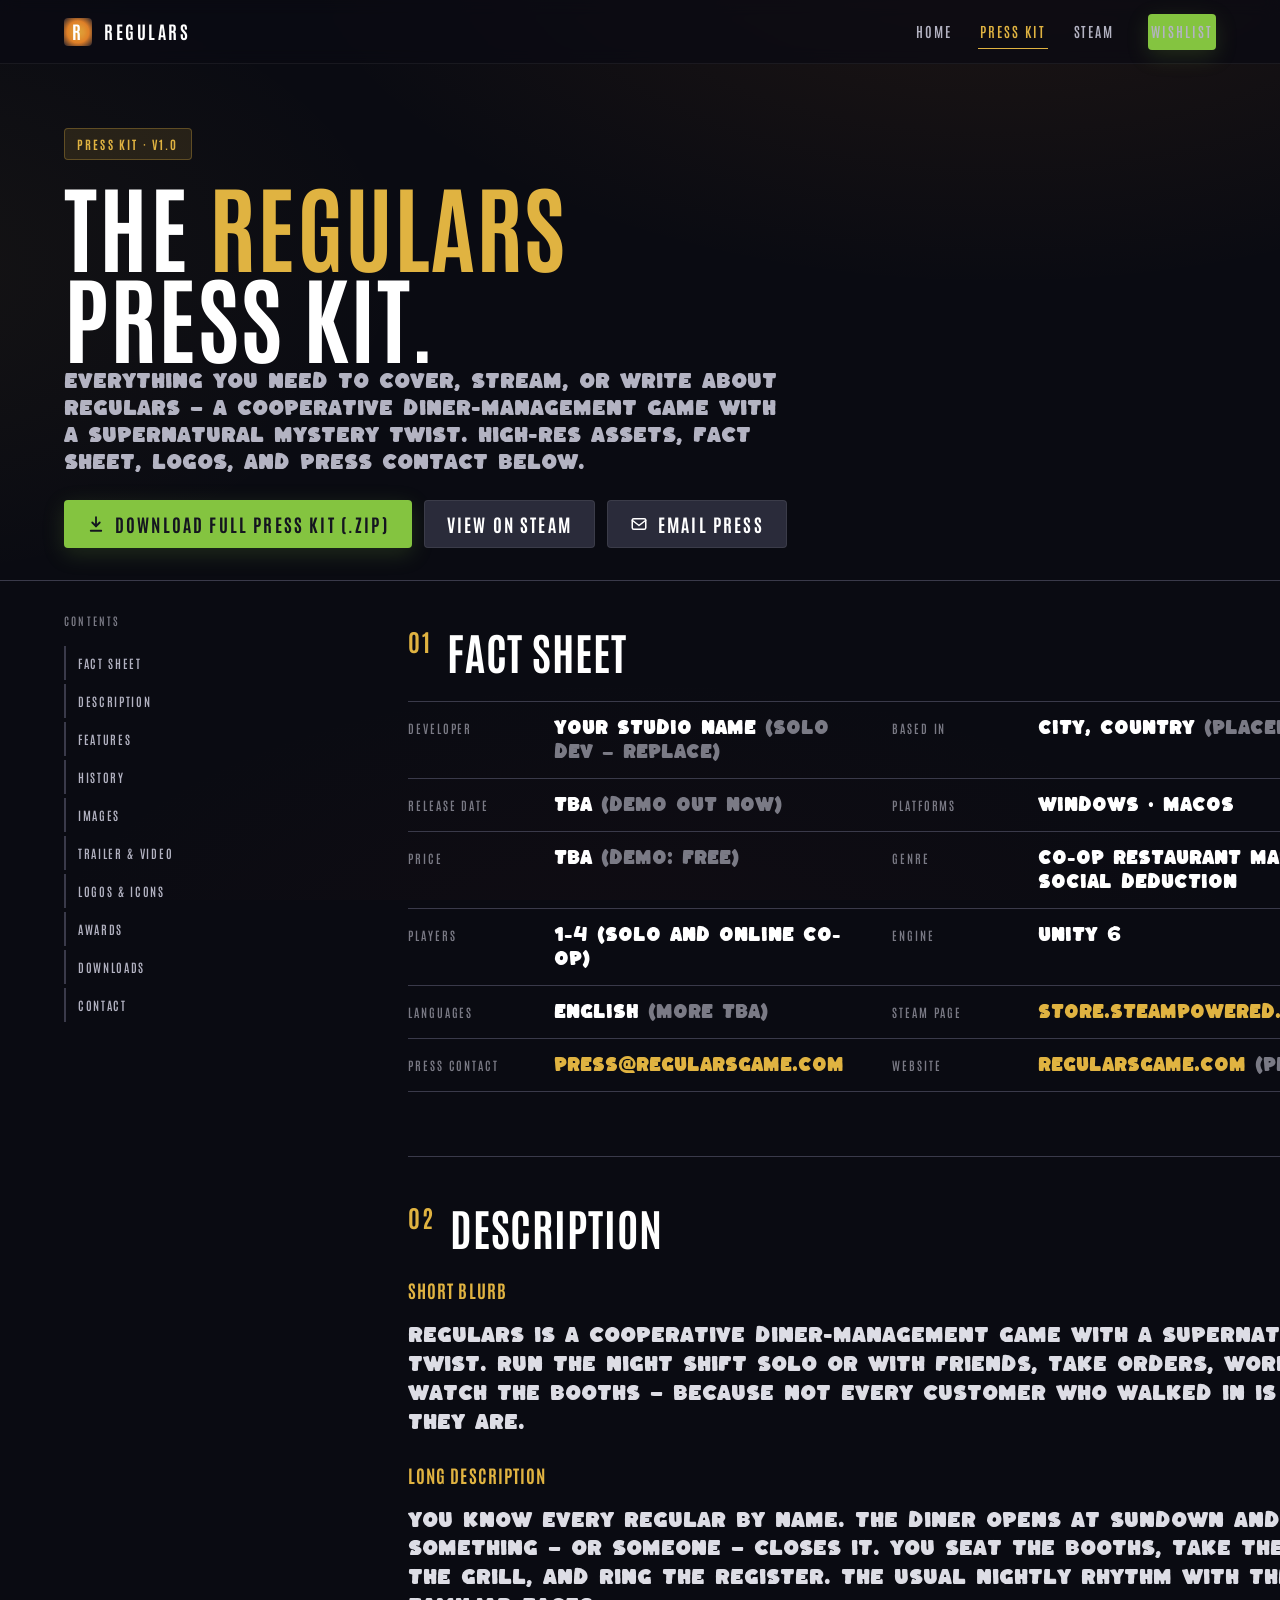
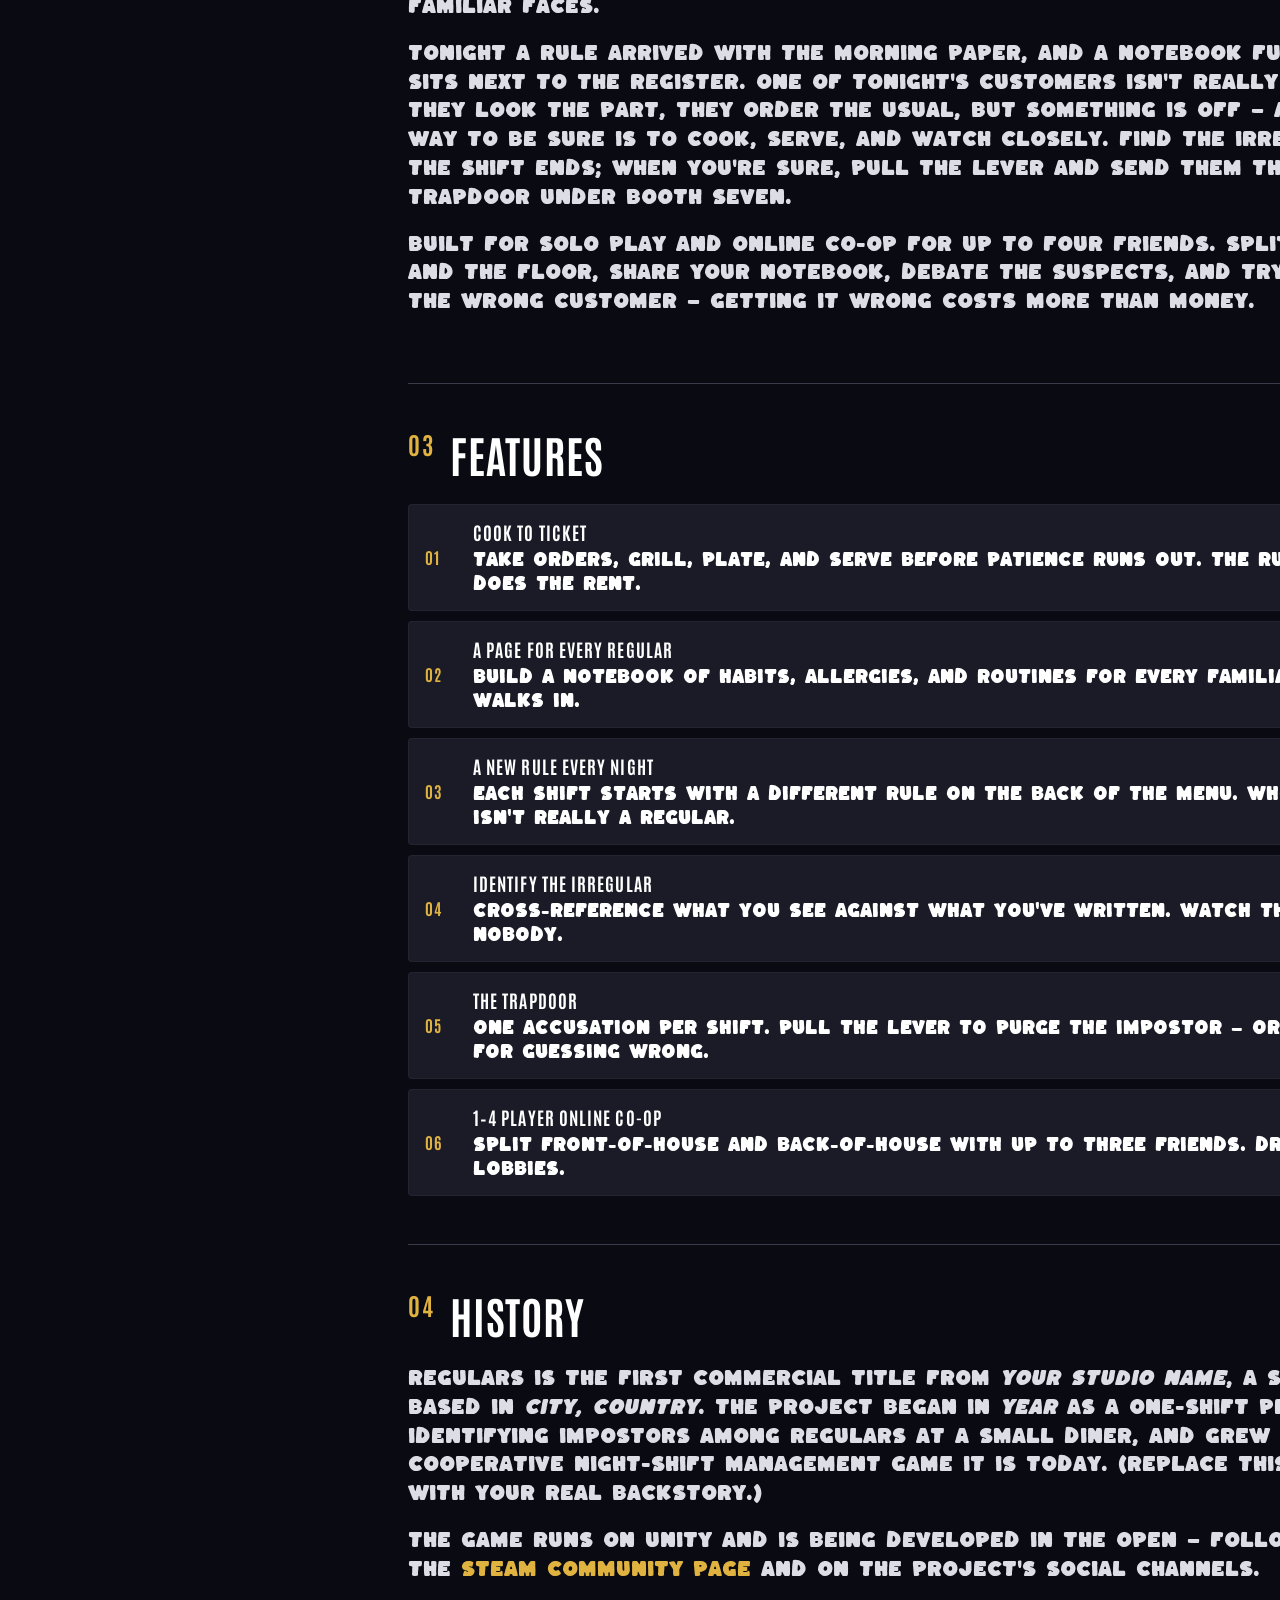
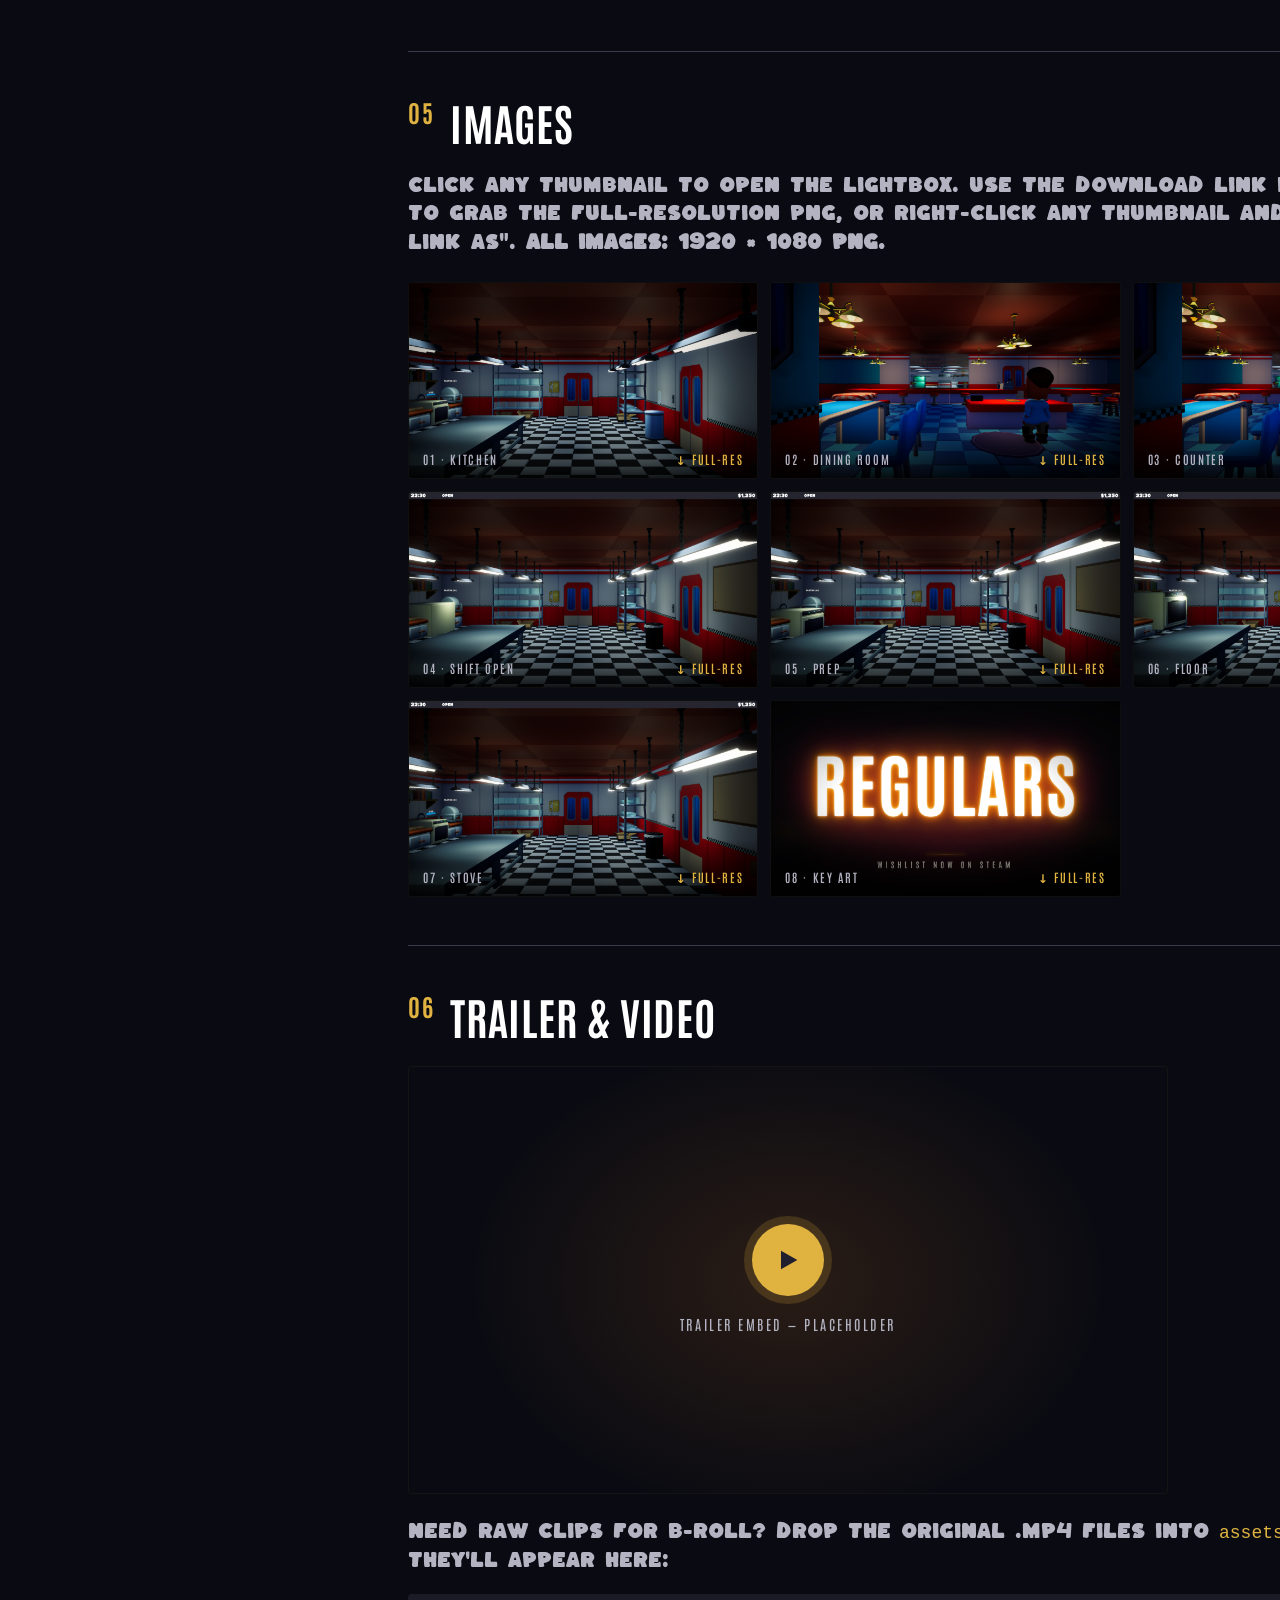
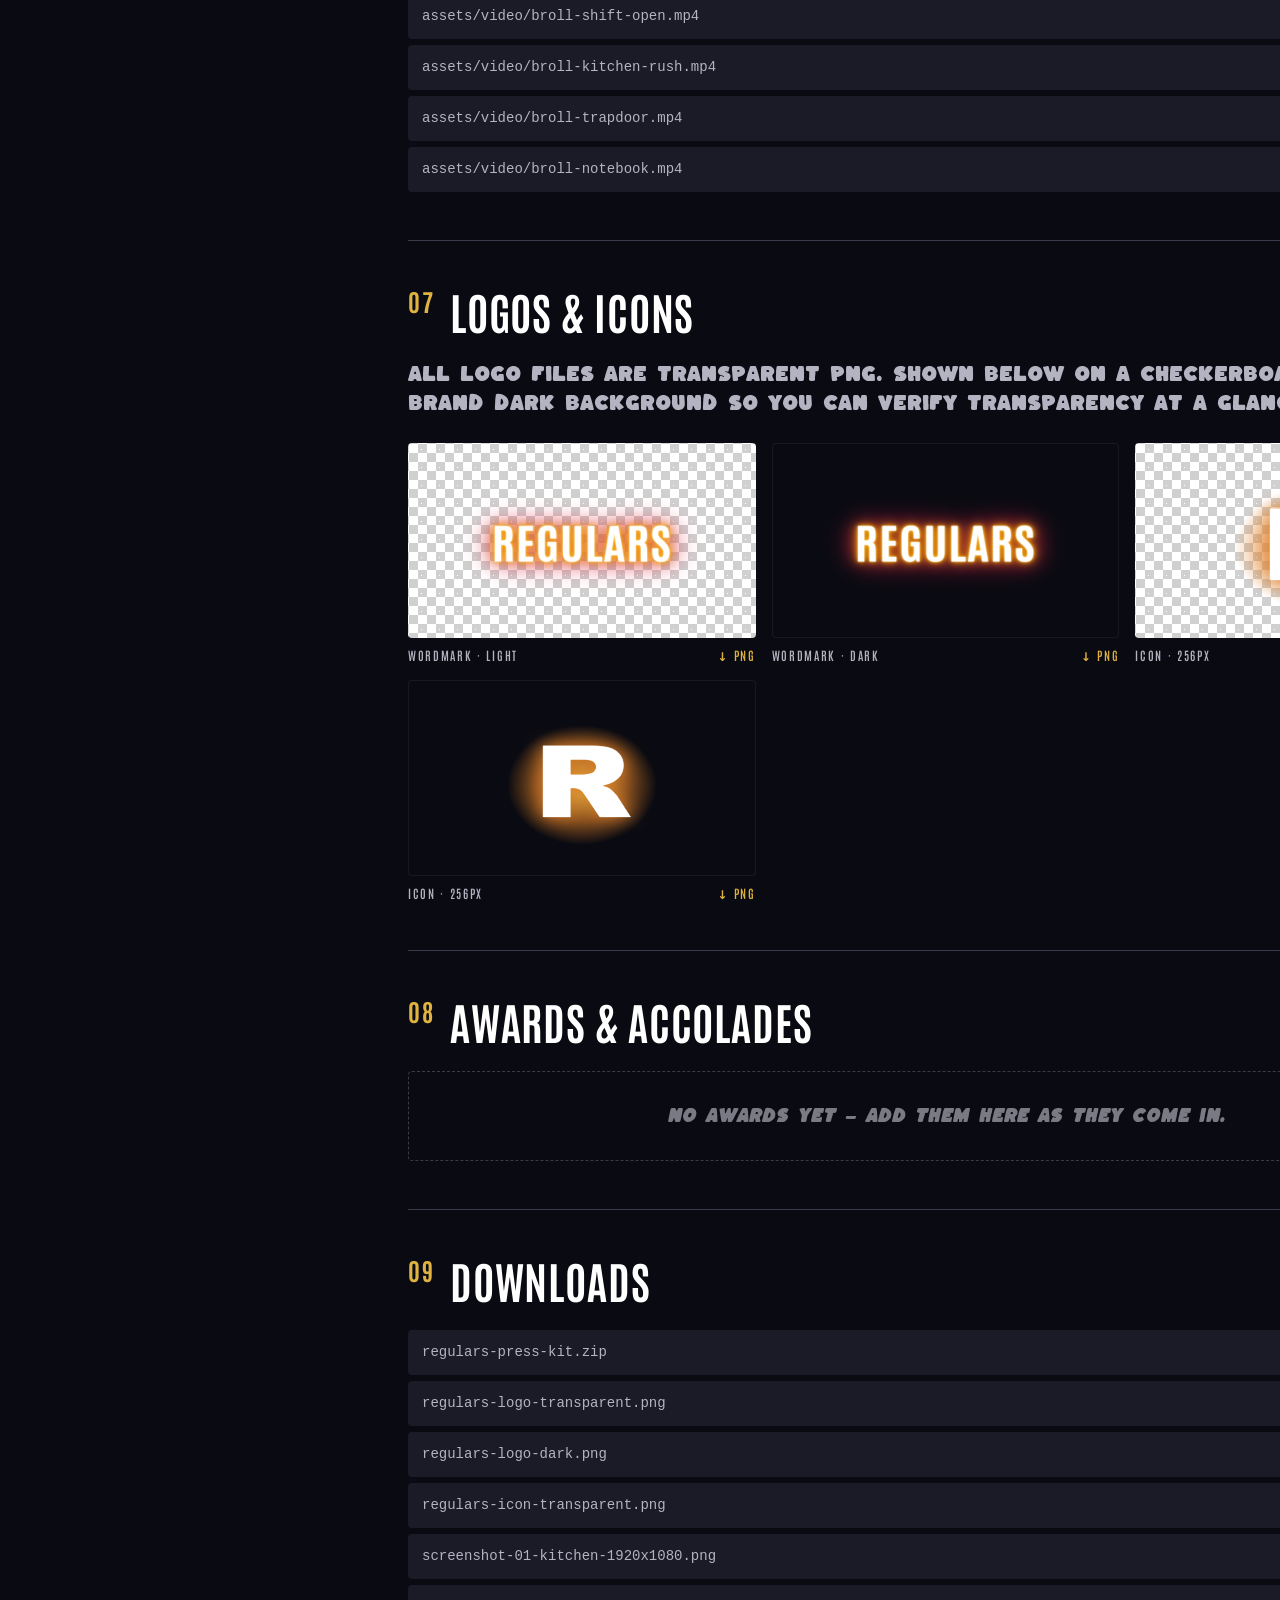
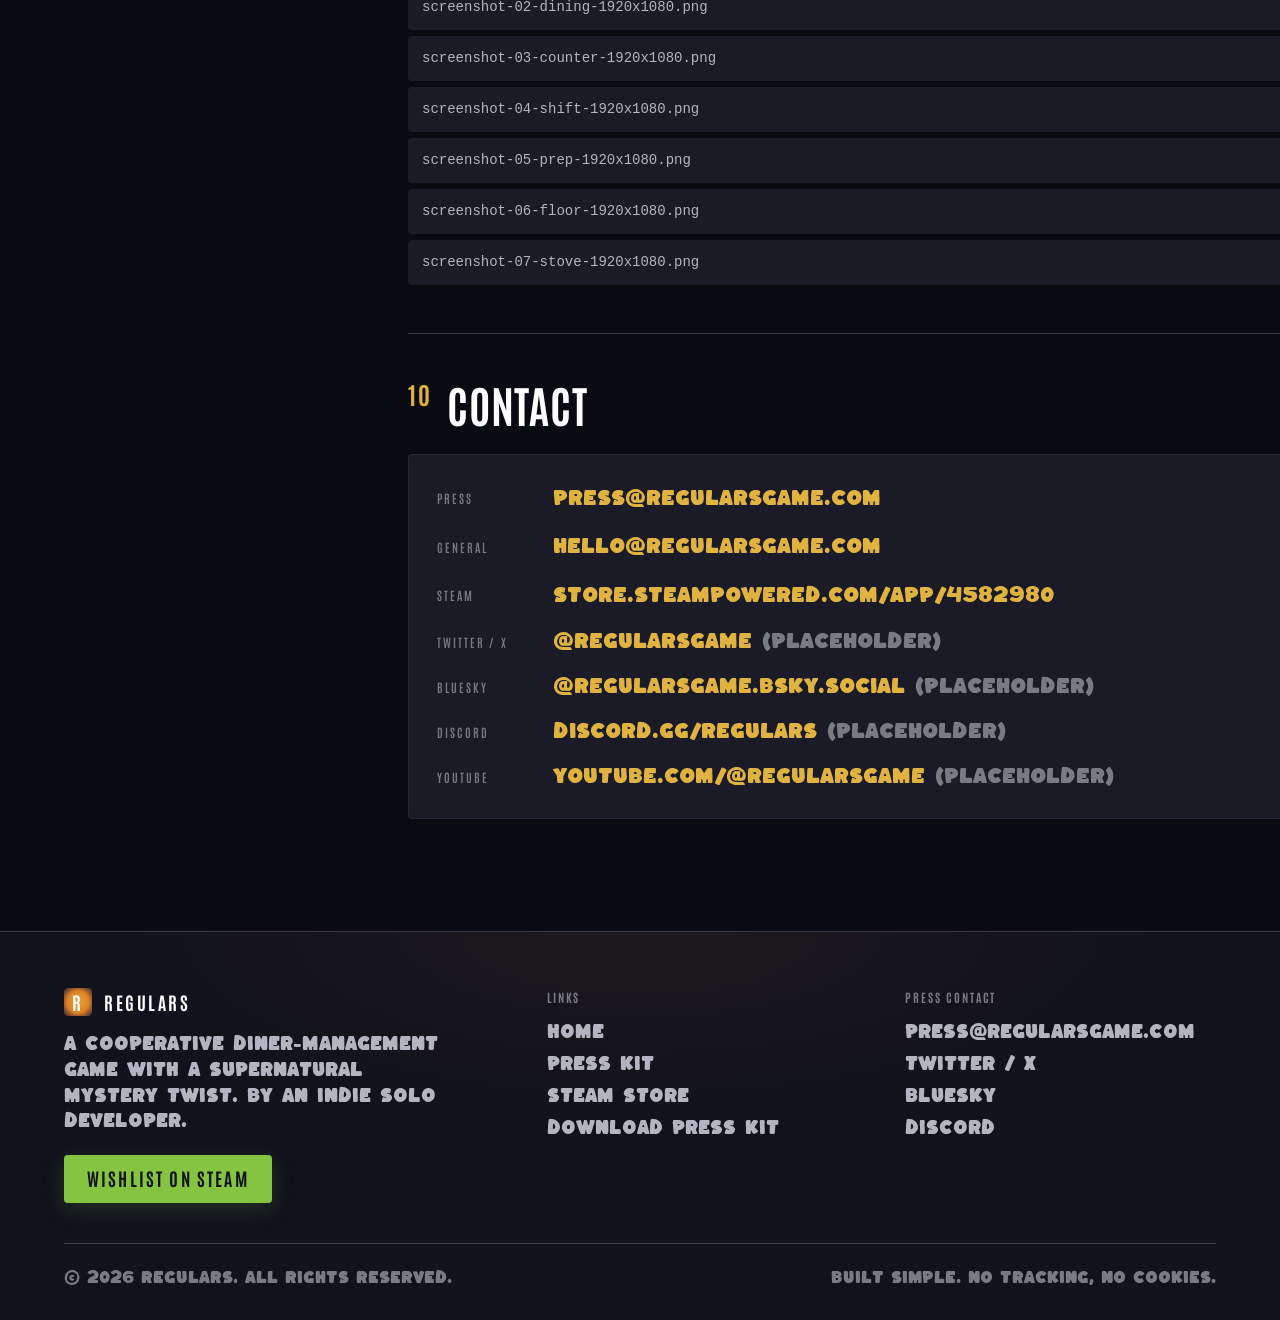
==== press.html @ e3feb540 "Initial deploy: Regulars marketing site + press kit Co-Authored-By: Claude Opus 4.7 <noreply@anthrop" ====
<!doctype html>
<html lang="en">
<head>
  <meta charset="utf-8">
  <meta name="viewport" content="width=device-width, initial-scale=1">

  <title>Regulars — Press Kit</title>
  <meta name="description" content="Press kit for Regulars — a cooperative diner-management game with a supernatural mystery twist. Fact sheet, high-res screenshots, logos, trailer, and contact info.">
  <meta name="theme-color" content="#0A0B12">
  <meta name="author" content="Regulars">
  <link rel="canonical" href="press.html">

  <link rel="icon" type="image/png" href="favicon.png">
  <link rel="apple-touch-icon" href="apple-touch-icon.png">

  <!-- Open Graph -->
  <meta property="og:type" content="website">
  <meta property="og:site_name" content="Regulars">
  <meta property="og:title" content="Regulars — Press Kit">
  <meta property="og:description" content="Fact sheet, screenshots, logos, trailer, and press contact for Regulars — a co-op diner mystery game.">
  <meta property="og:image" content="assets/img/og-share.png">
  <meta property="og:image:width" content="1200">
  <meta property="og:image:height" content="630">
  <meta property="og:url" content="press.html">

  <meta name="twitter:card" content="summary_large_image">
  <meta name="twitter:title" content="Regulars — Press Kit">
  <meta name="twitter:description" content="Fact sheet, screenshots, logos, trailer, and press contact.">
  <meta name="twitter:image" content="assets/img/og-share.png">

  <link rel="stylesheet" href="css/style.css">
</head>
<body>
  <a class="skip" href="#main">Skip to content</a>

  <!-- ================= Header ================= -->
  <header class="site-header">
    <div class="container">
      <a class="brand" href="index.html" aria-label="Regulars — home">
        <span class="brand__mark" aria-hidden="true">R</span>
        <span>Regulars</span>
      </a>
      <button class="nav-toggle" type="button" data-nav-toggle aria-expanded="false" aria-controls="primary-nav" aria-label="Open menu">
        <svg width="20" height="14" viewBox="0 0 20 14" fill="none" aria-hidden="true">
          <path d="M0 1h20M0 7h20M0 13h20" stroke="currentColor" stroke-width="2"/>
        </svg>
      </button>
      <nav class="nav" id="primary-nav" data-nav aria-label="Primary">
        <a href="index.html">Home</a>
        <a href="press.html" aria-current="page">Press Kit</a>
        <a href="https://store.steampowered.com/app/4582980/" rel="noopener" target="_blank">Steam</a>
        <a class="btn btn--primary btn--sm nav__cta" href="https://store.steampowered.com/app/4582980/" rel="noopener" target="_blank">Wishlist</a>
      </nav>
    </div>
  </header>

  <main id="main">

    <!-- ================= Press hero ================= -->
    <section class="press-hero">
      <div class="container">
        <span class="press-hero__tag">Press Kit · v1.0</span>
        <h1>The <span class="accent">Regulars</span><br>press kit.</h1>
        <p class="lead">
          Everything you need to cover, stream, or write about Regulars — a cooperative diner-management
          game with a supernatural mystery twist. High-res assets, fact sheet, logos, and press contact below.
        </p>
        <div class="press-hero__cta">
          <a class="btn btn--primary" href="assets/press/regulars-press-kit.zip" download>
            <svg class="icon" viewBox="0 0 24 24" fill="none" stroke="currentColor" stroke-width="2.4" stroke-linecap="round" stroke-linejoin="round" aria-hidden="true">
              <path d="M12 3v12"/><path d="M7 10l5 5 5-5"/><path d="M5 21h14"/>
            </svg>
            Download full press kit (.zip)
          </a>
          <a class="btn" href="https://store.steampowered.com/app/4582980/" rel="noopener" target="_blank">
            View on Steam
          </a>
          <a class="btn" href="mailto:press@regularsgame.com">
            <svg class="icon" viewBox="0 0 24 24" fill="none" stroke="currentColor" stroke-width="2" stroke-linecap="round" stroke-linejoin="round" aria-hidden="true">
              <rect x="3" y="5" width="18" height="14" rx="2"/><path d="M3 7l9 7 9-7"/>
            </svg>
            Email press
          </a>
        </div>
      </div>
    </section>

    <!-- ================= Press body ================= -->
    <div class="container" style="margin-top: 32px;">
      <div class="press-grid">

        <!-- Sticky TOC -->
        <aside class="press-toc" aria-label="Press kit sections">
          <div class="press-toc__label">Contents</div>
          <a href="#facts">Fact sheet</a>
          <a href="#description">Description</a>
          <a href="#features">Features</a>
          <a href="#history">History</a>
          <a href="#images">Images</a>
          <a href="#video">Trailer &amp; video</a>
          <a href="#logos">Logos &amp; icons</a>
          <a href="#awards">Awards</a>
          <a href="#downloads">Downloads</a>
          <a href="#contact">Contact</a>
        </aside>

        <!-- Press sections -->
        <div>

          <!-- Fact sheet -->
          <section id="facts" class="press-section">
            <h2><span class="num">01</span>Fact sheet</h2>
            <dl class="fact-sheet">
              <div><dt>Developer</dt><dd>Your Studio Name <span class="muted">(solo dev — replace)</span></dd></div>
              <div><dt>Based in</dt><dd>City, Country <span class="muted">(placeholder)</span></dd></div>
              <div><dt>Release date</dt><dd>TBA <span class="muted">(demo out now)</span></dd></div>
              <div><dt>Platforms</dt><dd>Windows · macOS</dd></div>
              <div><dt>Price</dt><dd>TBA <span class="muted">(demo: free)</span></dd></div>
              <div><dt>Genre</dt><dd>Co-op restaurant management · social deduction</dd></div>
              <div><dt>Players</dt><dd>1–4 (solo and online co-op)</dd></div>
              <div><dt>Engine</dt><dd>Unity 6</dd></div>
              <div><dt>Languages</dt><dd>English <span class="muted">(more TBA)</span></dd></div>
              <div><dt>Steam page</dt>
                <dd><a href="https://store.steampowered.com/app/4582980/" style="color: var(--accent-glow)" rel="noopener" target="_blank">store.steampowered.com/app/4582980</a></dd>
              </div>
              <div><dt>Press contact</dt>
                <dd><a href="mailto:press@regularsgame.com" style="color: var(--accent-glow)">press@regularsgame.com</a></dd>
              </div>
              <div><dt>Website</dt>
                <dd><a href="index.html" style="color: var(--accent-glow)">regularsgame.com</a> <span class="muted">(placeholder)</span></dd>
              </div>
            </dl>
          </section>

          <!-- Description -->
          <section id="description" class="press-section">
            <h2><span class="num">02</span>Description</h2>

            <h3 style="font-family: var(--font-display); text-transform: uppercase; letter-spacing: 0.06em; font-size: 18px; color: var(--accent-glow); margin: 0 0 8px;">Short blurb</h3>
            <p>
              Regulars is a cooperative diner-management game with a supernatural mystery twist. Run the
              night shift solo or with friends, take orders, work the grill, and watch the booths —
              because not every customer who walked in is who they say they are.
            </p>

            <h3 style="font-family: var(--font-display); text-transform: uppercase; letter-spacing: 0.06em; font-size: 18px; color: var(--accent-glow); margin: 24px 0 8px;">Long description</h3>
            <p>
              You know every regular by name. The diner opens at sundown and runs until something —
              or someone — closes it. You seat the booths, take the tickets, work the grill, and ring
              the register. The usual nightly rhythm with the usual familiar faces.
            </p>
            <p>
              Tonight a rule arrived with the morning paper, and a notebook full of clues sits next to
              the register. One of tonight's customers isn't really a regular. They look the part, they
              order the usual, but something is off — and the only way to be sure is to cook, serve,
              and watch closely. Find the irregular before the shift ends; when you're sure, pull the
              lever and send them through the trapdoor under booth seven.
            </p>
            <p>
              Built for solo play and online co-op for up to four friends. Split the kitchen and the
              floor, share your notebook, debate the suspects, and try not to purge the wrong customer
              — getting it wrong costs more than money.
            </p>
          </section>

          <!-- Features -->
          <section id="features" class="press-section">
            <h2><span class="num">03</span>Features</h2>
            <ol class="feat-list">
              <li><div><strong>Cook to ticket</strong>Take orders, grill, plate, and serve before patience runs out. The rush builds; so does the rent.</div></li>
              <li><div><strong>A page for every regular</strong>Build a notebook of habits, allergies, and routines for every familiar face who walks in.</div></li>
              <li><div><strong>A new rule every night</strong>Each shift starts with a different rule on the back of the menu. Whoever breaks it isn't really a regular.</div></li>
              <li><div><strong>Identify the irregular</strong>Cross-reference what you see against what you've written. Watch the booth. Trust nobody.</div></li>
              <li><div><strong>The trapdoor</strong>One accusation per shift. Pull the lever to purge the impostor — or pay the price for guessing wrong.</div></li>
              <li><div><strong>1–4 player online co-op</strong>Split front-of-house and back-of-house with up to three friends. Drop-in, drop-out lobbies.</div></li>
            </ol>
          </section>

          <!-- History -->
          <section id="history" class="press-section">
            <h2><span class="num">04</span>History</h2>
            <p>
              Regulars is the first commercial title from <em>Your Studio Name</em>, a solo developer
              based in <em>City, Country</em>. The project began in <em>YEAR</em> as a one-shift prototype
              about identifying impostors among regulars at a small diner, and grew into the cooperative
              night-shift management game it is today. <span class="muted">(Replace this paragraph with your real backstory.)</span>
            </p>
            <p>
              The game runs on Unity and is being developed in the open — follow updates on the
              <a href="https://store.steampowered.com/app/4582980/" style="color: var(--accent-glow)" rel="noopener" target="_blank">Steam community page</a>
              and on the project's social channels.
            </p>
          </section>

          <!-- Images / gallery -->
          <section id="images" class="press-section">
            <h2><span class="num">05</span>Images</h2>
            <p style="color: var(--text-secondary); margin-bottom: 24px;">
              Click any thumbnail to open the lightbox. Use the download link in the lightbox to grab the
              full-resolution PNG, or right-click any thumbnail and choose "Save link as".
              <strong>All images: 1920 × 1080 PNG.</strong>
            </p>
            <div class="gallery">
              <a class="gallery__item" href="assets/press/screenshot-01-kitchen-1920x1080.png"
                 data-lightbox-trigger
                 data-full="assets/press/screenshot-01-kitchen-1920x1080.png"
                 data-caption="The kitchen — back of house."
                 download>
                <img src="assets/img/screenshot-01-kitchen-thumb.png" alt="The kitchen — back of house" width="640" height="360" loading="lazy">
                <div class="gallery__item__caption"><span>01 · Kitchen</span><span class="dl">↓ Full-res</span></div>
              </a>
              <a class="gallery__item" href="assets/press/screenshot-02-dining-1920x1080.png"
                 data-lightbox-trigger
                 data-full="assets/press/screenshot-02-dining-1920x1080.png"
                 data-caption="The dining room at open."
                 download>
                <img src="assets/img/screenshot-02-dining-thumb.png" alt="The dining room at open" width="640" height="360" loading="lazy">
                <div class="gallery__item__caption"><span>02 · Dining room</span><span class="dl">↓ Full-res</span></div>
              </a>
              <a class="gallery__item" href="assets/press/screenshot-03-counter-1920x1080.png"
                 data-lightbox-trigger
                 data-full="assets/press/screenshot-03-counter-1920x1080.png"
                 data-caption="A regular leaning on the counter."
                 download>
                <img src="assets/img/screenshot-03-counter-thumb.png" alt="A regular at the counter" width="640" height="360" loading="lazy">
                <div class="gallery__item__caption"><span>03 · Counter</span><span class="dl">↓ Full-res</span></div>
              </a>
              <a class="gallery__item" href="assets/press/screenshot-04-shift-1920x1080.png"
                 data-lightbox-trigger
                 data-full="assets/press/screenshot-04-shift-1920x1080.png"
                 data-caption="Shift just opened — status bar in view."
                 download>
                <img src="assets/img/screenshot-04-shift-thumb.png" alt="Status bar at the start of a shift" width="640" height="360" loading="lazy">
                <div class="gallery__item__caption"><span>04 · Shift open</span><span class="dl">↓ Full-res</span></div>
              </a>
              <a class="gallery__item" href="assets/press/screenshot-05-prep-1920x1080.png"
                 data-lightbox-trigger
                 data-full="assets/press/screenshot-05-prep-1920x1080.png"
                 data-caption="Prep counter and pass."
                 download>
                <img src="assets/img/screenshot-05-prep-thumb.png" alt="Prep counter and pass" width="640" height="360" loading="lazy">
                <div class="gallery__item__caption"><span>05 · Prep</span><span class="dl">↓ Full-res</span></div>
              </a>
              <a class="gallery__item" href="assets/press/screenshot-06-floor-1920x1080.png"
                 data-lightbox-trigger
                 data-full="assets/press/screenshot-06-floor-1920x1080.png"
                 data-caption="Floor lit by the back walk-in."
                 download>
                <img src="assets/img/screenshot-06-floor-thumb.png" alt="Floor lit by the walk-in" width="640" height="360" loading="lazy">
                <div class="gallery__item__caption"><span>06 · Floor</span><span class="dl">↓ Full-res</span></div>
              </a>
              <a class="gallery__item" href="assets/press/screenshot-07-stove-1920x1080.png"
                 data-lightbox-trigger
                 data-full="assets/press/screenshot-07-stove-1920x1080.png"
                 data-caption="The stove and pass — hot side."
                 download>
                <img src="assets/img/screenshot-07-stove-thumb.png" alt="The stove" width="640" height="360" loading="lazy">
                <div class="gallery__item__caption"><span>07 · Stove</span><span class="dl">↓ Full-res</span></div>
              </a>
              <a class="gallery__item" href="assets/press/regulars-keyart-1920x1080.png"
                 data-lightbox-trigger
                 data-full="assets/press/regulars-keyart-1920x1080.png"
                 data-caption="Key art — the Regulars logo on black."
                 download>
                <img src="assets/img/regulars-keyart.png" alt="Regulars key art" width="1280" height="720" loading="lazy">
                <div class="gallery__item__caption"><span>08 · Key art</span><span class="dl">↓ Full-res</span></div>
              </a>
            </div>
          </section>

          <!-- Trailer & Video -->
          <section id="video" class="press-section">
            <h2><span class="num">06</span>Trailer &amp; video</h2>
            <div class="media__trailer" style="margin-bottom: 24px; max-width: 760px;">
              <!--
                Replace the placeholder with the real YouTube embed:
                <iframe src="https://www.youtube.com/embed/YOUR_VIDEO_ID"
                        title="Regulars — Official Trailer"
                        allow="accelerometer; autoplay; clipboard-write; encrypted-media; gyroscope; picture-in-picture"
                        allowfullscreen loading="lazy"></iframe>
              -->
              <a class="placeholder" href="https://store.steampowered.com/app/4582980/" target="_blank" rel="noopener" aria-label="Watch the trailer on Steam">
                <div>
                  <div class="play" aria-hidden="true">
                    <svg width="28" height="28" viewBox="0 0 24 24" fill="currentColor" aria-hidden="true">
                      <polygon points="6,4 20,12 6,20"/>
                    </svg>
                  </div>
                  Trailer embed — placeholder
                </div>
              </a>
            </div>
            <p style="color: var(--text-secondary);">
              Need raw clips for B-roll? Drop the original .mp4 files into
              <code style="color: var(--accent-glow);">assets/video/</code> and they'll appear here:
            </p>
            <ul class="broll-list" aria-label="B-roll clips">
              <li><span class="name">assets/video/broll-shift-open.mp4</span><span class="meta">Placeholder</span></li>
              <li><span class="name">assets/video/broll-kitchen-rush.mp4</span><span class="meta">Placeholder</span></li>
              <li><span class="name">assets/video/broll-trapdoor.mp4</span><span class="meta">Placeholder</span></li>
              <li><span class="name">assets/video/broll-notebook.mp4</span><span class="meta">Placeholder</span></li>
            </ul>
          </section>

          <!-- Logos & icons -->
          <section id="logos" class="press-section">
            <h2><span class="num">07</span>Logos &amp; icons</h2>
            <p style="color: var(--text-secondary); margin-bottom: 24px;">
              All logo files are transparent PNG. Shown below on a checkerboard and on the brand dark
              background so you can verify transparency at a glance.
            </p>
            <div class="logo-swatches">
              <div class="logo-swatch">
                <div class="logo-swatch__chip logo-swatch__chip--check">
                  <img src="assets/img/regulars-logo-thumb.png" alt="Regulars wordmark on light background" width="600" height="338" loading="lazy">
                </div>
                <div class="logo-swatch__meta">
                  <span>Wordmark · light</span>
                  <a class="dl" href="assets/press/regulars-logo-transparent.png" download>↓ PNG</a>
                </div>
              </div>
              <div class="logo-swatch">
                <div class="logo-swatch__chip logo-swatch__chip--dark">
                  <img src="assets/img/regulars-logo-thumb.png" alt="Regulars wordmark on dark background" width="600" height="338" loading="lazy">
                </div>
                <div class="logo-swatch__meta">
                  <span>Wordmark · dark</span>
                  <a class="dl" href="assets/press/regulars-logo-transparent.png" download>↓ PNG</a>
                </div>
              </div>
              <div class="logo-swatch">
                <div class="logo-swatch__chip logo-swatch__chip--check">
                  <img src="assets/img/regulars-icon.png" alt="Regulars icon on light" width="256" height="256" loading="lazy" style="max-width: 160px;">
                </div>
                <div class="logo-swatch__meta">
                  <span>Icon · 256px</span>
                  <a class="dl" href="assets/press/regulars-icon-transparent.png" download>↓ PNG</a>
                </div>
              </div>
              <div class="logo-swatch">
                <div class="logo-swatch__chip logo-swatch__chip--dark">
                  <img src="assets/img/regulars-icon.png" alt="Regulars icon on dark" width="256" height="256" loading="lazy" style="max-width: 160px;">
                </div>
                <div class="logo-swatch__meta">
                  <span>Icon · 256px</span>
                  <a class="dl" href="assets/press/regulars-icon-transparent.png" download>↓ PNG</a>
                </div>
              </div>
            </div>
          </section>

          <!-- Awards -->
          <section id="awards" class="press-section">
            <h2><span class="num">08</span>Awards &amp; accolades</h2>
            <div class="awards-empty">
              No awards yet — add them here as they come in.
            </div>
          </section>

          <!-- Downloads -->
          <section id="downloads" class="press-section">
            <h2><span class="num">09</span>Downloads</h2>
            <ul class="broll-list" aria-label="Downloadable assets">
              <li>
                <span class="name">regulars-press-kit.zip</span>
                <span class="meta"><a class="dl" href="assets/press/regulars-press-kit.zip" download style="color: var(--accent-glow);">↓ Full kit</a></span>
              </li>
              <li>
                <span class="name">regulars-logo-transparent.png</span>
                <span class="meta"><a class="dl" href="assets/press/regulars-logo-transparent.png" download style="color: var(--accent-glow);">↓ PNG · 1920×1080</a></span>
              </li>
              <li>
                <span class="name">regulars-logo-dark.png</span>
                <span class="meta"><a class="dl" href="assets/press/regulars-logo-dark.png" download style="color: var(--accent-glow);">↓ PNG · 1920×1080</a></span>
              </li>
              <li>
                <span class="name">regulars-icon-transparent.png</span>
                <span class="meta"><a class="dl" href="assets/press/regulars-icon-transparent.png" download style="color: var(--accent-glow);">↓ PNG · 256×256</a></span>
              </li>
              <li>
                <span class="name">screenshot-01-kitchen-1920x1080.png</span>
                <span class="meta"><a class="dl" href="assets/press/screenshot-01-kitchen-1920x1080.png" download style="color: var(--accent-glow);">↓ PNG · 1920×1080</a></span>
              </li>
              <li>
                <span class="name">screenshot-02-dining-1920x1080.png</span>
                <span class="meta"><a class="dl" href="assets/press/screenshot-02-dining-1920x1080.png" download style="color: var(--accent-glow);">↓ PNG · 1920×1080</a></span>
              </li>
              <li>
                <span class="name">screenshot-03-counter-1920x1080.png</span>
                <span class="meta"><a class="dl" href="assets/press/screenshot-03-counter-1920x1080.png" download style="color: var(--accent-glow);">↓ PNG · 1920×1080</a></span>
              </li>
              <li>
                <span class="name">screenshot-04-shift-1920x1080.png</span>
                <span class="meta"><a class="dl" href="assets/press/screenshot-04-shift-1920x1080.png" download style="color: var(--accent-glow);">↓ PNG · 1920×1080</a></span>
              </li>
              <li>
                <span class="name">screenshot-05-prep-1920x1080.png</span>
                <span class="meta"><a class="dl" href="assets/press/screenshot-05-prep-1920x1080.png" download style="color: var(--accent-glow);">↓ PNG · 1920×1080</a></span>
              </li>
              <li>
                <span class="name">screenshot-06-floor-1920x1080.png</span>
                <span class="meta"><a class="dl" href="assets/press/screenshot-06-floor-1920x1080.png" download style="color: var(--accent-glow);">↓ PNG · 1920×1080</a></span>
              </li>
              <li>
                <span class="name">screenshot-07-stove-1920x1080.png</span>
                <span class="meta"><a class="dl" href="assets/press/screenshot-07-stove-1920x1080.png" download style="color: var(--accent-glow);">↓ PNG · 1920×1080</a></span>
              </li>
            </ul>
          </section>

          <!-- Contact -->
          <section id="contact" class="press-section">
            <h2><span class="num">10</span>Contact</h2>
            <div class="contact-card">
              <div class="contact-row">
                <span class="contact-row__label">Press</span>
                <span class="contact-row__value"><a href="mailto:press@regularsgame.com">press@regularsgame.com</a></span>
                <button type="button" class="copy-btn" data-copy="press@regularsgame.com" aria-label="Copy press email">Copy</button>
              </div>
              <div class="contact-row">
                <span class="contact-row__label">General</span>
                <span class="contact-row__value"><a href="mailto:hello@regularsgame.com">hello@regularsgame.com</a></span>
                <button type="button" class="copy-btn" data-copy="hello@regularsgame.com" aria-label="Copy general email">Copy</button>
              </div>
              <div class="contact-row">
                <span class="contact-row__label">Steam</span>
                <span class="contact-row__value"><a href="https://store.steampowered.com/app/4582980/" rel="noopener" target="_blank">store.steampowered.com/app/4582980</a></span>
                <button type="button" class="copy-btn" data-copy="https://store.steampowered.com/app/4582980/" aria-label="Copy Steam URL">Copy URL</button>
              </div>
              <div class="contact-row">
                <span class="contact-row__label">Twitter / X</span>
                <span class="contact-row__value"><a href="#" rel="noopener" target="_blank">@regularsgame</a> <span class="muted" style="color: var(--text-muted)">(placeholder)</span></span>
              </div>
              <div class="contact-row">
                <span class="contact-row__label">Bluesky</span>
                <span class="contact-row__value"><a href="#" rel="noopener" target="_blank">@regularsgame.bsky.social</a> <span class="muted" style="color: var(--text-muted)">(placeholder)</span></span>
              </div>
              <div class="contact-row">
                <span class="contact-row__label">Discord</span>
                <span class="contact-row__value"><a href="#" rel="noopener" target="_blank">discord.gg/regulars</a> <span class="muted" style="color: var(--text-muted)">(placeholder)</span></span>
              </div>
              <div class="contact-row">
                <span class="contact-row__label">YouTube</span>
                <span class="contact-row__value"><a href="#" rel="noopener" target="_blank">youtube.com/@regularsgame</a> <span class="muted" style="color: var(--text-muted)">(placeholder)</span></span>
              </div>
            </div>
          </section>

        </div>
      </div>
    </div>
  </main>

  <!-- ================= Lightbox ================= -->
  <div class="lightbox" data-lightbox aria-hidden="true" role="dialog" aria-modal="true" aria-label="Image viewer">
    <div class="lightbox__bar">
      <span class="lightbox__counter" data-lightbox-counter aria-live="polite">1 / 1</span>
      <div>
        <a class="lightbox__dl" data-lightbox-dl href="#" download>↓ Download full-res</a>
        <button type="button" class="lightbox__close" data-lightbox-close aria-label="Close viewer">
          <svg width="20" height="20" viewBox="0 0 24 24" fill="none" stroke="currentColor" stroke-width="2.4" stroke-linecap="round" aria-hidden="true">
            <path d="M6 6l12 12M18 6L6 18"/>
          </svg>
        </button>
      </div>
    </div>
    <button type="button" class="lightbox__nav lightbox__nav--prev" data-lightbox-prev aria-label="Previous image">
      <svg width="20" height="20" viewBox="0 0 24 24" fill="none" stroke="currentColor" stroke-width="2.4" stroke-linecap="round" stroke-linejoin="round" aria-hidden="true"><polyline points="15 6 9 12 15 18"/></svg>
    </button>
    <img class="lightbox__img" data-lightbox-img alt="">
    <button type="button" class="lightbox__nav lightbox__nav--next" data-lightbox-next aria-label="Next image">
      <svg width="20" height="20" viewBox="0 0 24 24" fill="none" stroke="currentColor" stroke-width="2.4" stroke-linecap="round" stroke-linejoin="round" aria-hidden="true"><polyline points="9 6 15 12 9 18"/></svg>
    </button>
    <div style="position: absolute; bottom: 24px; left: 0; right: 0; text-align: center; color: var(--text-muted); font-family: var(--font-display); text-transform: uppercase; letter-spacing: 0.14em; font-size: 12px;" data-lightbox-caption></div>
  </div>

  <!-- ================= Footer ================= -->
  <footer class="site-footer">
    <div class="container">
      <div class="site-footer__grid">
        <div>
          <a class="brand" href="index.html" aria-label="Regulars — home" style="margin-bottom: 16px">
            <span class="brand__mark" aria-hidden="true">R</span>
            <span>Regulars</span>
          </a>
          <p class="blurb">
            A cooperative diner-management game with a supernatural mystery twist.
            By an indie solo developer.
          </p>
          <div style="margin-top: 20px;">
            <a class="btn btn--primary" href="https://store.steampowered.com/app/4582980/" rel="noopener" target="_blank">Wishlist on Steam</a>
          </div>
        </div>

        <div>
          <h4>Links</h4>
          <ul class="links">
            <li><a href="index.html">Home</a></li>
            <li><a href="press.html">Press Kit</a></li>
            <li><a href="https://store.steampowered.com/app/4582980/" rel="noopener" target="_blank">Steam Store</a></li>
            <li><a href="#downloads">Download Press Kit</a></li>
          </ul>
        </div>

        <div>
          <h4>Press contact</h4>
          <ul class="links">
            <li><a href="mailto:press@regularsgame.com">press@regularsgame.com</a></li>
            <li><a href="#" rel="noopener" target="_blank">Twitter / X</a></li>
            <li><a href="#" rel="noopener" target="_blank">Bluesky</a></li>
            <li><a href="#" rel="noopener" target="_blank">Discord</a></li>
          </ul>
        </div>
      </div>

      <div class="site-footer__bottom">
        <span>© <span id="year">2026</span> Regulars. All rights reserved.</span>
        <span>Built simple. No tracking, no cookies.</span>
      </div>
    </div>
  </footer>

  <script>document.getElementById('year').textContent = new Date().getFullYear();</script>
  <script src="js/main.js" defer></script>
</body>
</html>
---- css/style.css ----
/* =====================================================================
   Regulars — Site styles
   Built on the Regulars design system (UITheme tokens).
   Self-contained: fonts are loaded from ../fonts/ (relative).
   ===================================================================== */

/* ---------- Fonts (self-hosted) -------------------------------------- */
@font-face {
  font-family: "Kaph";
  src: url("../fonts/Kaph-Regular.otf") format("opentype");
  font-weight: 400;
  font-style: normal;
  font-display: swap;
}
@font-face {
  font-family: "Kaph";
  src: url("../fonts/Kaph-Italic.otf") format("opentype");
  font-weight: 400;
  font-style: italic;
  font-display: swap;
}
@font-face {
  font-family: "Antonio";
  src: url("../fonts/Antonio-VariableFont_wght.ttf") format("truetype-variations");
  font-weight: 100 900;
  font-style: normal;
  font-display: swap;
}

/* ---------- Design tokens (mirrors Regulars DS) ---------------------- */
:root {
  --font-ui:        "Kaph", system-ui, -apple-system, "Segoe UI", sans-serif;
  --font-display:   "Antonio", "Kaph", system-ui, sans-serif;
  --font-handwrite: "Kaph", cursive;

  /* surfaces — slightly darker than DS panel to match trailer card vibes */
  --bg:               #0A0B12;
  --bg-soft:          #11121C;
  --panel-bg:         #1A1B27;
  --panel-bg-deep:    #14151F;
  --panel-divider:    #3A3A4A;

  /* text */
  --text-primary:     #FFFFFF;
  --text-secondary:   #B3B3C2;
  --text-muted:       #7A7A85;

  /* accents from DS */
  --accent-cta:       #84C440;  /* lime - primary CTA */
  --accent-cta-deep:  #6BA42E;
  --accent-glow:      #E0B341;  /* gold - logo glow */
  --accent-glow-warm: #E08028;  /* warm orange edge */
  --accent-danger:    #802626;
  --accent-info:      #6699FF;

  /* steam brand-ish blue, for the platform mark only */
  --steam-blue:       #1B2838;
  --steam-light:      #66c0f4;

  /* sizing */
  --fs-micro:        12px;
  --fs-caption:      14px;
  --fs-body:         16px;
  --fs-body-strong:  18px;
  --fs-button:       18px;
  --fs-subheading:   24px;
  --fs-heading:      28px;
  --fs-title:        36px;
  --fs-display:      56px;
  --fs-hero:         96px;

  --radius:       4px;
  --radius-md:    6px;
  --radius-lg:    8px;

  --t-fast:   120ms;
  --t-base:   200ms;
  --t-slow:   320ms;
  --ease-out: cubic-bezier(0.2, 0.7, 0.3, 1);

  --content-max: 1200px;
  --header-h:    64px;
}

/* ---------- Reset & base --------------------------------------------- */
* { box-sizing: border-box; }
html, body { margin: 0; padding: 0; }
html { background: var(--bg); color-scheme: dark; }
body {
  font-family: var(--font-ui);
  font-size: var(--fs-body);
  line-height: 1.5;
  color: var(--text-primary);
  background: var(--bg);
  -webkit-font-smoothing: antialiased;
  text-rendering: optimizeLegibility;
  /* layered ambient warm glow + grain - matches trailer title cards */
  background-image:
    radial-gradient(80vw 60vh at 78% -10%, rgba(224,128,40,0.10), transparent 70%),
    radial-gradient(60vw 50vh at -10% 30%, rgba(224,179,65,0.05), transparent 70%),
    radial-gradient(70vw 50vh at 50% 110%, rgba(128,38,38,0.06), transparent 70%);
  background-attachment: fixed;
}
img { display: block; max-width: 100%; height: auto; }
a { color: inherit; text-decoration: none; }
button { font: inherit; cursor: pointer; border: 0; background: none; color: inherit; }

::selection { background: var(--accent-glow); color: #1F1F2E; }

/* Focus ring — keyboard accessibility */
:focus-visible {
  outline: 2px solid var(--accent-cta);
  outline-offset: 3px;
  border-radius: 2px;
}

/* Skip link */
.skip {
  position: absolute;
  top: -100px;
  left: 16px;
  background: var(--accent-cta);
  color: #14151F;
  padding: 8px 12px;
  font-weight: 700;
  z-index: 1000;
}
.skip:focus { top: 12px; }

/* ---------- Typography utility ---------------------------------------- */
.t-display {
  font-family: var(--font-display);
  font-weight: 700;
  letter-spacing: 0.02em;
  line-height: 0.95;
  text-transform: uppercase;
}
.t-label-condensed {
  font-family: var(--font-display);
  font-weight: 600;
  text-transform: uppercase;
  letter-spacing: 0.14em;
  font-size: var(--fs-caption);
}
.eyebrow {
  display: inline-block;
  font-family: var(--font-display);
  font-weight: 600;
  text-transform: uppercase;
  letter-spacing: 0.22em;
  font-size: var(--fs-caption);
  color: var(--accent-glow);
}
.eyebrow::before {
  content: "";
  display: inline-block;
  width: 18px;
  height: 1px;
  background: var(--accent-glow);
  vertical-align: middle;
  margin-right: 10px;
  margin-bottom: 3px;
}

/* ---------- Layout ---------------------------------------------------- */
.container {
  width: 100%;
  max-width: var(--content-max);
  margin: 0 auto;
  padding: 0 24px;
}
.section {
  padding: 80px 0;
}
.section + .section { border-top: 1px solid var(--panel-divider); }
.section--tight { padding: 48px 0; }

/* ---------- Header / nav --------------------------------------------- */
.site-header {
  position: sticky;
  top: 0;
  z-index: 50;
  height: var(--header-h);
  background: rgba(10, 11, 18, 0.72);
  -webkit-backdrop-filter: blur(8px);
  backdrop-filter: blur(8px);
  border-bottom: 1px solid rgba(255,255,255,0.06);
}
.site-header .container {
  display: flex;
  align-items: center;
  height: 100%;
  gap: 32px;
}
.brand {
  display: flex;
  align-items: center;
  gap: 12px;
  font-family: var(--font-display);
  font-weight: 700;
  text-transform: uppercase;
  letter-spacing: 0.14em;
  font-size: 18px;
  color: var(--text-primary);
}
.brand__mark {
  width: 28px;
  height: 28px;
  border-radius: 4px;
  background: radial-gradient(circle at 50% 50%, var(--accent-glow) 0%, var(--accent-glow-warm) 55%, #1F1F2E 100%);
  display: grid;
  place-items: center;
  color: #fff;
  font-weight: 900;
  font-size: 18px;
  font-family: var(--font-display);
  text-shadow: 0 0 6px rgba(224,128,40,0.8);
  flex-shrink: 0;
}
.nav {
  display: flex;
  gap: 24px;
  margin-left: auto;
  align-items: center;
}
.nav a {
  color: var(--text-secondary);
  font-size: var(--fs-caption);
  text-transform: uppercase;
  letter-spacing: 0.14em;
  font-family: var(--font-display);
  font-weight: 600;
  padding: 6px 2px;
  border-bottom: 1px solid transparent;
  transition: color var(--t-fast) var(--ease-out), border-color var(--t-fast) var(--ease-out);
}
.nav a:hover { color: var(--text-primary); }
.nav a[aria-current="page"] {
  color: var(--accent-glow);
  border-bottom-color: var(--accent-glow);
}
.nav__cta {
  margin-left: 8px;
}

/* ---------- Buttons --------------------------------------------------- */
.btn {
  display: inline-flex;
  align-items: center;
  justify-content: center;
  gap: 10px;
  height: 48px;
  padding: 0 22px;
  border-radius: var(--radius);
  font-family: var(--font-display);
  font-weight: 700;
  font-size: var(--fs-button);
  text-transform: uppercase;
  letter-spacing: 0.12em;
  background: #2A2B3A;
  color: var(--text-primary);
  border: 1px solid rgba(255,255,255,0.08);
  transition: transform var(--t-fast) var(--ease-out),
              background var(--t-fast) var(--ease-out),
              border-color var(--t-fast) var(--ease-out),
              box-shadow var(--t-fast) var(--ease-out);
  user-select: none;
  white-space: nowrap;
}
.btn:hover { background: #34354A; border-color: rgba(255,255,255,0.16); }
.btn:active { transform: scale(0.98); }

.btn--primary {
  background: var(--accent-cta);
  color: #14151F;
  border-color: transparent;
  box-shadow: 0 0 0 0 rgba(132,196,64,0.0), 0 6px 22px rgba(132,196,64,0.18);
}
.btn--primary:hover {
  background: #95D44F;
  box-shadow: 0 0 0 4px rgba(132,196,64,0.18), 0 8px 26px rgba(132,196,64,0.28);
}

.btn--steam {
  background: #1B2838;
  color: #C6D4DF;
  border-color: rgba(102,192,244,0.25);
}
.btn--steam:hover {
  background: #25394E;
  border-color: var(--steam-light);
  color: #fff;
}

.btn--sm { height: 36px; padding: 0 14px; font-size: 14px; letter-spacing: 0.1em; }
.btn--lg { height: 56px; padding: 0 28px; font-size: 22px; }

.btn .icon {
  width: 18px;
  height: 18px;
  flex-shrink: 0;
}
.btn--lg .icon { width: 22px; height: 22px; }

/* ---------- Hero ----------------------------------------------------- */
.hero {
  position: relative;
  padding: 80px 0 96px;
  overflow: hidden;
  isolation: isolate;
}
.hero::before {
  /* radial spotlight behind the logo */
  content: "";
  position: absolute;
  inset: 0;
  background:
    radial-gradient(50% 60% at 50% 35%, rgba(224,128,40,0.30), transparent 65%),
    radial-gradient(80% 80% at 50% 50%, rgba(224,179,65,0.06), transparent 70%);
  z-index: -1;
  pointer-events: none;
}
.hero::after {
  /* film grain */
  content: "";
  position: absolute;
  inset: 0;
  background-image: url("data:image/svg+xml;utf8,<svg xmlns='http://www.w3.org/2000/svg' width='180' height='180'><filter id='n'><feTurbulence type='fractalNoise' baseFrequency='1.4' numOctaves='2' stitchTiles='stitch'/></filter><rect width='100%' height='100%' filter='url(%23n)' opacity='0.5'/></svg>");
  opacity: 0.12;
  mix-blend-mode: overlay;
  pointer-events: none;
  z-index: -1;
}
.hero__inner {
  text-align: center;
  display: flex;
  flex-direction: column;
  align-items: center;
}
.hero__logo {
  width: min(720px, 86%);
  height: auto;
  filter: drop-shadow(0 0 40px rgba(224,128,40,0.35));
  margin: 0 auto 12px;
}
.hero__tagline {
  font-family: var(--font-display);
  font-size: clamp(22px, 3.4vw, 34px);
  font-weight: 600;
  text-transform: uppercase;
  letter-spacing: 0.18em;
  color: var(--text-primary);
  margin: 12px 0 8px;
  max-width: 800px;
}
.hero__tagline .accent {
  color: var(--accent-glow);
  text-shadow: 0 0 24px rgba(224,179,65,0.4);
}
.hero__sub {
  color: var(--text-secondary);
  max-width: 600px;
  font-size: var(--fs-body-strong);
  margin: 0 auto 36px;
}
.hero__cta {
  display: flex;
  gap: 14px;
  flex-wrap: wrap;
  justify-content: center;
}
.hero__meta {
  margin-top: 28px;
  display: flex;
  gap: 28px;
  flex-wrap: wrap;
  justify-content: center;
  color: var(--text-muted);
  font-size: var(--fs-caption);
  text-transform: uppercase;
  letter-spacing: 0.16em;
  font-family: var(--font-display);
  font-weight: 600;
}
.hero__meta span { display: inline-flex; align-items: center; gap: 8px; }
.hero__meta .dot { width: 4px; height: 4px; background: var(--accent-glow); border-radius: 50%; }

/* ---------- Section headings ----------------------------------------- */
.section-head {
  margin-bottom: 40px;
}
.section-head h2 {
  font-family: var(--font-display);
  font-weight: 700;
  font-size: clamp(36px, 5vw, 56px);
  text-transform: uppercase;
  letter-spacing: 0.02em;
  line-height: 0.95;
  margin: 8px 0 0;
}
.section-head h2 .accent {
  color: var(--accent-glow);
  text-shadow: 0 0 18px rgba(224,179,65,0.3);
}
.section-head p {
  color: var(--text-secondary);
  font-size: var(--fs-body-strong);
  max-width: 680px;
  margin: 16px 0 0;
}

/* ---------- Synopsis ------------------------------------------------- */
.synopsis {
  display: grid;
  grid-template-columns: 1.2fr 1fr;
  gap: 64px;
  align-items: center;
}
.synopsis__body p {
  font-size: var(--fs-body-strong);
  line-height: 1.6;
  color: #E1E1E8;
  margin: 0 0 18px;
}
.synopsis__pull {
  font-family: var(--font-display);
  font-size: clamp(28px, 3vw, 38px);
  font-weight: 700;
  text-transform: uppercase;
  letter-spacing: 0.02em;
  line-height: 1.1;
  padding: 24px 0 24px 28px;
  border-left: 3px solid var(--accent-glow);
}
.synopsis__pull .accent { color: var(--accent-glow); }

/* ---------- Features grid -------------------------------------------- */
.features {
  display: grid;
  grid-template-columns: repeat(auto-fit, minmax(260px, 1fr));
  gap: 16px;
}
.feature {
  background: var(--panel-bg);
  border: 1px solid rgba(255,255,255,0.05);
  padding: 24px 22px;
  border-radius: var(--radius);
  display: flex;
  flex-direction: column;
  gap: 10px;
  transition: border-color var(--t-base), transform var(--t-base), background var(--t-base);
}
.feature:hover {
  border-color: rgba(224,179,65,0.35);
  transform: translateY(-2px);
  background: #1F2030;
}
.feature__num {
  font-family: var(--font-display);
  font-weight: 700;
  font-size: 14px;
  letter-spacing: 0.2em;
  color: var(--accent-glow);
}
.feature h3 {
  font-family: var(--font-display);
  font-weight: 700;
  font-size: 22px;
  text-transform: uppercase;
  letter-spacing: 0.02em;
  line-height: 1.15;
  margin: 0;
}
.feature p {
  color: var(--text-secondary);
  font-size: var(--fs-body);
  margin: 0;
  line-height: 1.55;
}

/* ---------- Media row (trailer + screenshots) ------------------------ */
.media {
  display: grid;
  grid-template-columns: 1.4fr 1fr;
  gap: 16px;
}
.media__trailer {
  position: relative;
  aspect-ratio: 16 / 9;
  background: #000;
  border-radius: var(--radius);
  overflow: hidden;
  border: 1px solid rgba(255,255,255,0.08);
}
.media__trailer iframe,
.media__trailer img,
.media__trailer .placeholder {
  position: absolute;
  inset: 0;
  width: 100%;
  height: 100%;
  border: 0;
}
.media__trailer .placeholder {
  display: grid;
  place-items: center;
  background:
    radial-gradient(60% 80% at 50% 50%, rgba(224,128,40,0.15), transparent 70%),
    #0a0b12;
  color: var(--text-secondary);
  text-align: center;
  padding: 32px;
  font-family: var(--font-display);
  text-transform: uppercase;
  letter-spacing: 0.18em;
  font-size: 14px;
}
.media__trailer .placeholder .play {
  width: 72px;
  height: 72px;
  border-radius: 50%;
  background: var(--accent-glow);
  display: grid;
  place-items: center;
  color: #1F1F2E;
  margin: 0 auto 18px;
  box-shadow: 0 0 0 8px rgba(224,179,65,0.18);
}
.media__shots {
  display: grid;
  grid-template-columns: 1fr 1fr;
  gap: 12px;
}
.media__shots a { display: block; }
.media__shots .shot {
  aspect-ratio: 16/9;
  background: #000;
  border-radius: var(--radius);
  overflow: hidden;
  border: 1px solid rgba(255,255,255,0.06);
  transition: border-color var(--t-base), transform var(--t-base);
}
.media__shots .shot img { width: 100%; height: 100%; object-fit: cover; }
.media__shots .shot:hover { border-color: var(--accent-glow); transform: translateY(-2px); }

/* ---------- Gallery (press) ------------------------------------------ */
.gallery {
  display: grid;
  grid-template-columns: repeat(auto-fill, minmax(260px, 1fr));
  gap: 12px;
}
.gallery__item {
  position: relative;
  display: block;
  aspect-ratio: 16/9;
  background: #000;
  border-radius: var(--radius);
  overflow: hidden;
  border: 1px solid rgba(255,255,255,0.06);
  transition: transform var(--t-base) var(--ease-out), border-color var(--t-base);
  cursor: zoom-in;
}
.gallery__item img {
  width: 100%; height: 100%; object-fit: cover;
  transition: transform var(--t-slow) var(--ease-out);
}
.gallery__item:hover { border-color: var(--accent-glow); }
.gallery__item:hover img { transform: scale(1.04); }
.gallery__item__caption {
  position: absolute;
  inset: auto 0 0 0;
  padding: 28px 14px 10px;
  background: linear-gradient(0deg, rgba(0,0,0,0.85), transparent);
  font-size: 12px;
  font-family: var(--font-display);
  font-weight: 600;
  text-transform: uppercase;
  letter-spacing: 0.14em;
  color: var(--text-secondary);
  display: flex;
  justify-content: space-between;
  align-items: center;
}
.gallery__item__caption .dl {
  color: var(--accent-glow);
}

/* ---------- Press kit specific ---------------------------------------- */
.press-hero {
  padding: 64px 0 32px;
  border-bottom: 1px solid var(--panel-divider);
  text-align: left;
}
.press-hero__tag {
  display: inline-block;
  font-family: var(--font-display);
  font-weight: 700;
  text-transform: uppercase;
  letter-spacing: 0.18em;
  font-size: 12px;
  background: rgba(224,179,65,0.12);
  color: var(--accent-glow);
  padding: 6px 12px;
  border-radius: var(--radius);
  border: 1px solid rgba(224,179,65,0.3);
}
.press-hero h1 {
  font-family: var(--font-display);
  font-size: clamp(48px, 8vw, 96px);
  font-weight: 700;
  line-height: 0.95;
  text-transform: uppercase;
  letter-spacing: 0.02em;
  margin: 18px 0 8px;
}
.press-hero h1 .accent { color: var(--accent-glow); }
.press-hero .lead {
  font-size: var(--fs-body-strong);
  color: var(--text-secondary);
  max-width: 720px;
  margin: 8px 0 24px;
}
.press-hero__cta { display: flex; gap: 12px; flex-wrap: wrap; }

.press-grid {
  display: grid;
  grid-template-columns: 280px 1fr;
  gap: 64px;
  align-items: start;
}
@media (max-width: 900px) { .press-grid { grid-template-columns: 1fr; gap: 0; } }

.press-toc {
  position: sticky;
  top: calc(var(--header-h) + 16px);
  display: flex;
  flex-direction: column;
  gap: 4px;
  font-family: var(--font-display);
  font-weight: 600;
  text-transform: uppercase;
  letter-spacing: 0.14em;
  font-size: 12px;
}
.press-toc__label {
  color: var(--text-muted);
  font-size: 11px;
  letter-spacing: 0.2em;
  margin-bottom: 12px;
}
.press-toc a {
  color: var(--text-secondary);
  padding: 8px 12px;
  border-left: 2px solid var(--panel-divider);
  transition: color var(--t-fast), border-color var(--t-fast), background var(--t-fast);
}
.press-toc a:hover {
  color: var(--text-primary);
  border-left-color: var(--accent-glow);
  background: rgba(255,255,255,0.02);
}
@media (max-width: 900px) {
  .press-toc { position: static; flex-direction: row; flex-wrap: wrap; gap: 8px; padding: 8px 0 24px; }
  .press-toc__label { width: 100%; margin: 0; }
  .press-toc a { border-left: 0; border-bottom: 2px solid var(--panel-divider); padding: 6px 10px; }
}

.press-section {
  padding: 48px 0;
  scroll-margin-top: calc(var(--header-h) + 16px);
  border-top: 1px solid var(--panel-divider);
}
.press-section:first-of-type { border-top: 0; padding-top: 16px; }
.press-section h2 {
  font-family: var(--font-display);
  font-size: clamp(32px, 4vw, 44px);
  font-weight: 700;
  text-transform: uppercase;
  letter-spacing: 0.02em;
  line-height: 1;
  margin: 0 0 28px;
}
.press-section h2 .num {
  display: inline-block;
  color: var(--accent-glow);
  font-size: 0.55em;
  vertical-align: top;
  margin-right: 14px;
  letter-spacing: 0.1em;
}
.press-section p { font-size: var(--fs-body-strong); line-height: 1.6; color: #DDDDE5; }
.press-section p + p { margin-top: 12px; }

/* fact sheet */
.fact-sheet {
  display: grid;
  grid-template-columns: 1fr 1fr;
  gap: 0;
  border-top: 1px solid var(--panel-divider);
}
@media (max-width: 600px) { .fact-sheet { grid-template-columns: 1fr; } }
.fact-sheet > div {
  padding: 14px 0;
  border-bottom: 1px solid var(--panel-divider);
  display: grid;
  grid-template-columns: 130px 1fr;
  gap: 16px;
  align-items: baseline;
}
.fact-sheet > div:nth-child(odd) { padding-right: 24px; }
.fact-sheet > div:nth-child(even) { padding-left: 24px; }
@media (max-width: 600px) {
  .fact-sheet > div:nth-child(odd),
  .fact-sheet > div:nth-child(even) { padding-left: 0; padding-right: 0; }
}
.fact-sheet dt {
  font-family: var(--font-display);
  font-weight: 600;
  text-transform: uppercase;
  letter-spacing: 0.16em;
  font-size: 12px;
  color: var(--text-muted);
}
.fact-sheet dd {
  margin: 0;
  font-size: var(--fs-body);
  color: var(--text-primary);
}
.fact-sheet dd .muted { color: var(--text-muted); }

/* feature list (press kit) */
.feat-list {
  list-style: none;
  padding: 0;
  margin: 0;
  display: grid;
  gap: 10px;
}
.feat-list li {
  display: grid;
  grid-template-columns: 36px 1fr;
  gap: 12px;
  padding: 14px 16px;
  background: var(--panel-bg);
  border-radius: var(--radius);
  border: 1px solid rgba(255,255,255,0.04);
  font-size: var(--fs-body);
}
.feat-list li::before {
  content: counter(li, decimal-leading-zero);
  counter-increment: li;
  font-family: var(--font-display);
  font-weight: 700;
  color: var(--accent-glow);
  letter-spacing: 0.08em;
  font-size: 16px;
  align-self: center;
}
.feat-list { counter-reset: li; }
.feat-list li strong { display: block; font-family: var(--font-display); font-size: 18px; text-transform: uppercase; letter-spacing: 0.06em; margin-bottom: 2px; }

/* logo swatches: transparency on checkerboard / dark */
.logo-swatches {
  display: grid;
  grid-template-columns: repeat(auto-fit, minmax(260px, 1fr));
  gap: 16px;
}
.logo-swatch {
  display: flex;
  flex-direction: column;
  gap: 8px;
}
.logo-swatch__chip {
  aspect-ratio: 16/9;
  border-radius: var(--radius);
  display: grid;
  place-items: center;
  padding: 24px;
  border: 1px solid rgba(255,255,255,0.06);
  overflow: hidden;
}
.logo-swatch__chip img { max-width: 80%; max-height: 80%; height: auto; }
.logo-swatch__chip--check {
  background-color: #ffffff;
  background-image:
    linear-gradient(45deg, #d0d0d0 25%, transparent 25%),
    linear-gradient(-45deg, #d0d0d0 25%, transparent 25%),
    linear-gradient(45deg, transparent 75%, #d0d0d0 75%),
    linear-gradient(-45deg, transparent 75%, #d0d0d0 75%);
  background-size: 18px 18px;
  background-position: 0 0, 0 9px, 9px -9px, -9px 0;
}
.logo-swatch__chip--dark { background: #0A0B12; }
.logo-swatch__meta {
  display: flex;
  justify-content: space-between;
  align-items: baseline;
  font-family: var(--font-display);
  font-weight: 600;
  text-transform: uppercase;
  letter-spacing: 0.14em;
  font-size: 12px;
  color: var(--text-secondary);
}
.logo-swatch__meta .dl { color: var(--accent-glow); }

/* awards (placeholder slot) */
.awards-empty {
  border: 1px dashed var(--panel-divider);
  border-radius: var(--radius);
  padding: 32px;
  text-align: center;
  color: var(--text-muted);
  font-style: italic;
  font-size: var(--fs-body);
}

/* contact card */
.contact-card {
  background: var(--panel-bg);
  border: 1px solid rgba(255,255,255,0.06);
  border-radius: var(--radius);
  padding: 28px;
  display: grid;
  gap: 18px;
}
.contact-row {
  display: flex;
  align-items: center;
  gap: 16px;
  flex-wrap: wrap;
}
.contact-row__label {
  font-family: var(--font-display);
  font-weight: 600;
  text-transform: uppercase;
  letter-spacing: 0.16em;
  font-size: 12px;
  color: var(--text-muted);
  width: 100px;
  flex-shrink: 0;
}
.contact-row__value {
  font-family: var(--font-ui);
  font-size: var(--fs-body-strong);
  color: var(--text-primary);
  word-break: break-all;
}
.contact-row__value a { color: var(--accent-glow); }
.contact-row__value a:hover { text-decoration: underline; }
.copy-btn {
  margin-left: auto;
  display: inline-flex;
  align-items: center;
  gap: 6px;
  padding: 6px 12px;
  background: rgba(255,255,255,0.04);
  border: 1px solid rgba(255,255,255,0.08);
  border-radius: var(--radius);
  font-family: var(--font-display);
  font-weight: 600;
  text-transform: uppercase;
  letter-spacing: 0.14em;
  font-size: 11px;
  color: var(--text-secondary);
  transition: background var(--t-fast), color var(--t-fast), border-color var(--t-fast);
}
.copy-btn:hover { background: rgba(255,255,255,0.08); color: var(--text-primary); }
.copy-btn.copied {
  background: rgba(132,196,64,0.16);
  color: var(--accent-cta);
  border-color: rgba(132,196,64,0.5);
}

/* video b-roll list */
.broll-list {
  list-style: none;
  padding: 0;
  margin: 0;
  display: grid;
  gap: 6px;
}
.broll-list li {
  display: flex;
  justify-content: space-between;
  gap: 16px;
  padding: 12px 14px;
  background: var(--panel-bg);
  border-radius: var(--radius);
  font-size: var(--fs-body);
}
.broll-list li .name { font-family: ui-monospace, monospace; color: var(--text-secondary); font-size: 14px; }
.broll-list li .meta { color: var(--text-muted); font-size: 12px; text-transform: uppercase; letter-spacing: 0.14em; font-family: var(--font-display); }

/* ---------- Lightbox -------------------------------------------------- */
.lightbox {
  position: fixed;
  inset: 0;
  background: rgba(5,6,12,0.96);
  display: none;
  align-items: center;
  justify-content: center;
  z-index: 100;
  padding: 24px;
}
.lightbox[aria-hidden="false"] {
  display: flex;
}
.lightbox__img {
  max-width: 96vw;
  max-height: 82vh;
  object-fit: contain;
  border: 1px solid rgba(255,255,255,0.1);
  box-shadow: 0 20px 80px rgba(0,0,0,0.7);
}
.lightbox__bar {
  position: absolute;
  inset: 16px 16px auto 16px;
  display: flex;
  justify-content: space-between;
  align-items: center;
  color: var(--text-secondary);
  font-family: var(--font-display);
  font-weight: 600;
  text-transform: uppercase;
  letter-spacing: 0.14em;
  font-size: 12px;
}
.lightbox__close,
.lightbox__nav {
  background: rgba(255,255,255,0.06);
  border: 1px solid rgba(255,255,255,0.12);
  color: #fff;
  width: 44px;
  height: 44px;
  display: grid;
  place-items: center;
  border-radius: 50%;
  transition: background var(--t-fast);
}
.lightbox__close:hover, .lightbox__nav:hover { background: rgba(255,255,255,0.16); }
.lightbox__nav {
  position: absolute;
  top: 50%;
  transform: translateY(-50%);
}
.lightbox__nav--prev { left: 16px; }
.lightbox__nav--next { right: 16px; }
.lightbox__counter { font-family: var(--font-display); }
.lightbox__dl {
  color: var(--accent-glow);
  margin-right: 12px;
}
.lightbox__dl:hover { text-decoration: underline; }

@media (max-width: 600px) {
  .lightbox__nav { width: 36px; height: 36px; }
  .lightbox__nav--prev { left: 8px; }
  .lightbox__nav--next { right: 8px; }
}

/* ---------- Footer --------------------------------------------------- */
.site-footer {
  margin-top: 64px;
  padding: 56px 0 32px;
  border-top: 1px solid var(--panel-divider);
  background: var(--bg-soft);
  background-image:
    radial-gradient(60vw 30vh at 50% 0%, rgba(224,128,40,0.06), transparent 70%);
}
.site-footer__grid {
  display: grid;
  grid-template-columns: 1.4fr 1fr 1fr;
  gap: 48px;
  margin-bottom: 40px;
}
@media (max-width: 720px) { .site-footer__grid { grid-template-columns: 1fr; gap: 32px; } }
.site-footer h4 {
  font-family: var(--font-display);
  font-weight: 700;
  text-transform: uppercase;
  letter-spacing: 0.16em;
  font-size: 12px;
  color: var(--text-muted);
  margin: 0 0 14px;
}
.site-footer .links { list-style: none; padding: 0; margin: 0; display: grid; gap: 8px; }
.site-footer .links a {
  color: var(--text-secondary);
  font-size: var(--fs-body);
}
.site-footer .links a:hover { color: var(--text-primary); }
.site-footer .blurb {
  color: var(--text-secondary);
  font-size: var(--fs-body);
  line-height: 1.6;
  max-width: 380px;
}
.site-footer__bottom {
  padding-top: 24px;
  border-top: 1px solid var(--panel-divider);
  display: flex;
  justify-content: space-between;
  align-items: center;
  flex-wrap: wrap;
  gap: 12px;
  color: var(--text-muted);
  font-size: var(--fs-caption);
}

/* ---------- Responsive tweaks ---------------------------------------- */
@media (max-width: 900px) {
  .section { padding: 64px 0; }
  .synopsis { grid-template-columns: 1fr; gap: 32px; }
  .media { grid-template-columns: 1fr; }
  .media__shots { grid-template-columns: repeat(2, 1fr); }
  .hero { padding: 56px 0 72px; }
  .nav { display: none; }
  .nav.is-open {
    display: flex;
    position: absolute;
    top: var(--header-h);
    left: 0; right: 0;
    background: var(--bg);
    flex-direction: column;
    align-items: stretch;
    gap: 0;
    padding: 8px 24px 24px;
    border-bottom: 1px solid var(--panel-divider);
    margin-left: 0;
  }
  .nav.is-open a { padding: 14px 0; }
  .nav.is-open .nav__cta { margin-left: 0; margin-top: 12px; }
  .nav-toggle { display: inline-flex !important; }
}
.nav-toggle {
  display: none;
  margin-left: auto;
  width: 40px; height: 40px;
  align-items: center;
  justify-content: center;
  border: 1px solid rgba(255,255,255,0.1);
  border-radius: var(--radius);
}

/* Print-friendly press */
@media print {
  .site-header, .site-footer, .press-toc, .lightbox, .nav-toggle { display: none !important; }
  body { background: #fff; color: #000; }
  .press-section, .press-hero { color: #000; }
}
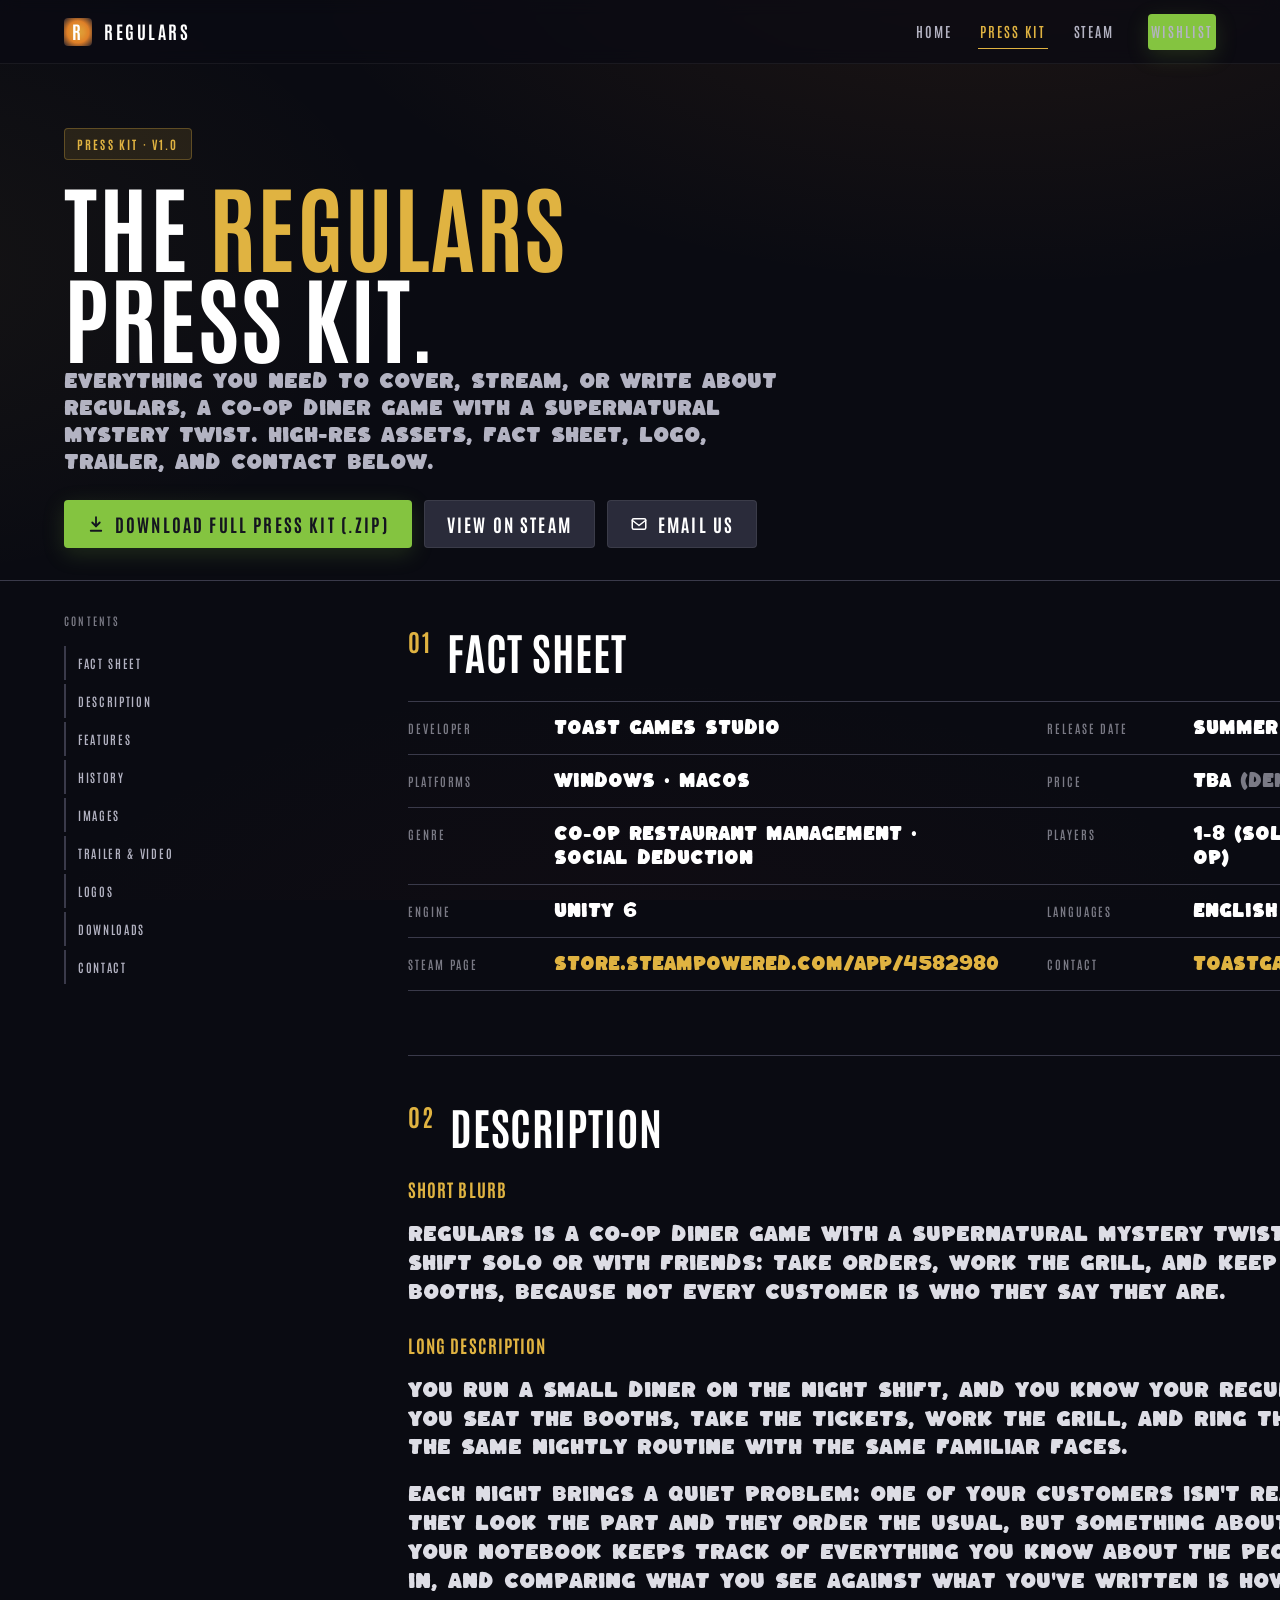
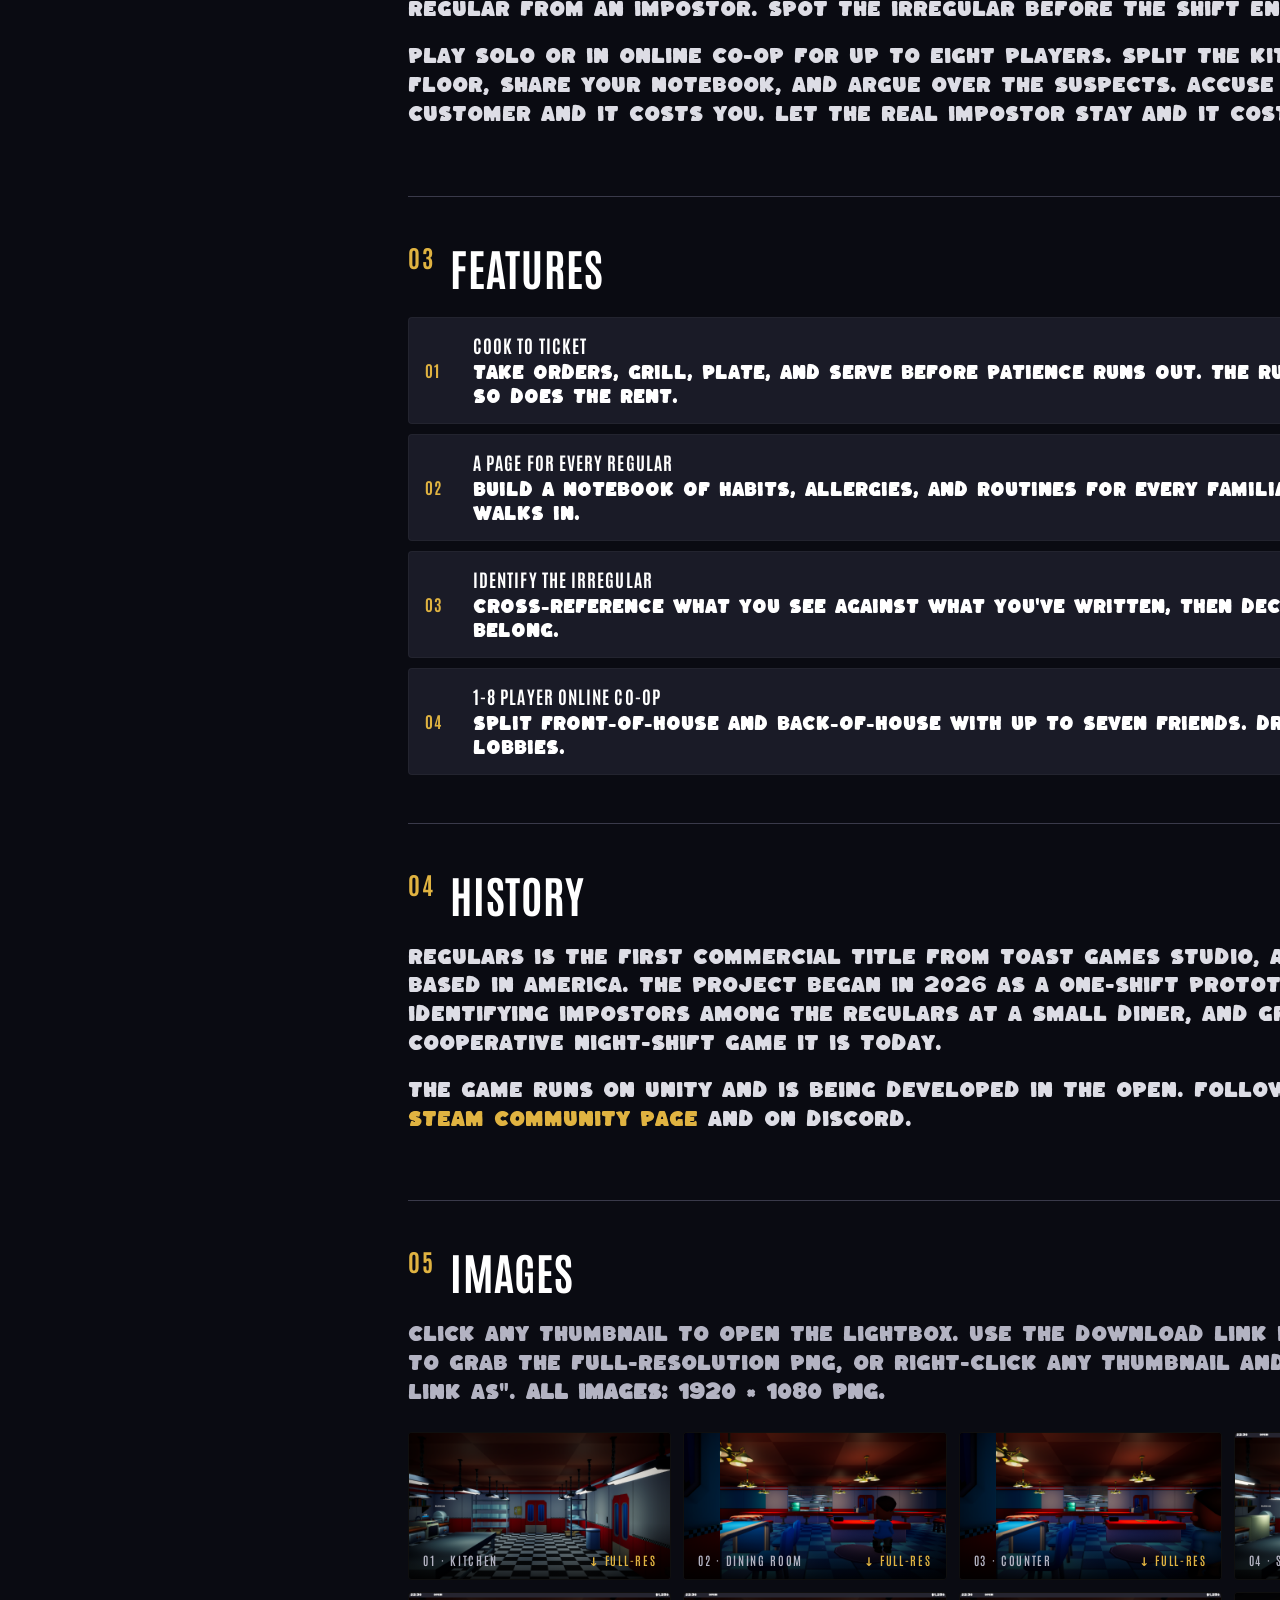
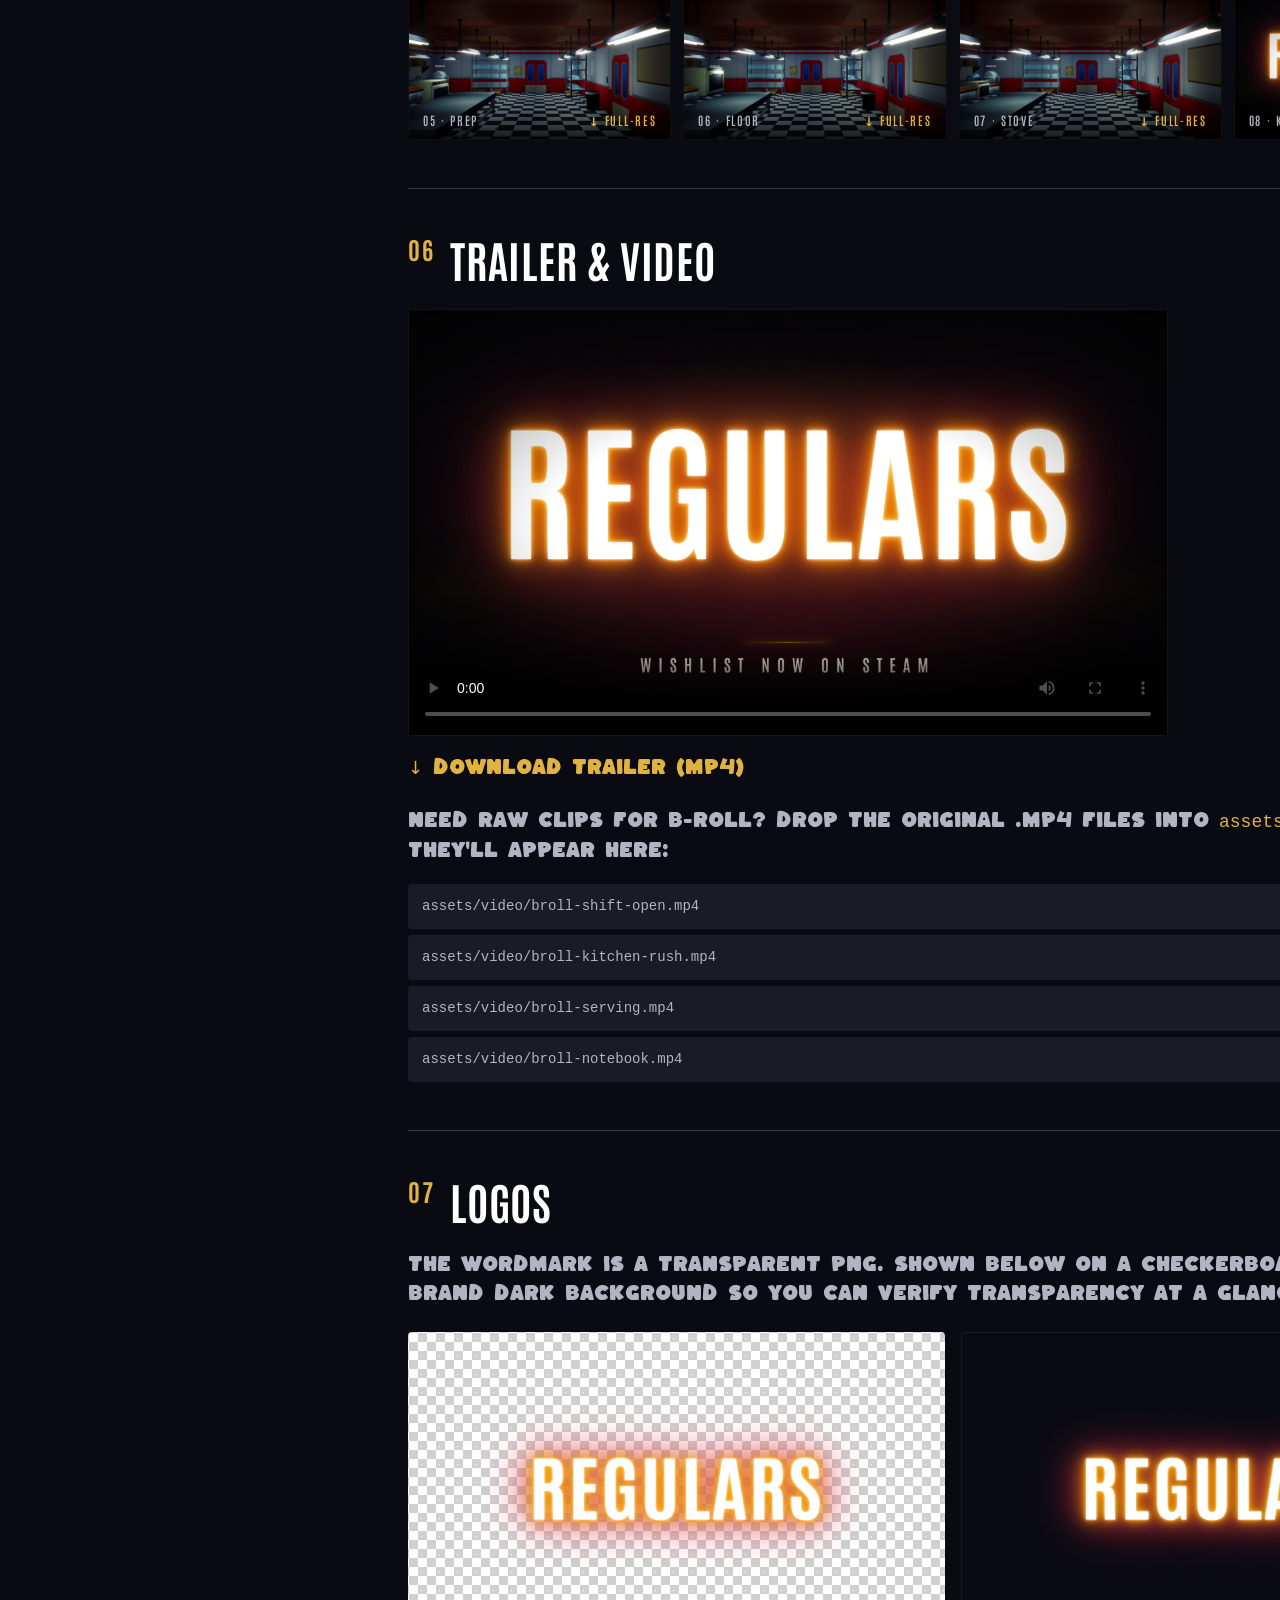
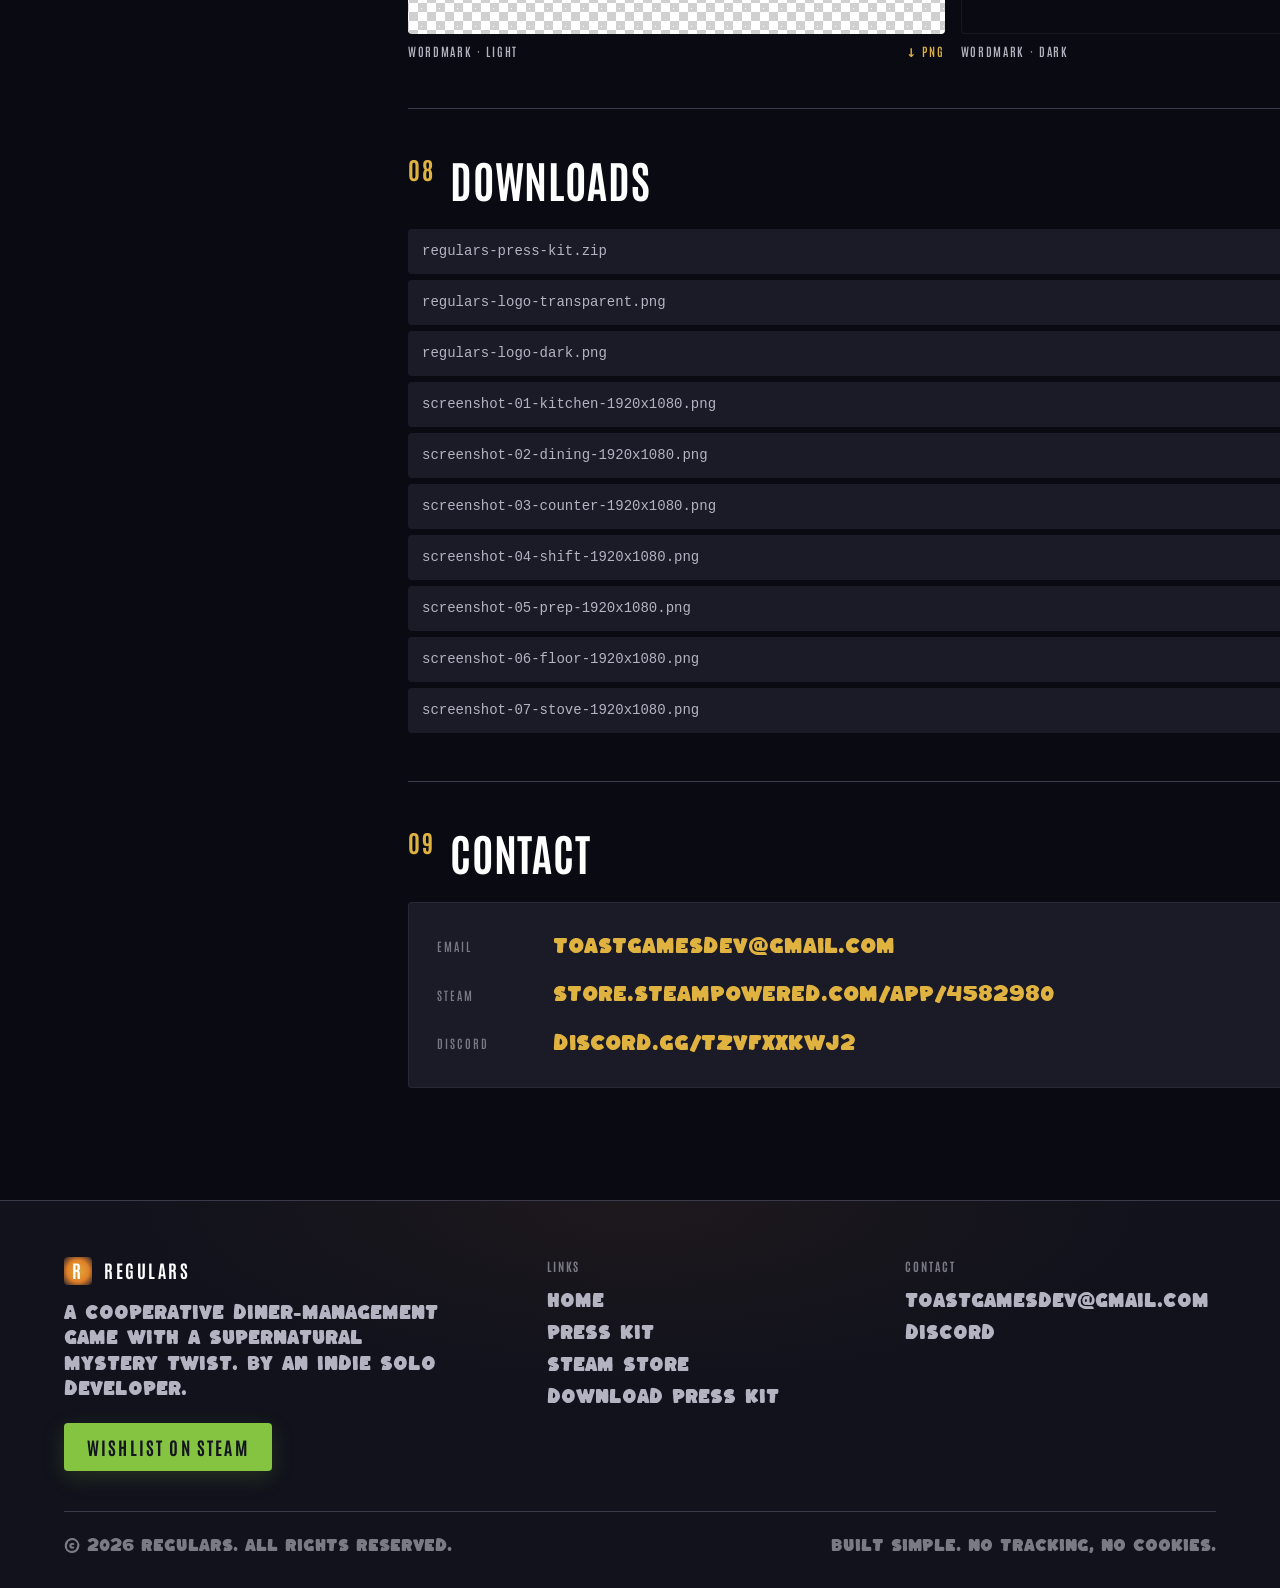
==== commit 46a98a35: "Update press kit per feedback (studio info, copy, trailer, contacts) Co-Authored-By: Claude Opus 4.7" ====
--- a/press.html
+++ b/press.html
@@ -5,7 +5,7 @@
   <meta name="viewport" content="width=device-width, initial-scale=1">
 
   <title>Regulars — Press Kit</title>
-  <meta name="description" content="Press kit for Regulars — a cooperative diner-management game with a supernatural mystery twist. Fact sheet, high-res screenshots, logos, trailer, and contact info.">
+  <meta name="description" content="Press kit for Regulars, a co-op diner game with a supernatural mystery twist. Fact sheet, high-res screenshots, logo, trailer, and contact info.">
   <meta name="theme-color" content="#0A0B12">
   <meta name="author" content="Regulars">
   <link rel="canonical" href="press.html">
@@ -17,7 +17,7 @@
   <meta property="og:type" content="website">
   <meta property="og:site_name" content="Regulars">
   <meta property="og:title" content="Regulars — Press Kit">
-  <meta property="og:description" content="Fact sheet, screenshots, logos, trailer, and press contact for Regulars — a co-op diner mystery game.">
+  <meta property="og:description" content="Fact sheet, screenshots, logo, trailer, and contact for Regulars, a co-op diner mystery game.">
   <meta property="og:image" content="assets/img/og-share.png">
   <meta property="og:image:width" content="1200">
   <meta property="og:image:height" content="630">
@@ -62,8 +62,8 @@
         <span class="press-hero__tag">Press Kit · v1.0</span>
         <h1>The <span class="accent">Regulars</span><br>press kit.</h1>
         <p class="lead">
-          Everything you need to cover, stream, or write about Regulars — a cooperative diner-management
-          game with a supernatural mystery twist. High-res assets, fact sheet, logos, and press contact below.
+          Everything you need to cover, stream, or write about Regulars, a co-op diner game with a
+          supernatural mystery twist. High-res assets, fact sheet, logo, trailer, and contact below.
         </p>
         <div class="press-hero__cta">
           <a class="btn btn--primary" href="assets/press/regulars-press-kit.zip" download>
@@ -75,11 +75,11 @@
           <a class="btn" href="https://store.steampowered.com/app/4582980/" rel="noopener" target="_blank">
             View on Steam
           </a>
-          <a class="btn" href="mailto:press@regularsgame.com">
+          <a class="btn" href="mailto:toastgamesdev@gmail.com">
             <svg class="icon" viewBox="0 0 24 24" fill="none" stroke="currentColor" stroke-width="2" stroke-linecap="round" stroke-linejoin="round" aria-hidden="true">
               <rect x="3" y="5" width="18" height="14" rx="2"/><path d="M3 7l9 7 9-7"/>
             </svg>
-            Email press
+            Email us
           </a>
         </div>
       </div>
@@ -98,8 +98,7 @@
           <a href="#history">History</a>
           <a href="#images">Images</a>
           <a href="#video">Trailer &amp; video</a>
-          <a href="#logos">Logos &amp; icons</a>
-          <a href="#awards">Awards</a>
+          <a href="#logos">Logos</a>
           <a href="#downloads">Downloads</a>
           <a href="#contact">Contact</a>
         </aside>
@@ -111,23 +110,19 @@
           <section id="facts" class="press-section">
             <h2><span class="num">01</span>Fact sheet</h2>
             <dl class="fact-sheet">
-              <div><dt>Developer</dt><dd>Your Studio Name <span class="muted">(solo dev — replace)</span></dd></div>
-              <div><dt>Based in</dt><dd>City, Country <span class="muted">(placeholder)</span></dd></div>
-              <div><dt>Release date</dt><dd>TBA <span class="muted">(demo out now)</span></dd></div>
+              <div><dt>Developer</dt><dd>Toast Games Studio</dd></div>
+              <div><dt>Release date</dt><dd>Summer 2026</dd></div>
               <div><dt>Platforms</dt><dd>Windows · macOS</dd></div>
               <div><dt>Price</dt><dd>TBA <span class="muted">(demo: free)</span></dd></div>
               <div><dt>Genre</dt><dd>Co-op restaurant management · social deduction</dd></div>
-              <div><dt>Players</dt><dd>1–4 (solo and online co-op)</dd></div>
+              <div><dt>Players</dt><dd>1-8 (solo and online co-op)</dd></div>
               <div><dt>Engine</dt><dd>Unity 6</dd></div>
-              <div><dt>Languages</dt><dd>English <span class="muted">(more TBA)</span></dd></div>
+              <div><dt>Languages</dt><dd>English</dd></div>
               <div><dt>Steam page</dt>
                 <dd><a href="https://store.steampowered.com/app/4582980/" style="color: var(--accent-glow)" rel="noopener" target="_blank">store.steampowered.com/app/4582980</a></dd>
               </div>
-              <div><dt>Press contact</dt>
-                <dd><a href="mailto:press@regularsgame.com" style="color: var(--accent-glow)">press@regularsgame.com</a></dd>
-              </div>
-              <div><dt>Website</dt>
-                <dd><a href="index.html" style="color: var(--accent-glow)">regularsgame.com</a> <span class="muted">(placeholder)</span></dd>
+              <div><dt>Contact</dt>
+                <dd><a href="mailto:toastgamesdev@gmail.com" style="color: var(--accent-glow)">toastgamesdev@gmail.com</a></dd>
               </div>
             </dl>
           </section>
@@ -138,28 +133,28 @@
 
             <h3 style="font-family: var(--font-display); text-transform: uppercase; letter-spacing: 0.06em; font-size: 18px; color: var(--accent-glow); margin: 0 0 8px;">Short blurb</h3>
             <p>
-              Regulars is a cooperative diner-management game with a supernatural mystery twist. Run the
-              night shift solo or with friends, take orders, work the grill, and watch the booths —
-              because not every customer who walked in is who they say they are.
+              Regulars is a co-op diner game with a supernatural mystery twist. Run the night shift
+              solo or with friends: take orders, work the grill, and keep an eye on the booths,
+              because not every customer is who they say they are.
             </p>
 
             <h3 style="font-family: var(--font-display); text-transform: uppercase; letter-spacing: 0.06em; font-size: 18px; color: var(--accent-glow); margin: 24px 0 8px;">Long description</h3>
             <p>
-              You know every regular by name. The diner opens at sundown and runs until something —
-              or someone — closes it. You seat the booths, take the tickets, work the grill, and ring
-              the register. The usual nightly rhythm with the usual familiar faces.
-            </p>
-            <p>
-              Tonight a rule arrived with the morning paper, and a notebook full of clues sits next to
-              the register. One of tonight's customers isn't really a regular. They look the part, they
-              order the usual, but something is off — and the only way to be sure is to cook, serve,
-              and watch closely. Find the irregular before the shift ends; when you're sure, pull the
-              lever and send them through the trapdoor under booth seven.
-            </p>
-            <p>
-              Built for solo play and online co-op for up to four friends. Split the kitchen and the
-              floor, share your notebook, debate the suspects, and try not to purge the wrong customer
-              — getting it wrong costs more than money.
+              You run a small diner on the night shift, and you know your regulars by name. You seat
+              the booths, take the tickets, work the grill, and ring the register. It is the same
+              nightly routine with the same familiar faces.
+            </p>
+            <p>
+              Each night brings a quiet problem: one of your customers isn't really a regular. They
+              look the part and they order the usual, but something about them is off. Your notebook
+              keeps track of everything you know about the people who come in, and comparing what you
+              see against what you've written is how you tell a regular from an impostor. Spot the
+              irregular before the shift ends.
+            </p>
+            <p>
+              Play solo or in online co-op for up to eight players. Split the kitchen and the floor,
+              share your notebook, and argue over the suspects. Accuse the wrong customer and it costs
+              you. Let the real impostor stay and it costs you more.
             </p>
           </section>
 
@@ -167,12 +162,10 @@
           <section id="features" class="press-section">
             <h2><span class="num">03</span>Features</h2>
             <ol class="feat-list">
-              <li><div><strong>Cook to ticket</strong>Take orders, grill, plate, and serve before patience runs out. The rush builds; so does the rent.</div></li>
+              <li><div><strong>Cook to ticket</strong>Take orders, grill, plate, and serve before patience runs out. The rush builds, and so does the rent.</div></li>
               <li><div><strong>A page for every regular</strong>Build a notebook of habits, allergies, and routines for every familiar face who walks in.</div></li>
-              <li><div><strong>A new rule every night</strong>Each shift starts with a different rule on the back of the menu. Whoever breaks it isn't really a regular.</div></li>
-              <li><div><strong>Identify the irregular</strong>Cross-reference what you see against what you've written. Watch the booth. Trust nobody.</div></li>
-              <li><div><strong>The trapdoor</strong>One accusation per shift. Pull the lever to purge the impostor — or pay the price for guessing wrong.</div></li>
-              <li><div><strong>1–4 player online co-op</strong>Split front-of-house and back-of-house with up to three friends. Drop-in, drop-out lobbies.</div></li>
+              <li><div><strong>Identify the irregular</strong>Cross-reference what you see against what you've written, then decide who doesn't belong.</div></li>
+              <li><div><strong>1-8 player online co-op</strong>Split front-of-house and back-of-house with up to seven friends. Drop-in, drop-out lobbies.</div></li>
             </ol>
           </section>
 
@@ -180,15 +173,15 @@
           <section id="history" class="press-section">
             <h2><span class="num">04</span>History</h2>
             <p>
-              Regulars is the first commercial title from <em>Your Studio Name</em>, a solo developer
-              based in <em>City, Country</em>. The project began in <em>YEAR</em> as a one-shift prototype
-              about identifying impostors among regulars at a small diner, and grew into the cooperative
-              night-shift management game it is today. <span class="muted">(Replace this paragraph with your real backstory.)</span>
-            </p>
-            <p>
-              The game runs on Unity and is being developed in the open — follow updates on the
+              Regulars is the first commercial title from Toast Games Studio, a solo developer based
+              in America. The project began in 2026 as a one-shift prototype about identifying
+              impostors among the regulars at a small diner, and grew into the cooperative night-shift
+              game it is today.
+            </p>
+            <p>
+              The game runs on Unity and is being developed in the open. Follow updates on the
               <a href="https://store.steampowered.com/app/4582980/" style="color: var(--accent-glow)" rel="noopener" target="_blank">Steam community page</a>
-              and on the project's social channels.
+              and on Discord.
             </p>
           </section>
 
@@ -271,25 +264,16 @@
           <!-- Trailer & Video -->
           <section id="video" class="press-section">
             <h2><span class="num">06</span>Trailer &amp; video</h2>
-            <div class="media__trailer" style="margin-bottom: 24px; max-width: 760px;">
-              <!--
-                Replace the placeholder with the real YouTube embed:
-                <iframe src="https://www.youtube.com/embed/YOUR_VIDEO_ID"
-                        title="Regulars — Official Trailer"
-                        allow="accelerometer; autoplay; clipboard-write; encrypted-media; gyroscope; picture-in-picture"
-                        allowfullscreen loading="lazy"></iframe>
-              -->
-              <a class="placeholder" href="https://store.steampowered.com/app/4582980/" target="_blank" rel="noopener" aria-label="Watch the trailer on Steam">
-                <div>
-                  <div class="play" aria-hidden="true">
-                    <svg width="28" height="28" viewBox="0 0 24 24" fill="currentColor" aria-hidden="true">
-                      <polygon points="6,4 20,12 6,20"/>
-                    </svg>
-                  </div>
-                  Trailer embed — placeholder
-                </div>
-              </a>
+            <div class="media__trailer" style="margin-bottom: 16px; max-width: 760px;">
+              <video controls preload="metadata" poster="assets/img/regulars-keyart.png">
+                <source src="assets/video/regulars-trailer.mp4" type="video/mp4">
+                Your browser can't play this video.
+                <a href="assets/video/regulars-trailer.mp4">Download the trailer (MP4)</a>.
+              </video>
             </div>
+            <p style="margin-bottom: 24px;">
+              <a class="dl" href="assets/video/regulars-trailer.mp4" download style="color: var(--accent-glow);">↓ Download trailer (MP4)</a>
+            </p>
             <p style="color: var(--text-secondary);">
               Need raw clips for B-roll? Drop the original .mp4 files into
               <code style="color: var(--accent-glow);">assets/video/</code> and they'll appear here:
@@ -297,16 +281,16 @@
             <ul class="broll-list" aria-label="B-roll clips">
               <li><span class="name">assets/video/broll-shift-open.mp4</span><span class="meta">Placeholder</span></li>
               <li><span class="name">assets/video/broll-kitchen-rush.mp4</span><span class="meta">Placeholder</span></li>
-              <li><span class="name">assets/video/broll-trapdoor.mp4</span><span class="meta">Placeholder</span></li>
+              <li><span class="name">assets/video/broll-serving.mp4</span><span class="meta">Placeholder</span></li>
               <li><span class="name">assets/video/broll-notebook.mp4</span><span class="meta">Placeholder</span></li>
             </ul>
           </section>
 
           <!-- Logos & icons -->
           <section id="logos" class="press-section">
-            <h2><span class="num">07</span>Logos &amp; icons</h2>
+            <h2><span class="num">07</span>Logos</h2>
             <p style="color: var(--text-secondary); margin-bottom: 24px;">
-              All logo files are transparent PNG. Shown below on a checkerboard and on the brand dark
+              The wordmark is a transparent PNG. Shown below on a checkerboard and on the brand dark
               background so you can verify transparency at a glance.
             </p>
             <div class="logo-swatches">
@@ -325,41 +309,15 @@
                 </div>
                 <div class="logo-swatch__meta">
                   <span>Wordmark · dark</span>
-                  <a class="dl" href="assets/press/regulars-logo-transparent.png" download>↓ PNG</a>
+                  <a class="dl" href="assets/press/regulars-logo-dark.png" download>↓ PNG</a>
                 </div>
               </div>
-              <div class="logo-swatch">
-                <div class="logo-swatch__chip logo-swatch__chip--check">
-                  <img src="assets/img/regulars-icon.png" alt="Regulars icon on light" width="256" height="256" loading="lazy" style="max-width: 160px;">
-                </div>
-                <div class="logo-swatch__meta">
-                  <span>Icon · 256px</span>
-                  <a class="dl" href="assets/press/regulars-icon-transparent.png" download>↓ PNG</a>
-                </div>
-              </div>
-              <div class="logo-swatch">
-                <div class="logo-swatch__chip logo-swatch__chip--dark">
-                  <img src="assets/img/regulars-icon.png" alt="Regulars icon on dark" width="256" height="256" loading="lazy" style="max-width: 160px;">
-                </div>
-                <div class="logo-swatch__meta">
-                  <span>Icon · 256px</span>
-                  <a class="dl" href="assets/press/regulars-icon-transparent.png" download>↓ PNG</a>
-                </div>
-              </div>
-            </div>
-          </section>
-
-          <!-- Awards -->
-          <section id="awards" class="press-section">
-            <h2><span class="num">08</span>Awards &amp; accolades</h2>
-            <div class="awards-empty">
-              No awards yet — add them here as they come in.
             </div>
           </section>
 
           <!-- Downloads -->
           <section id="downloads" class="press-section">
-            <h2><span class="num">09</span>Downloads</h2>
+            <h2><span class="num">08</span>Downloads</h2>
             <ul class="broll-list" aria-label="Downloadable assets">
               <li>
                 <span class="name">regulars-press-kit.zip</span>
@@ -374,10 +332,6 @@
                 <span class="meta"><a class="dl" href="assets/press/regulars-logo-dark.png" download style="color: var(--accent-glow);">↓ PNG · 1920×1080</a></span>
               </li>
               <li>
-                <span class="name">regulars-icon-transparent.png</span>
-                <span class="meta"><a class="dl" href="assets/press/regulars-icon-transparent.png" download style="color: var(--accent-glow);">↓ PNG · 256×256</a></span>
-              </li>
-              <li>
                 <span class="name">screenshot-01-kitchen-1920x1080.png</span>
                 <span class="meta"><a class="dl" href="assets/press/screenshot-01-kitchen-1920x1080.png" download style="color: var(--accent-glow);">↓ PNG · 1920×1080</a></span>
               </li>
@@ -410,17 +364,12 @@
 
           <!-- Contact -->
           <section id="contact" class="press-section">
-            <h2><span class="num">10</span>Contact</h2>
+            <h2><span class="num">09</span>Contact</h2>
             <div class="contact-card">
               <div class="contact-row">
-                <span class="contact-row__label">Press</span>
-                <span class="contact-row__value"><a href="mailto:press@regularsgame.com">press@regularsgame.com</a></span>
-                <button type="button" class="copy-btn" data-copy="press@regularsgame.com" aria-label="Copy press email">Copy</button>
-              </div>
-              <div class="contact-row">
-                <span class="contact-row__label">General</span>
-                <span class="contact-row__value"><a href="mailto:hello@regularsgame.com">hello@regularsgame.com</a></span>
-                <button type="button" class="copy-btn" data-copy="hello@regularsgame.com" aria-label="Copy general email">Copy</button>
+                <span class="contact-row__label">Email</span>
+                <span class="contact-row__value"><a href="mailto:toastgamesdev@gmail.com">toastgamesdev@gmail.com</a></span>
+                <button type="button" class="copy-btn" data-copy="toastgamesdev@gmail.com" aria-label="Copy email">Copy</button>
               </div>
               <div class="contact-row">
                 <span class="contact-row__label">Steam</span>
@@ -428,20 +377,9 @@
                 <button type="button" class="copy-btn" data-copy="https://store.steampowered.com/app/4582980/" aria-label="Copy Steam URL">Copy URL</button>
               </div>
               <div class="contact-row">
-                <span class="contact-row__label">Twitter / X</span>
-                <span class="contact-row__value"><a href="#" rel="noopener" target="_blank">@regularsgame</a> <span class="muted" style="color: var(--text-muted)">(placeholder)</span></span>
-              </div>
-              <div class="contact-row">
-                <span class="contact-row__label">Bluesky</span>
-                <span class="contact-row__value"><a href="#" rel="noopener" target="_blank">@regularsgame.bsky.social</a> <span class="muted" style="color: var(--text-muted)">(placeholder)</span></span>
-              </div>
-              <div class="contact-row">
                 <span class="contact-row__label">Discord</span>
-                <span class="contact-row__value"><a href="#" rel="noopener" target="_blank">discord.gg/regulars</a> <span class="muted" style="color: var(--text-muted)">(placeholder)</span></span>
-              </div>
-              <div class="contact-row">
-                <span class="contact-row__label">YouTube</span>
-                <span class="contact-row__value"><a href="#" rel="noopener" target="_blank">youtube.com/@regularsgame</a> <span class="muted" style="color: var(--text-muted)">(placeholder)</span></span>
+                <span class="contact-row__value"><a href="https://discord.gg/tzVfxXKWj2" rel="noopener" target="_blank">discord.gg/tzVfxXKWj2</a></span>
+                <button type="button" class="copy-btn" data-copy="https://discord.gg/tzVfxXKWj2" aria-label="Copy Discord invite">Copy</button>
               </div>
             </div>
           </section>
@@ -503,12 +441,10 @@
         </div>
 
         <div>
-          <h4>Press contact</h4>
+          <h4>Contact</h4>
           <ul class="links">
-            <li><a href="mailto:press@regularsgame.com">press@regularsgame.com</a></li>
-            <li><a href="#" rel="noopener" target="_blank">Twitter / X</a></li>
-            <li><a href="#" rel="noopener" target="_blank">Bluesky</a></li>
-            <li><a href="#" rel="noopener" target="_blank">Discord</a></li>
+            <li><a href="mailto:toastgamesdev@gmail.com">toastgamesdev@gmail.com</a></li>
+            <li><a href="https://discord.gg/tzVfxXKWj2" rel="noopener" target="_blank">Discord</a></li>
           </ul>
         </div>
       </div>
--- a/css/style.css
+++ b/css/style.css
@@ -494,6 +494,7 @@
 }
 .media__trailer iframe,
 .media__trailer img,
+.media__trailer video,
 .media__trailer .placeholder {
   position: absolute;
   inset: 0;
@@ -501,6 +502,7 @@
   height: 100%;
   border: 0;
 }
+.media__trailer video { object-fit: contain; background: #000; }
 .media__trailer .placeholder {
   display: grid;
   place-items: center;
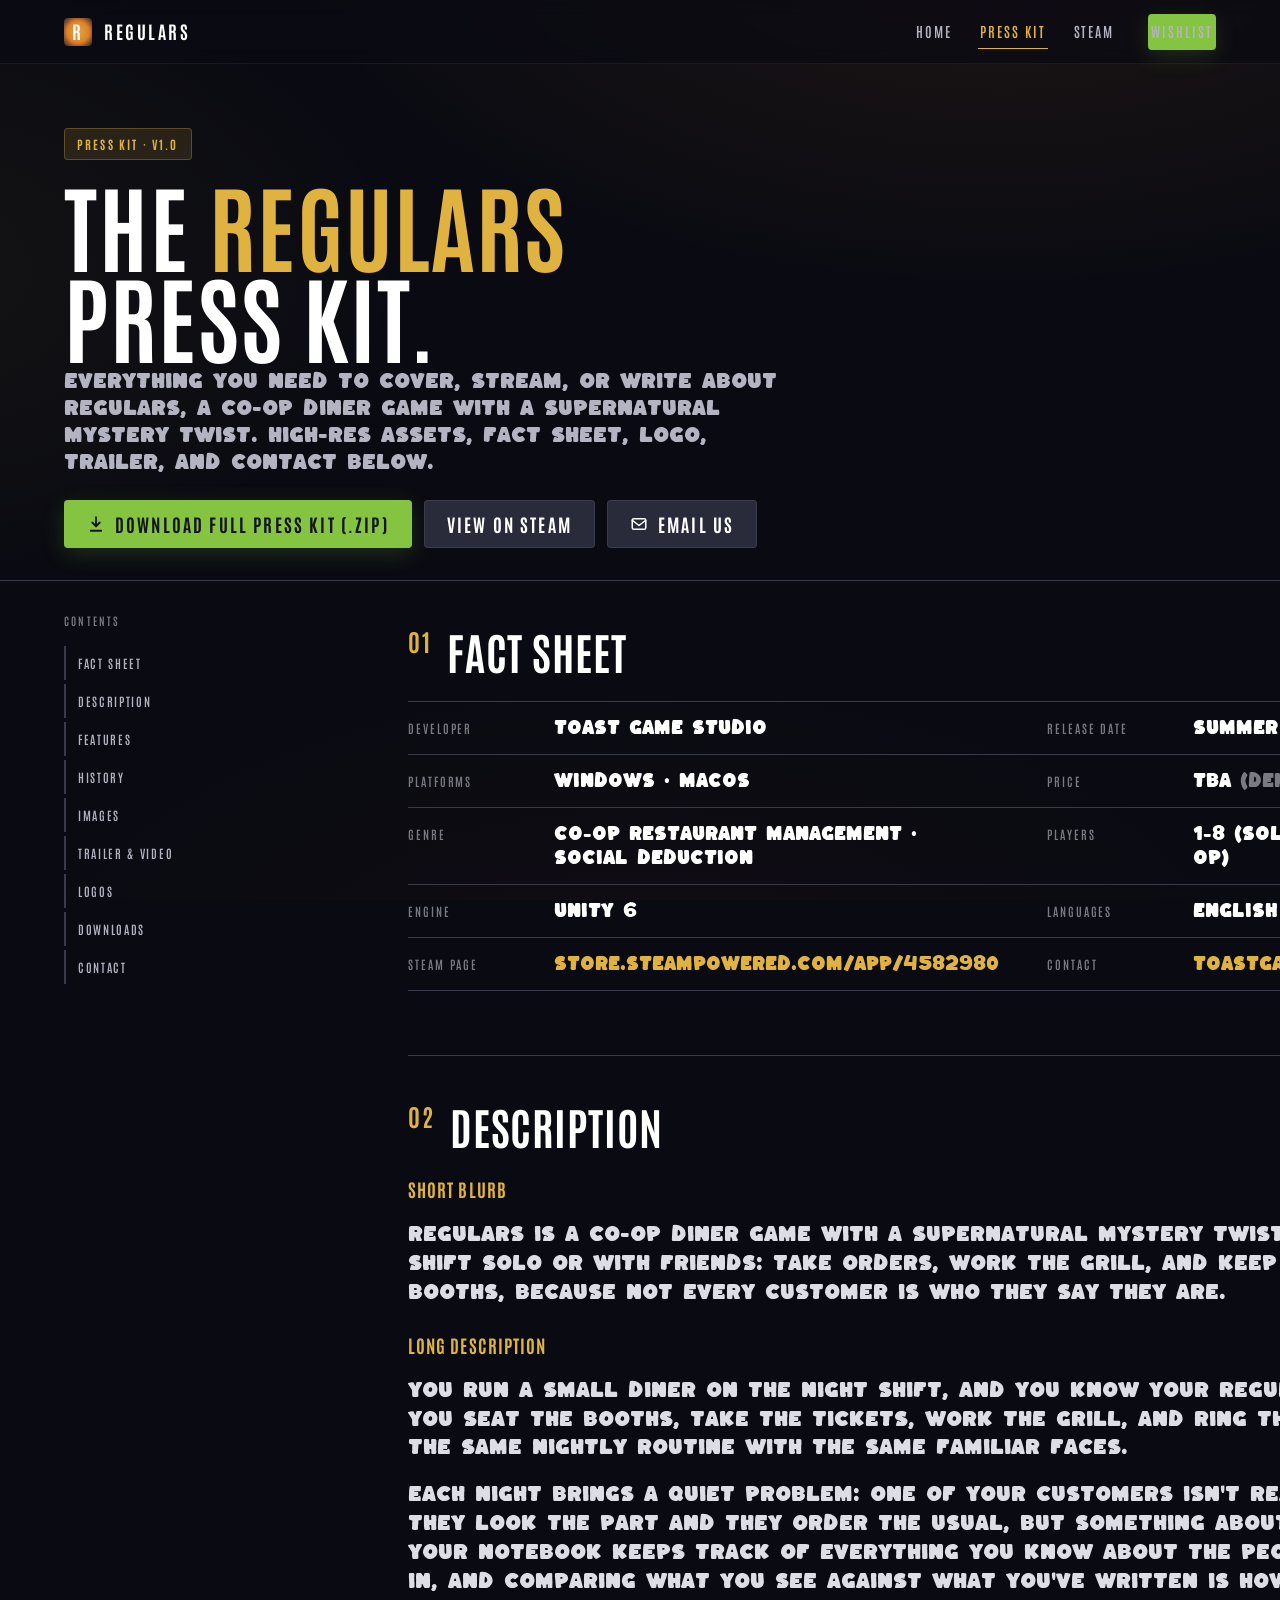
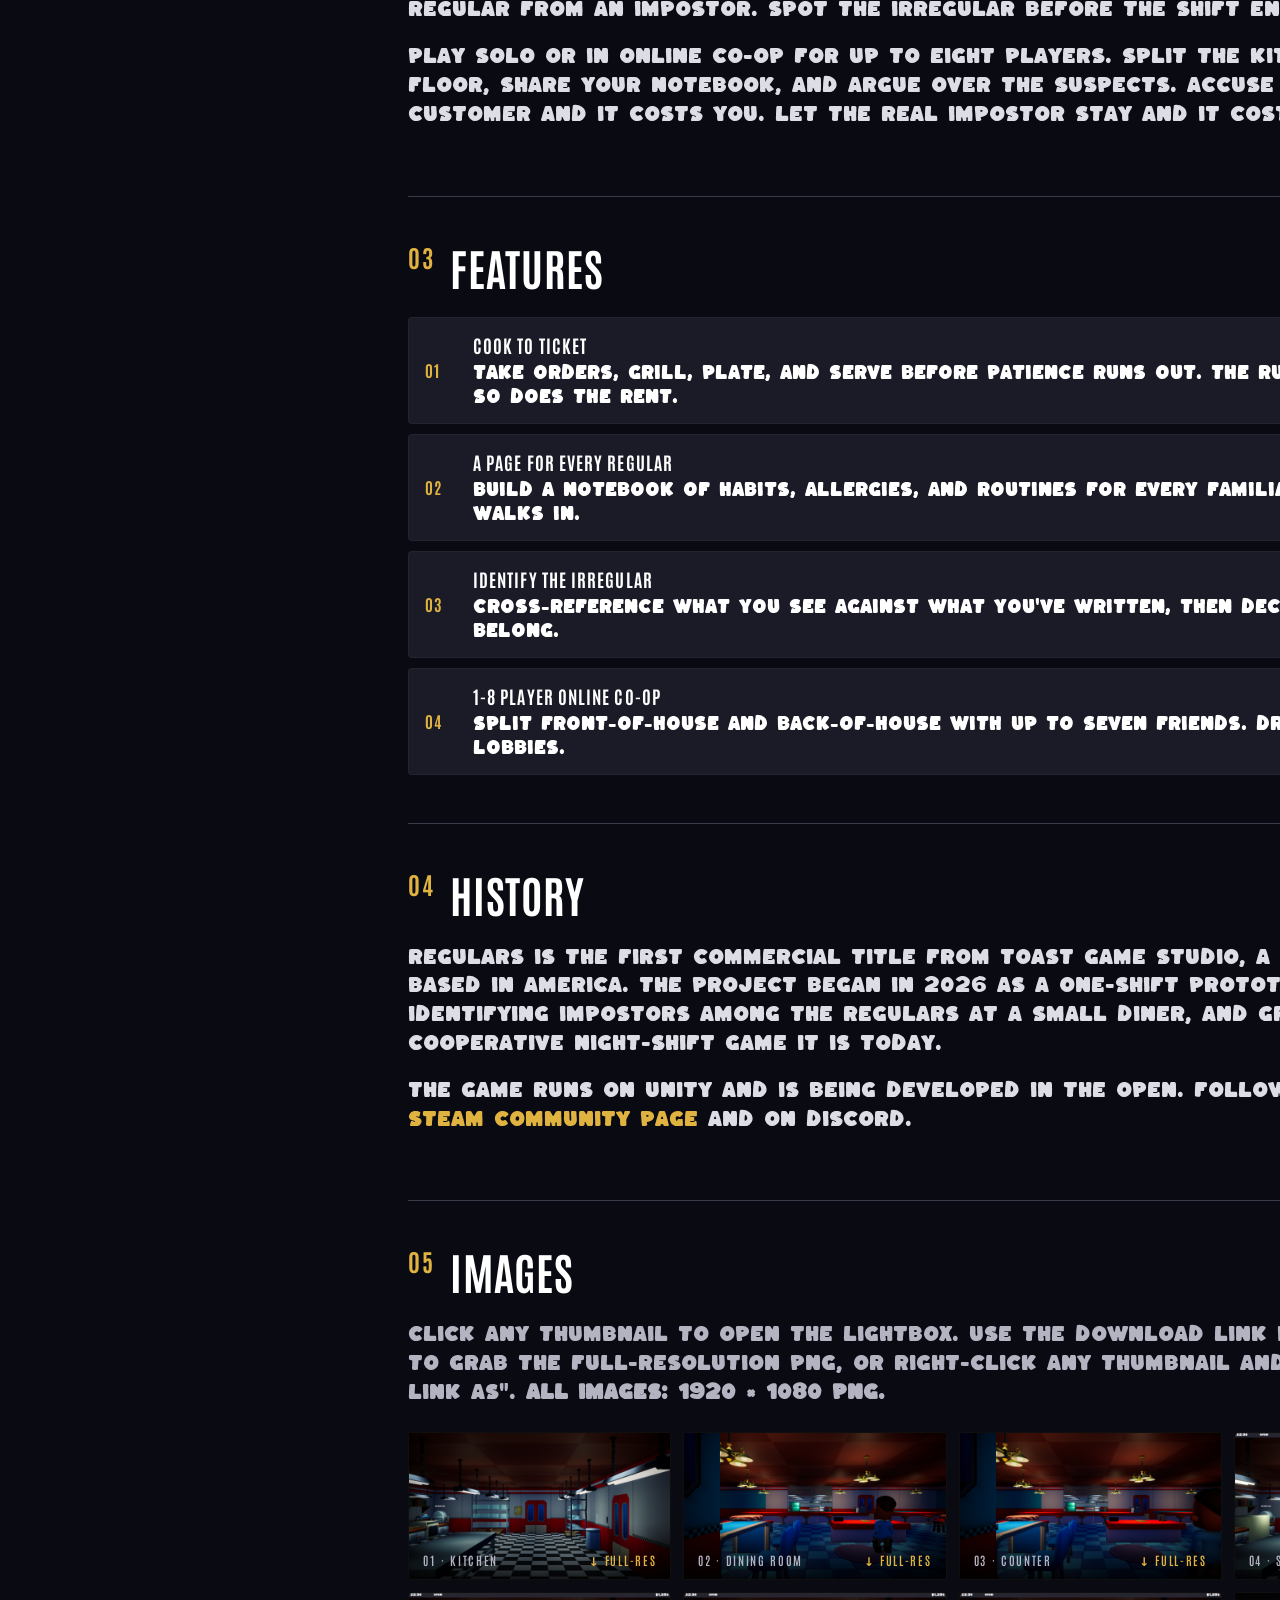
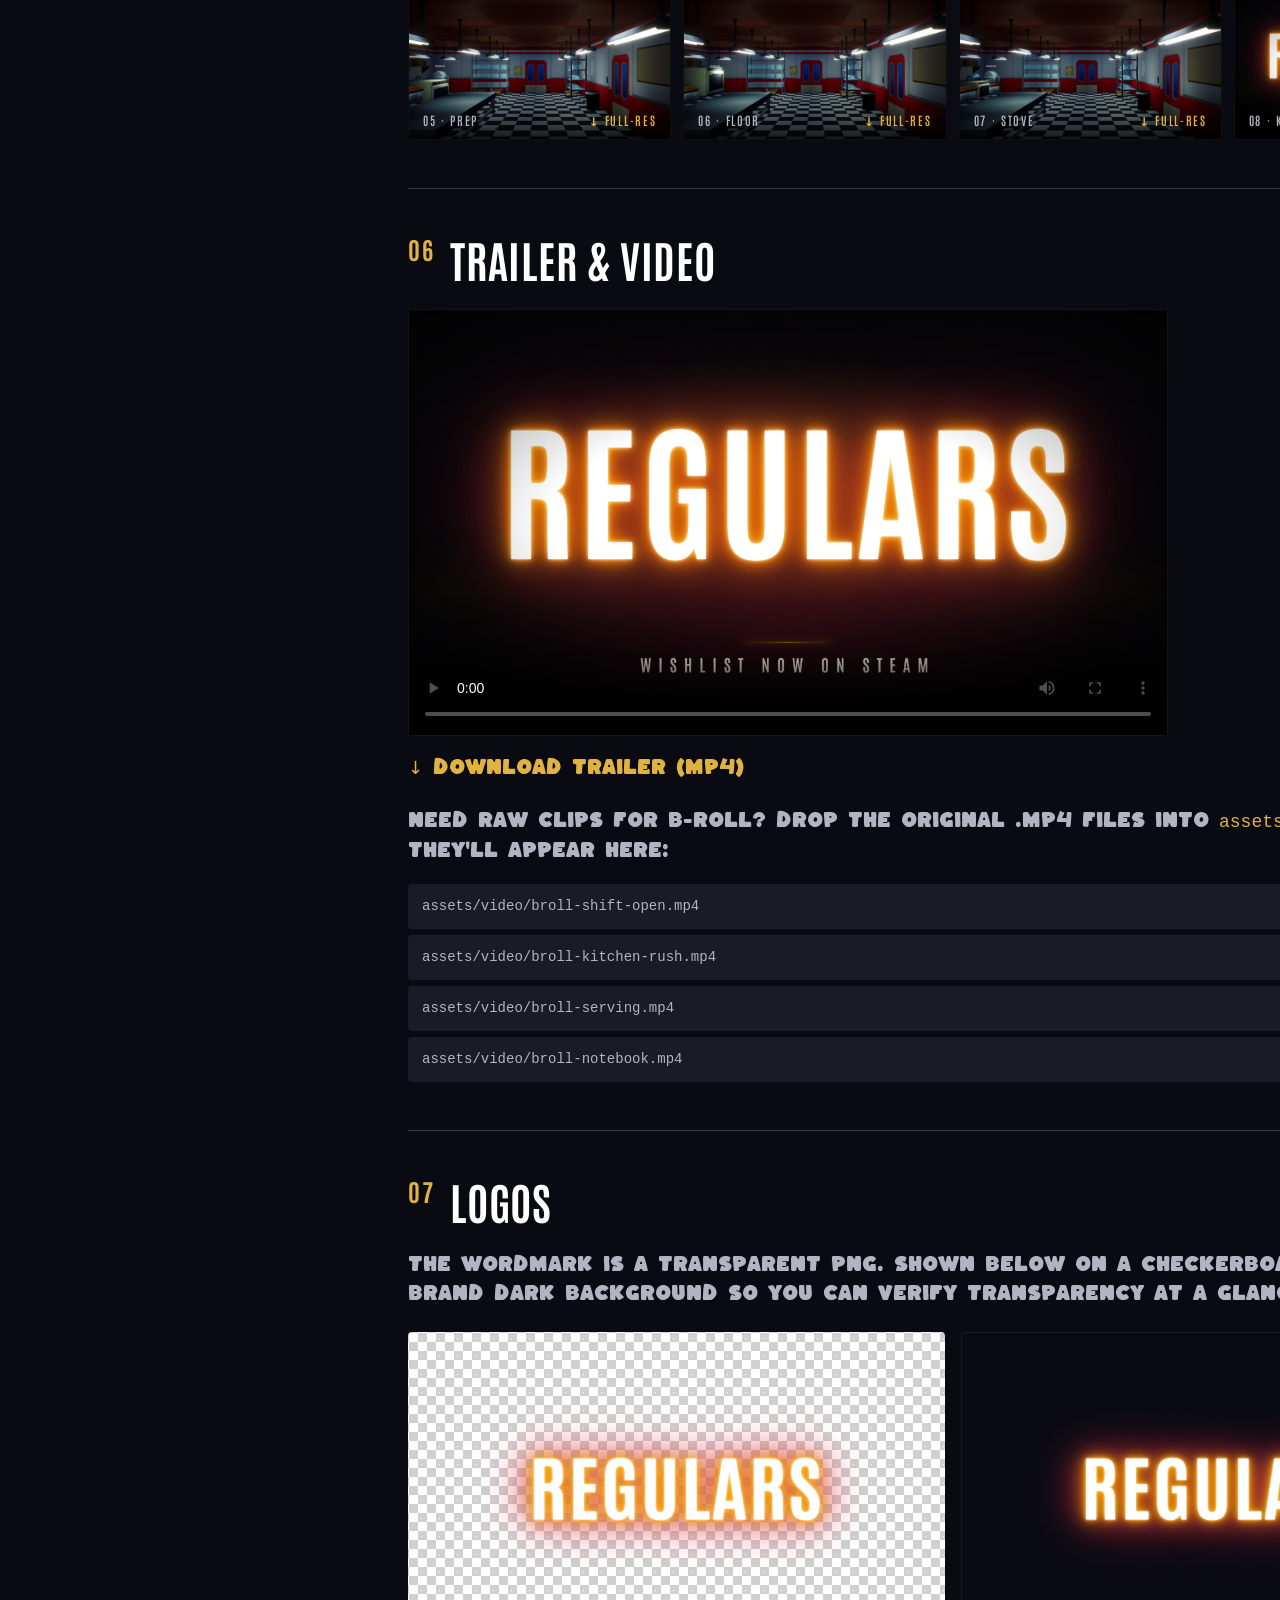
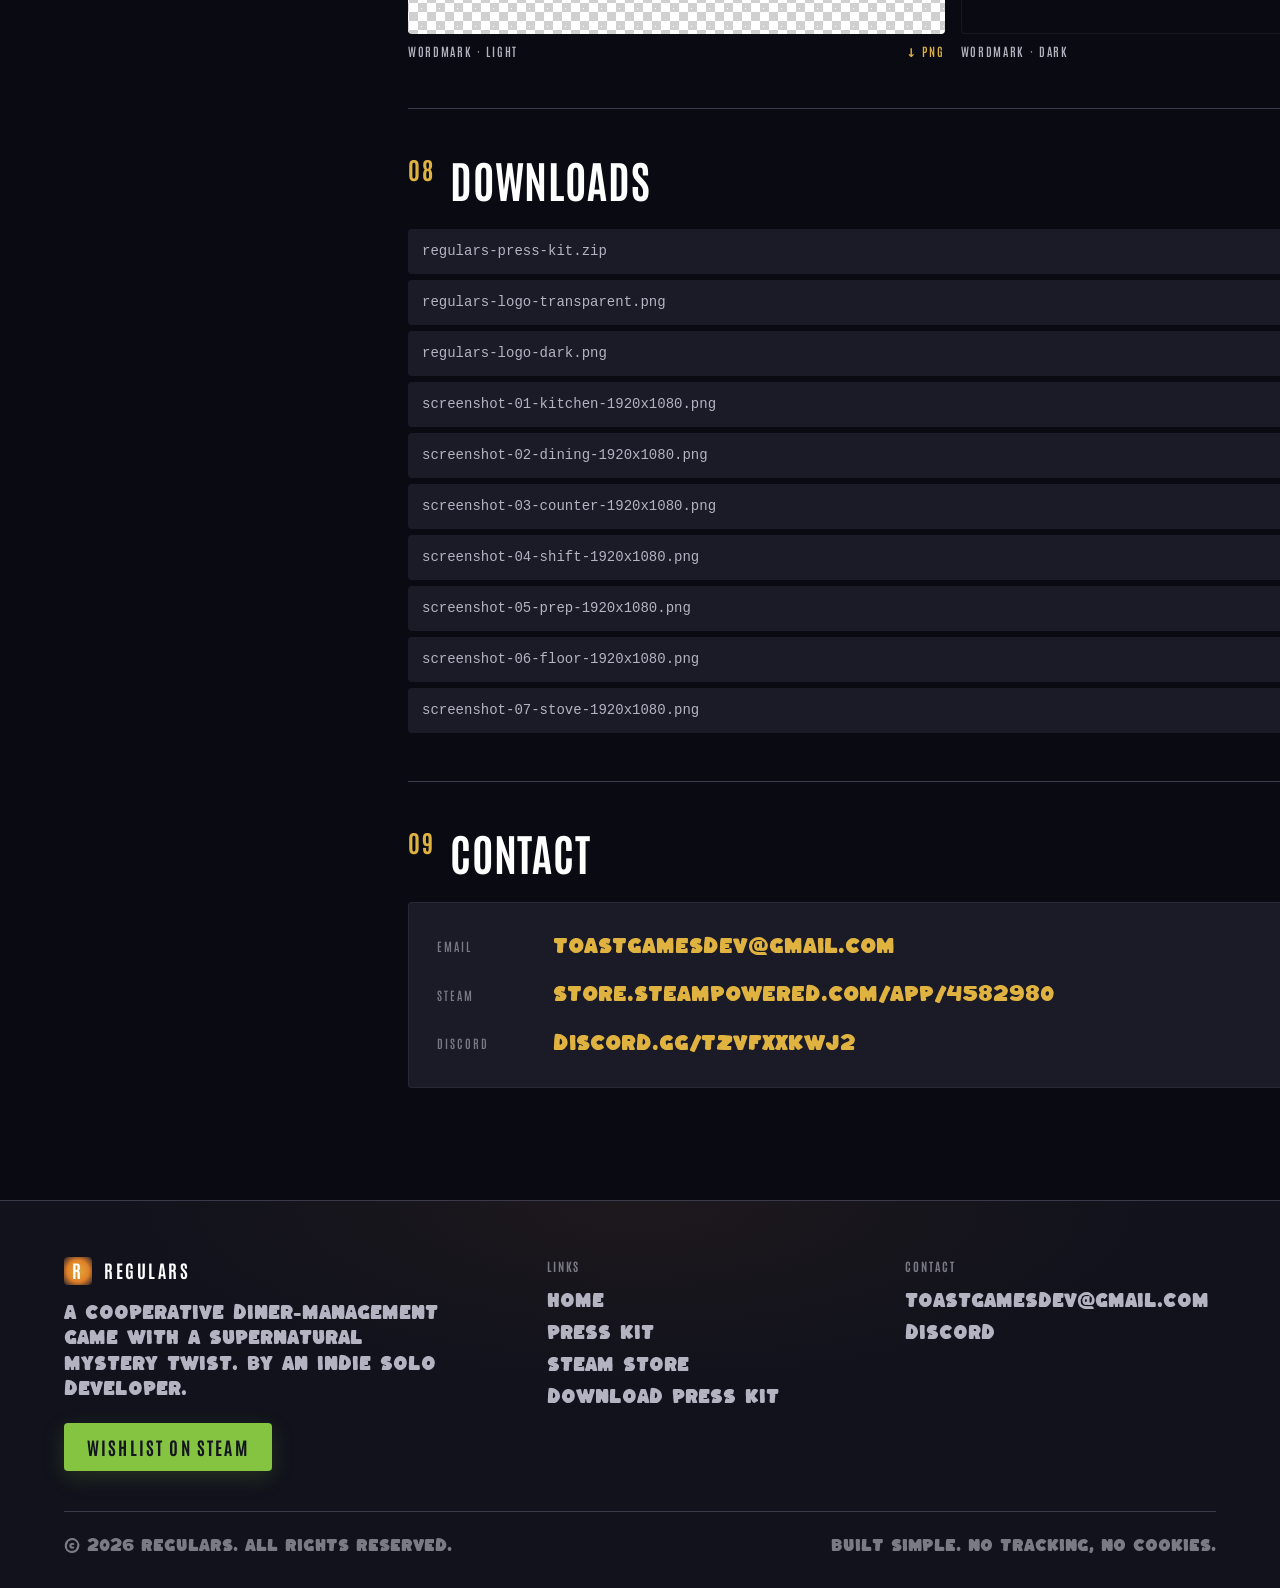
==== commit df873e79: "Fix studio name to Toast Game Studio Co-Authored-By: Claude Opus 4.7 <noreply@anthropic.com>" ====
--- a/press.html
+++ b/press.html
@@ -110,7 +110,7 @@
           <section id="facts" class="press-section">
             <h2><span class="num">01</span>Fact sheet</h2>
             <dl class="fact-sheet">
-              <div><dt>Developer</dt><dd>Toast Games Studio</dd></div>
+              <div><dt>Developer</dt><dd>Toast Game Studio</dd></div>
               <div><dt>Release date</dt><dd>Summer 2026</dd></div>
               <div><dt>Platforms</dt><dd>Windows · macOS</dd></div>
               <div><dt>Price</dt><dd>TBA <span class="muted">(demo: free)</span></dd></div>
@@ -173,7 +173,7 @@
           <section id="history" class="press-section">
             <h2><span class="num">04</span>History</h2>
             <p>
-              Regulars is the first commercial title from Toast Games Studio, a solo developer based
+              Regulars is the first commercial title from Toast Game Studio, a solo developer based
               in America. The project began in 2026 as a one-shift prototype about identifying
               impostors among the regulars at a small diner, and grew into the cooperative night-shift
               game it is today.
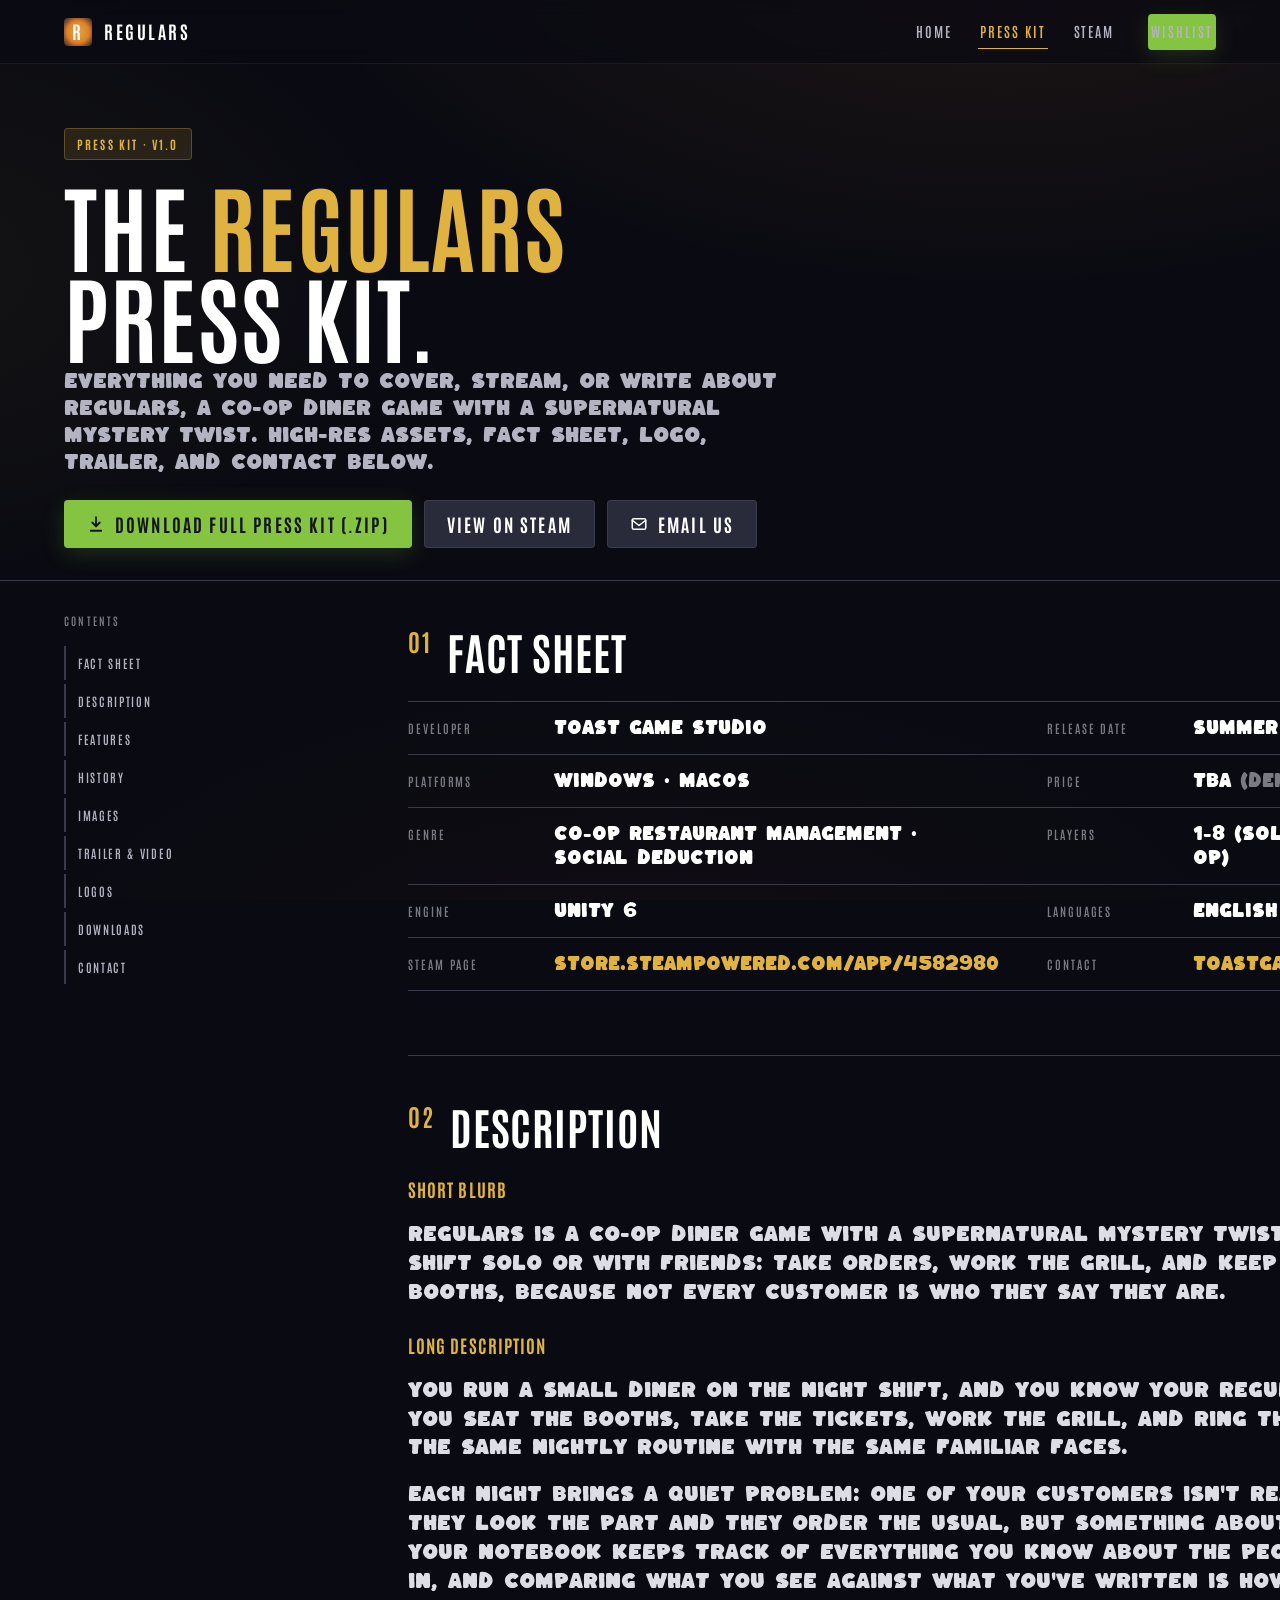
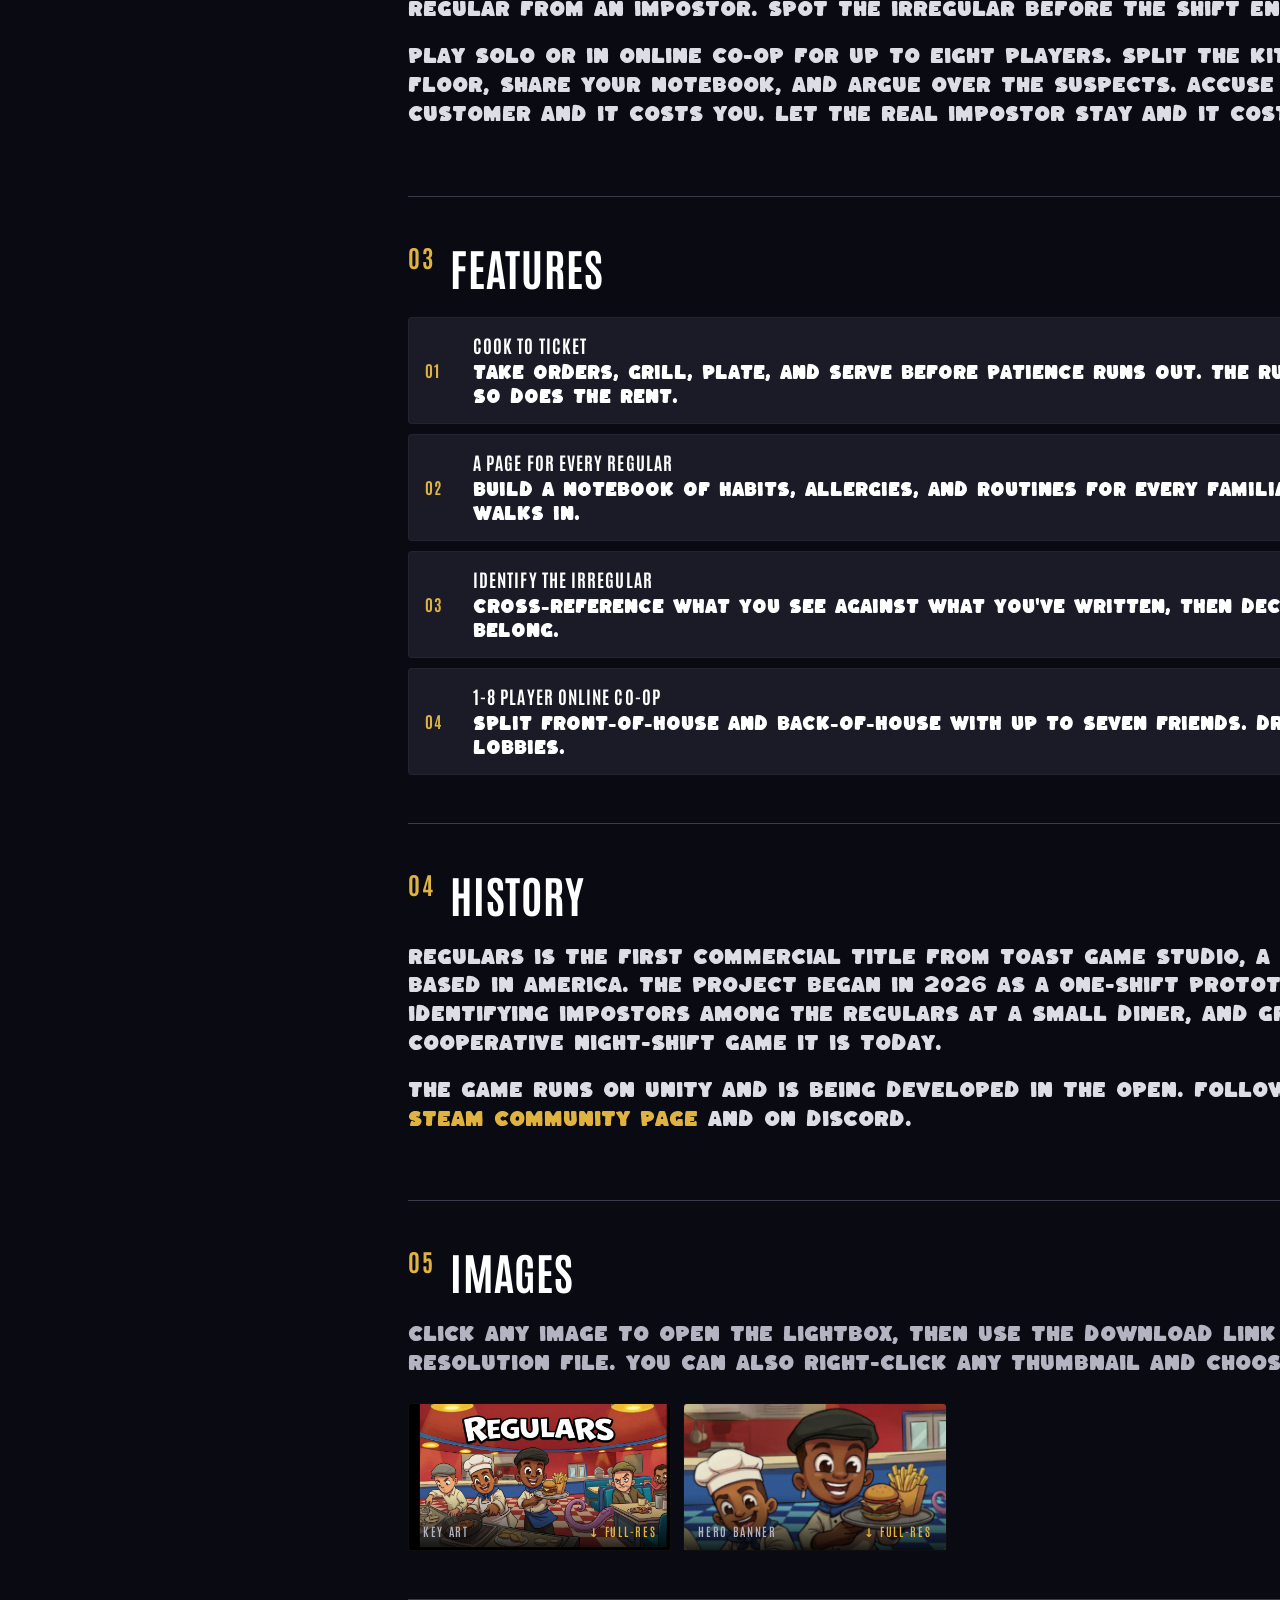
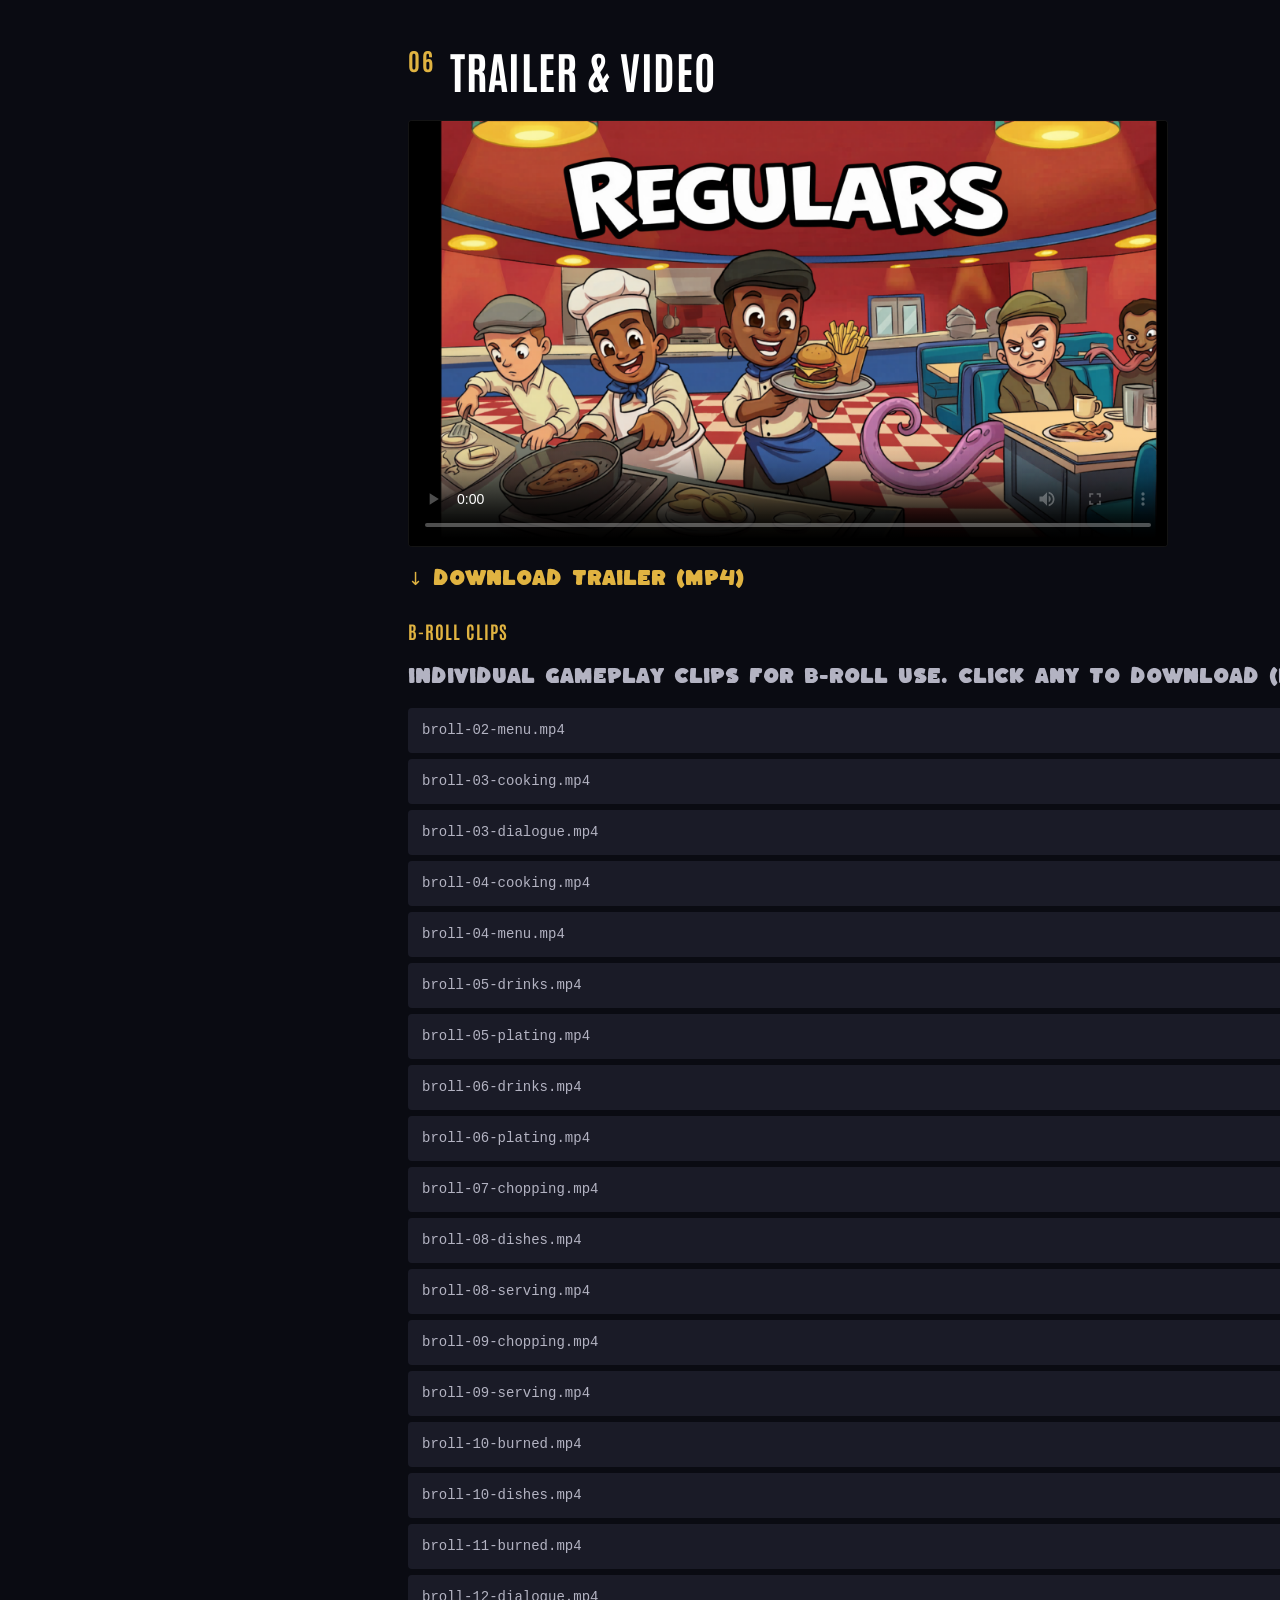
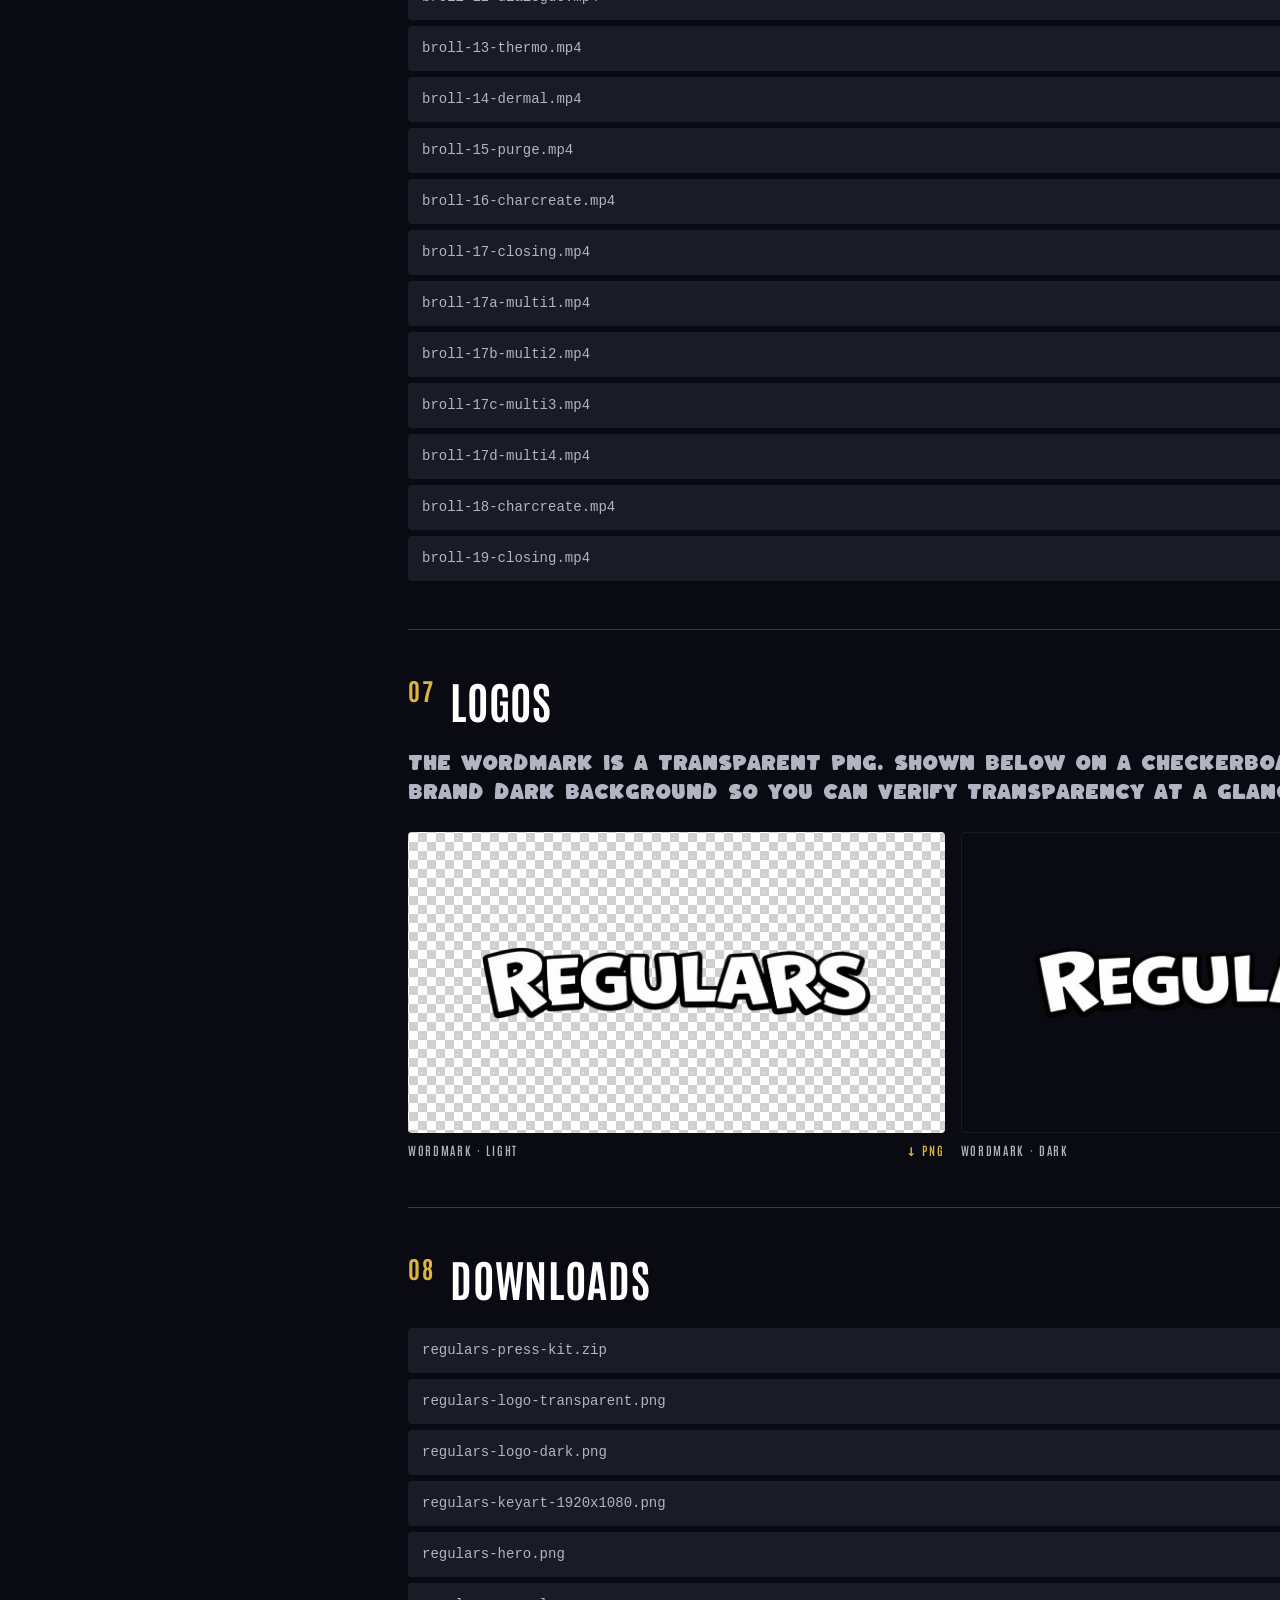
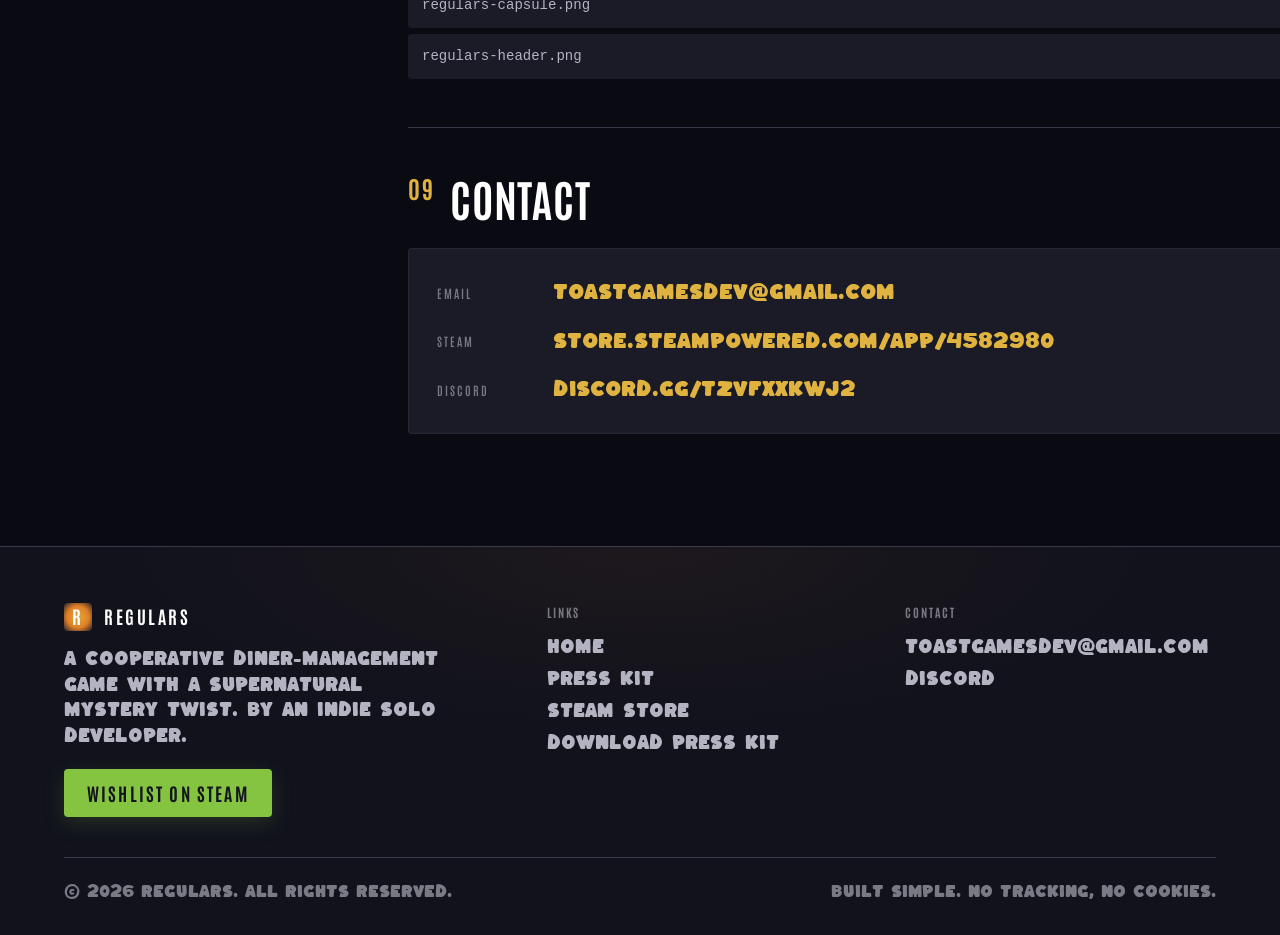
==== commit b8d270a3: "Real art, 29 b-roll clips, matched landing page Co-Authored-By: Claude Opus 4.7 <noreply@anthropic.c" ====
--- a/press.html
+++ b/press.html
@@ -189,74 +189,25 @@
           <section id="images" class="press-section">
             <h2><span class="num">05</span>Images</h2>
             <p style="color: var(--text-secondary); margin-bottom: 24px;">
-              Click any thumbnail to open the lightbox. Use the download link in the lightbox to grab the
-              full-resolution PNG, or right-click any thumbnail and choose "Save link as".
-              <strong>All images: 1920 × 1080 PNG.</strong>
+              Click any image to open the lightbox, then use the download link for the full-resolution
+              file. You can also right-click any thumbnail and choose "Save link as".
             </p>
             <div class="gallery">
-              <a class="gallery__item" href="assets/press/screenshot-01-kitchen-1920x1080.png"
-                 data-lightbox-trigger
-                 data-full="assets/press/screenshot-01-kitchen-1920x1080.png"
-                 data-caption="The kitchen — back of house."
-                 download>
-                <img src="assets/img/screenshot-01-kitchen-thumb.png" alt="The kitchen — back of house" width="640" height="360" loading="lazy">
-                <div class="gallery__item__caption"><span>01 · Kitchen</span><span class="dl">↓ Full-res</span></div>
-              </a>
-              <a class="gallery__item" href="assets/press/screenshot-02-dining-1920x1080.png"
-                 data-lightbox-trigger
-                 data-full="assets/press/screenshot-02-dining-1920x1080.png"
-                 data-caption="The dining room at open."
-                 download>
-                <img src="assets/img/screenshot-02-dining-thumb.png" alt="The dining room at open" width="640" height="360" loading="lazy">
-                <div class="gallery__item__caption"><span>02 · Dining room</span><span class="dl">↓ Full-res</span></div>
-              </a>
-              <a class="gallery__item" href="assets/press/screenshot-03-counter-1920x1080.png"
-                 data-lightbox-trigger
-                 data-full="assets/press/screenshot-03-counter-1920x1080.png"
-                 data-caption="A regular leaning on the counter."
-                 download>
-                <img src="assets/img/screenshot-03-counter-thumb.png" alt="A regular at the counter" width="640" height="360" loading="lazy">
-                <div class="gallery__item__caption"><span>03 · Counter</span><span class="dl">↓ Full-res</span></div>
-              </a>
-              <a class="gallery__item" href="assets/press/screenshot-04-shift-1920x1080.png"
-                 data-lightbox-trigger
-                 data-full="assets/press/screenshot-04-shift-1920x1080.png"
-                 data-caption="Shift just opened — status bar in view."
-                 download>
-                <img src="assets/img/screenshot-04-shift-thumb.png" alt="Status bar at the start of a shift" width="640" height="360" loading="lazy">
-                <div class="gallery__item__caption"><span>04 · Shift open</span><span class="dl">↓ Full-res</span></div>
-              </a>
-              <a class="gallery__item" href="assets/press/screenshot-05-prep-1920x1080.png"
-                 data-lightbox-trigger
-                 data-full="assets/press/screenshot-05-prep-1920x1080.png"
-                 data-caption="Prep counter and pass."
-                 download>
-                <img src="assets/img/screenshot-05-prep-thumb.png" alt="Prep counter and pass" width="640" height="360" loading="lazy">
-                <div class="gallery__item__caption"><span>05 · Prep</span><span class="dl">↓ Full-res</span></div>
-              </a>
-              <a class="gallery__item" href="assets/press/screenshot-06-floor-1920x1080.png"
-                 data-lightbox-trigger
-                 data-full="assets/press/screenshot-06-floor-1920x1080.png"
-                 data-caption="Floor lit by the back walk-in."
-                 download>
-                <img src="assets/img/screenshot-06-floor-thumb.png" alt="Floor lit by the walk-in" width="640" height="360" loading="lazy">
-                <div class="gallery__item__caption"><span>06 · Floor</span><span class="dl">↓ Full-res</span></div>
-              </a>
-              <a class="gallery__item" href="assets/press/screenshot-07-stove-1920x1080.png"
-                 data-lightbox-trigger
-                 data-full="assets/press/screenshot-07-stove-1920x1080.png"
-                 data-caption="The stove and pass — hot side."
-                 download>
-                <img src="assets/img/screenshot-07-stove-thumb.png" alt="The stove" width="640" height="360" loading="lazy">
-                <div class="gallery__item__caption"><span>07 · Stove</span><span class="dl">↓ Full-res</span></div>
-              </a>
               <a class="gallery__item" href="assets/press/regulars-keyart-1920x1080.png"
                  data-lightbox-trigger
                  data-full="assets/press/regulars-keyart-1920x1080.png"
-                 data-caption="Key art — the Regulars logo on black."
+                 data-caption="Key art."
                  download>
-                <img src="assets/img/regulars-keyart.png" alt="Regulars key art" width="1280" height="720" loading="lazy">
-                <div class="gallery__item__caption"><span>08 · Key art</span><span class="dl">↓ Full-res</span></div>
+                <img src="assets/img/regulars-keyart.png" alt="Regulars key art" width="640" height="360" loading="lazy">
+                <div class="gallery__item__caption"><span>Key art</span><span class="dl">↓ Full-res</span></div>
+              </a>
+              <a class="gallery__item" href="assets/press/regulars-hero.png"
+                 data-lightbox-trigger
+                 data-full="assets/press/regulars-hero.png"
+                 data-caption="Hero banner."
+                 download>
+                <img src="assets/img/regulars-hero.png" alt="Regulars hero banner" width="640" height="360" loading="lazy">
+                <div class="gallery__item__caption"><span>Hero banner</span><span class="dl">↓ Full-res</span></div>
               </a>
             </div>
           </section>
@@ -274,15 +225,40 @@
             <p style="margin-bottom: 24px;">
               <a class="dl" href="assets/video/regulars-trailer.mp4" download style="color: var(--accent-glow);">↓ Download trailer (MP4)</a>
             </p>
-            <p style="color: var(--text-secondary);">
-              Need raw clips for B-roll? Drop the original .mp4 files into
-              <code style="color: var(--accent-glow);">assets/video/</code> and they'll appear here:
+            <h3 style="font-family: var(--font-display); text-transform: uppercase; letter-spacing: 0.06em; font-size: 18px; color: var(--accent-glow); margin: 8px 0 12px;">B-roll clips</h3>
+            <p style="color: var(--text-secondary); margin-bottom: 16px;">
+              Individual gameplay clips for B-roll use. Click any to download (MP4).
             </p>
             <ul class="broll-list" aria-label="B-roll clips">
-              <li><span class="name">assets/video/broll-shift-open.mp4</span><span class="meta">Placeholder</span></li>
-              <li><span class="name">assets/video/broll-kitchen-rush.mp4</span><span class="meta">Placeholder</span></li>
-              <li><span class="name">assets/video/broll-serving.mp4</span><span class="meta">Placeholder</span></li>
-              <li><span class="name">assets/video/broll-notebook.mp4</span><span class="meta">Placeholder</span></li>
+              <li><span class="name">broll-02-menu.mp4</span><span class="meta"><a class="dl" href="assets/video/broll-02-menu.mp4" download style="color: var(--accent-glow);">↓ MP4</a></span></li>
+              <li><span class="name">broll-03-cooking.mp4</span><span class="meta"><a class="dl" href="assets/video/broll-03-cooking.mp4" download style="color: var(--accent-glow);">↓ MP4</a></span></li>
+              <li><span class="name">broll-03-dialogue.mp4</span><span class="meta"><a class="dl" href="assets/video/broll-03-dialogue.mp4" download style="color: var(--accent-glow);">↓ MP4</a></span></li>
+              <li><span class="name">broll-04-cooking.mp4</span><span class="meta"><a class="dl" href="assets/video/broll-04-cooking.mp4" download style="color: var(--accent-glow);">↓ MP4</a></span></li>
+              <li><span class="name">broll-04-menu.mp4</span><span class="meta"><a class="dl" href="assets/video/broll-04-menu.mp4" download style="color: var(--accent-glow);">↓ MP4</a></span></li>
+              <li><span class="name">broll-05-drinks.mp4</span><span class="meta"><a class="dl" href="assets/video/broll-05-drinks.mp4" download style="color: var(--accent-glow);">↓ MP4</a></span></li>
+              <li><span class="name">broll-05-plating.mp4</span><span class="meta"><a class="dl" href="assets/video/broll-05-plating.mp4" download style="color: var(--accent-glow);">↓ MP4</a></span></li>
+              <li><span class="name">broll-06-drinks.mp4</span><span class="meta"><a class="dl" href="assets/video/broll-06-drinks.mp4" download style="color: var(--accent-glow);">↓ MP4</a></span></li>
+              <li><span class="name">broll-06-plating.mp4</span><span class="meta"><a class="dl" href="assets/video/broll-06-plating.mp4" download style="color: var(--accent-glow);">↓ MP4</a></span></li>
+              <li><span class="name">broll-07-chopping.mp4</span><span class="meta"><a class="dl" href="assets/video/broll-07-chopping.mp4" download style="color: var(--accent-glow);">↓ MP4</a></span></li>
+              <li><span class="name">broll-08-dishes.mp4</span><span class="meta"><a class="dl" href="assets/video/broll-08-dishes.mp4" download style="color: var(--accent-glow);">↓ MP4</a></span></li>
+              <li><span class="name">broll-08-serving.mp4</span><span class="meta"><a class="dl" href="assets/video/broll-08-serving.mp4" download style="color: var(--accent-glow);">↓ MP4</a></span></li>
+              <li><span class="name">broll-09-chopping.mp4</span><span class="meta"><a class="dl" href="assets/video/broll-09-chopping.mp4" download style="color: var(--accent-glow);">↓ MP4</a></span></li>
+              <li><span class="name">broll-09-serving.mp4</span><span class="meta"><a class="dl" href="assets/video/broll-09-serving.mp4" download style="color: var(--accent-glow);">↓ MP4</a></span></li>
+              <li><span class="name">broll-10-burned.mp4</span><span class="meta"><a class="dl" href="assets/video/broll-10-burned.mp4" download style="color: var(--accent-glow);">↓ MP4</a></span></li>
+              <li><span class="name">broll-10-dishes.mp4</span><span class="meta"><a class="dl" href="assets/video/broll-10-dishes.mp4" download style="color: var(--accent-glow);">↓ MP4</a></span></li>
+              <li><span class="name">broll-11-burned.mp4</span><span class="meta"><a class="dl" href="assets/video/broll-11-burned.mp4" download style="color: var(--accent-glow);">↓ MP4</a></span></li>
+              <li><span class="name">broll-12-dialogue.mp4</span><span class="meta"><a class="dl" href="assets/video/broll-12-dialogue.mp4" download style="color: var(--accent-glow);">↓ MP4</a></span></li>
+              <li><span class="name">broll-13-thermo.mp4</span><span class="meta"><a class="dl" href="assets/video/broll-13-thermo.mp4" download style="color: var(--accent-glow);">↓ MP4</a></span></li>
+              <li><span class="name">broll-14-dermal.mp4</span><span class="meta"><a class="dl" href="assets/video/broll-14-dermal.mp4" download style="color: var(--accent-glow);">↓ MP4</a></span></li>
+              <li><span class="name">broll-15-purge.mp4</span><span class="meta"><a class="dl" href="assets/video/broll-15-purge.mp4" download style="color: var(--accent-glow);">↓ MP4</a></span></li>
+              <li><span class="name">broll-16-charcreate.mp4</span><span class="meta"><a class="dl" href="assets/video/broll-16-charcreate.mp4" download style="color: var(--accent-glow);">↓ MP4</a></span></li>
+              <li><span class="name">broll-17-closing.mp4</span><span class="meta"><a class="dl" href="assets/video/broll-17-closing.mp4" download style="color: var(--accent-glow);">↓ MP4</a></span></li>
+              <li><span class="name">broll-17a-multi1.mp4</span><span class="meta"><a class="dl" href="assets/video/broll-17a-multi1.mp4" download style="color: var(--accent-glow);">↓ MP4</a></span></li>
+              <li><span class="name">broll-17b-multi2.mp4</span><span class="meta"><a class="dl" href="assets/video/broll-17b-multi2.mp4" download style="color: var(--accent-glow);">↓ MP4</a></span></li>
+              <li><span class="name">broll-17c-multi3.mp4</span><span class="meta"><a class="dl" href="assets/video/broll-17c-multi3.mp4" download style="color: var(--accent-glow);">↓ MP4</a></span></li>
+              <li><span class="name">broll-17d-multi4.mp4</span><span class="meta"><a class="dl" href="assets/video/broll-17d-multi4.mp4" download style="color: var(--accent-glow);">↓ MP4</a></span></li>
+              <li><span class="name">broll-18-charcreate.mp4</span><span class="meta"><a class="dl" href="assets/video/broll-18-charcreate.mp4" download style="color: var(--accent-glow);">↓ MP4</a></span></li>
+              <li><span class="name">broll-19-closing.mp4</span><span class="meta"><a class="dl" href="assets/video/broll-19-closing.mp4" download style="color: var(--accent-glow);">↓ MP4</a></span></li>
             </ul>
           </section>
 
@@ -325,39 +301,27 @@
               </li>
               <li>
                 <span class="name">regulars-logo-transparent.png</span>
-                <span class="meta"><a class="dl" href="assets/press/regulars-logo-transparent.png" download style="color: var(--accent-glow);">↓ PNG · 1920×1080</a></span>
+                <span class="meta"><a class="dl" href="assets/press/regulars-logo-transparent.png" download style="color: var(--accent-glow);">↓ PNG · wordmark</a></span>
               </li>
               <li>
                 <span class="name">regulars-logo-dark.png</span>
-                <span class="meta"><a class="dl" href="assets/press/regulars-logo-dark.png" download style="color: var(--accent-glow);">↓ PNG · 1920×1080</a></span>
-              </li>
-              <li>
-                <span class="name">screenshot-01-kitchen-1920x1080.png</span>
-                <span class="meta"><a class="dl" href="assets/press/screenshot-01-kitchen-1920x1080.png" download style="color: var(--accent-glow);">↓ PNG · 1920×1080</a></span>
-              </li>
-              <li>
-                <span class="name">screenshot-02-dining-1920x1080.png</span>
-                <span class="meta"><a class="dl" href="assets/press/screenshot-02-dining-1920x1080.png" download style="color: var(--accent-glow);">↓ PNG · 1920×1080</a></span>
-              </li>
-              <li>
-                <span class="name">screenshot-03-counter-1920x1080.png</span>
-                <span class="meta"><a class="dl" href="assets/press/screenshot-03-counter-1920x1080.png" download style="color: var(--accent-glow);">↓ PNG · 1920×1080</a></span>
-              </li>
-              <li>
-                <span class="name">screenshot-04-shift-1920x1080.png</span>
-                <span class="meta"><a class="dl" href="assets/press/screenshot-04-shift-1920x1080.png" download style="color: var(--accent-glow);">↓ PNG · 1920×1080</a></span>
-              </li>
-              <li>
-                <span class="name">screenshot-05-prep-1920x1080.png</span>
-                <span class="meta"><a class="dl" href="assets/press/screenshot-05-prep-1920x1080.png" download style="color: var(--accent-glow);">↓ PNG · 1920×1080</a></span>
-              </li>
-              <li>
-                <span class="name">screenshot-06-floor-1920x1080.png</span>
-                <span class="meta"><a class="dl" href="assets/press/screenshot-06-floor-1920x1080.png" download style="color: var(--accent-glow);">↓ PNG · 1920×1080</a></span>
-              </li>
-              <li>
-                <span class="name">screenshot-07-stove-1920x1080.png</span>
-                <span class="meta"><a class="dl" href="assets/press/screenshot-07-stove-1920x1080.png" download style="color: var(--accent-glow);">↓ PNG · 1920×1080</a></span>
+                <span class="meta"><a class="dl" href="assets/press/regulars-logo-dark.png" download style="color: var(--accent-glow);">↓ PNG · wordmark (dark bg)</a></span>
+              </li>
+              <li>
+                <span class="name">regulars-keyart-1920x1080.png</span>
+                <span class="meta"><a class="dl" href="assets/press/regulars-keyart-1920x1080.png" download style="color: var(--accent-glow);">↓ PNG · key art</a></span>
+              </li>
+              <li>
+                <span class="name">regulars-hero.png</span>
+                <span class="meta"><a class="dl" href="assets/press/regulars-hero.png" download style="color: var(--accent-glow);">↓ PNG · hero banner</a></span>
+              </li>
+              <li>
+                <span class="name">regulars-capsule.png</span>
+                <span class="meta"><a class="dl" href="assets/press/regulars-capsule.png" download style="color: var(--accent-glow);">↓ PNG · capsule</a></span>
+              </li>
+              <li>
+                <span class="name">regulars-header.png</span>
+                <span class="meta"><a class="dl" href="assets/press/regulars-header.png" download style="color: var(--accent-glow);">↓ PNG · header</a></span>
               </li>
             </ul>
           </section>
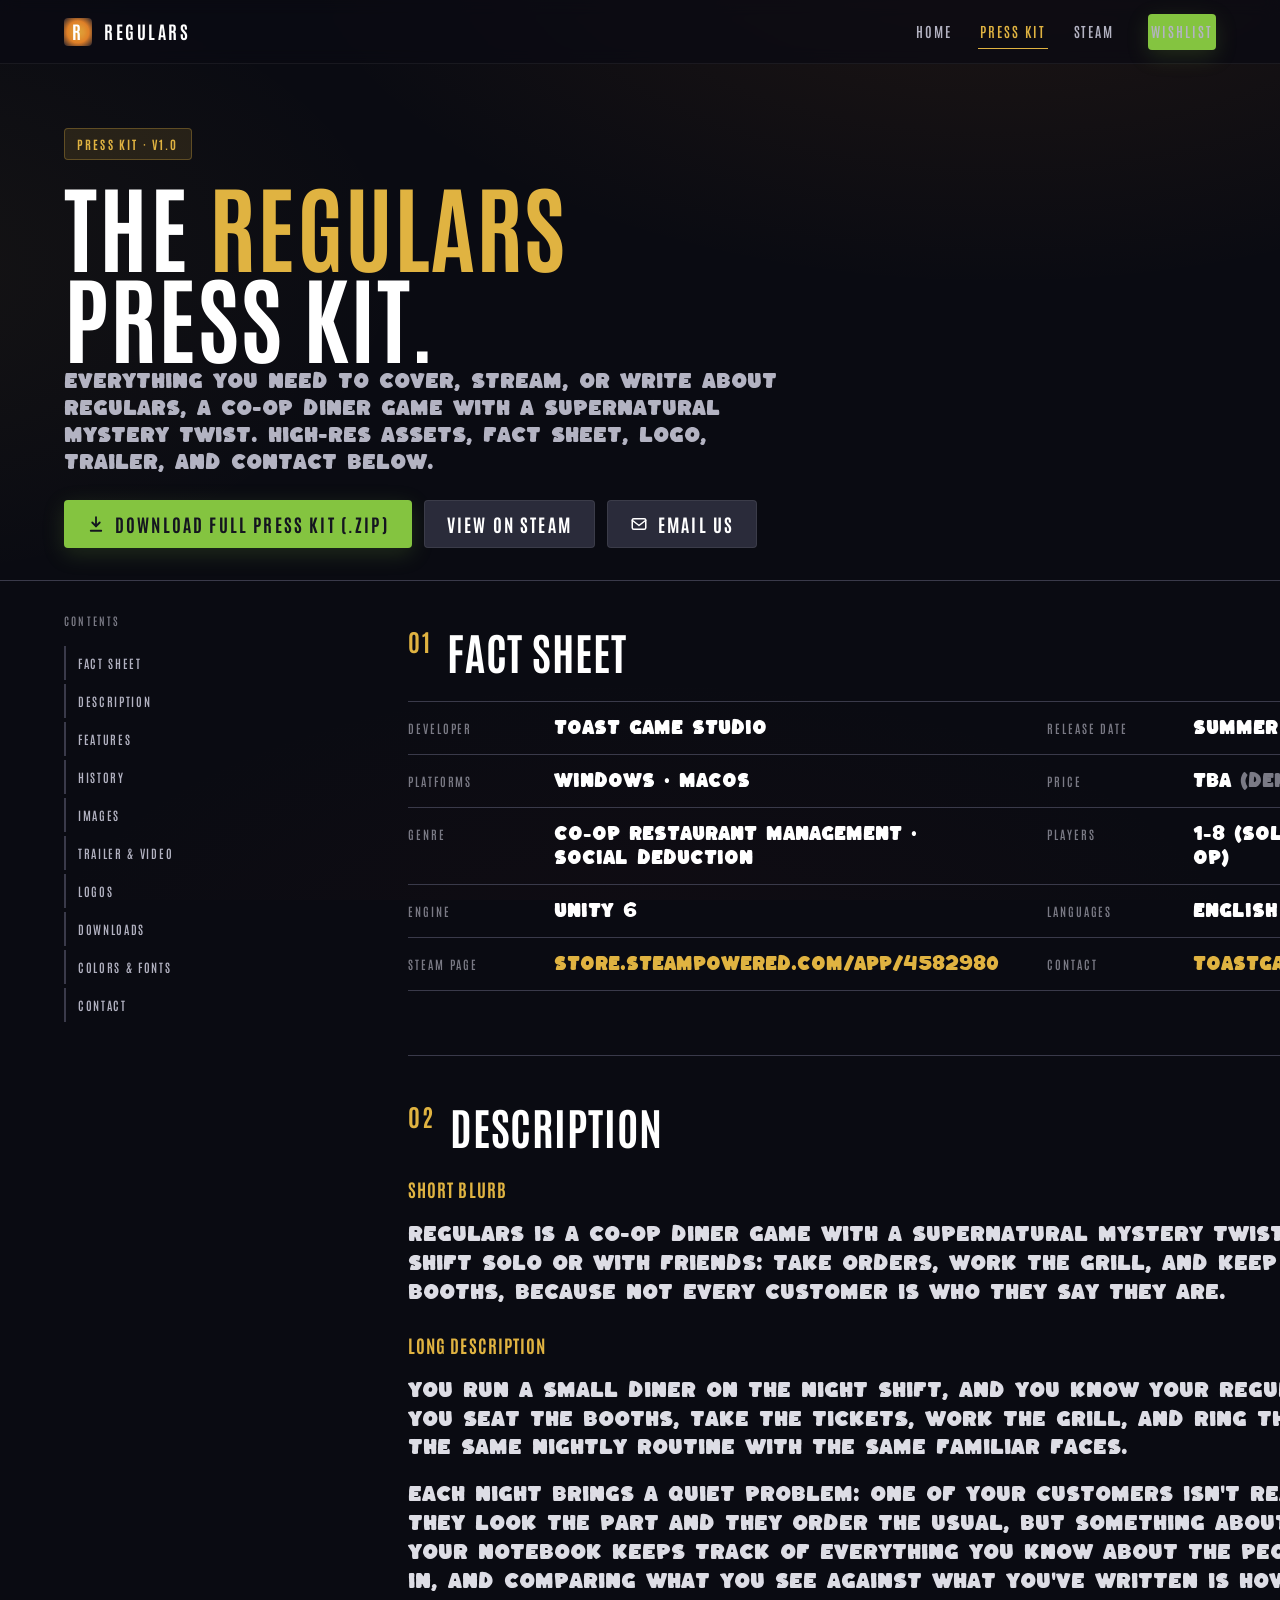
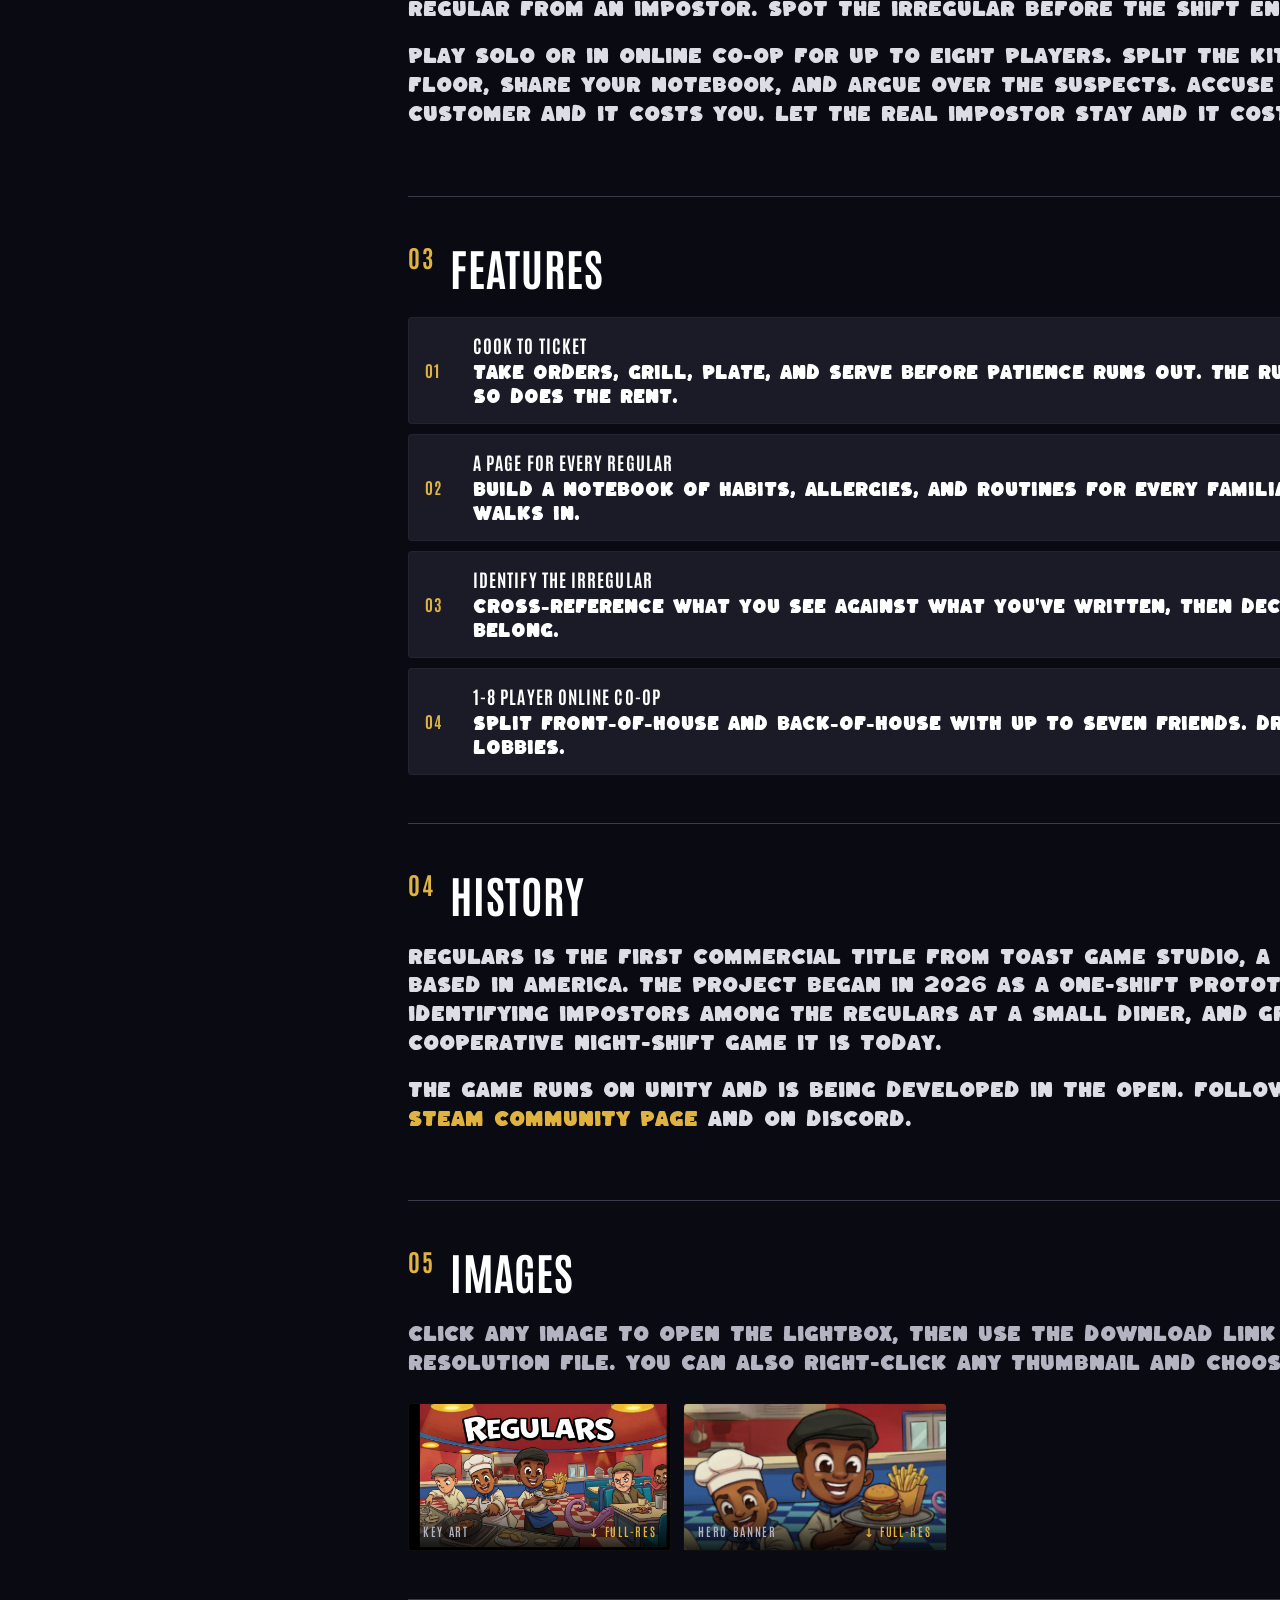
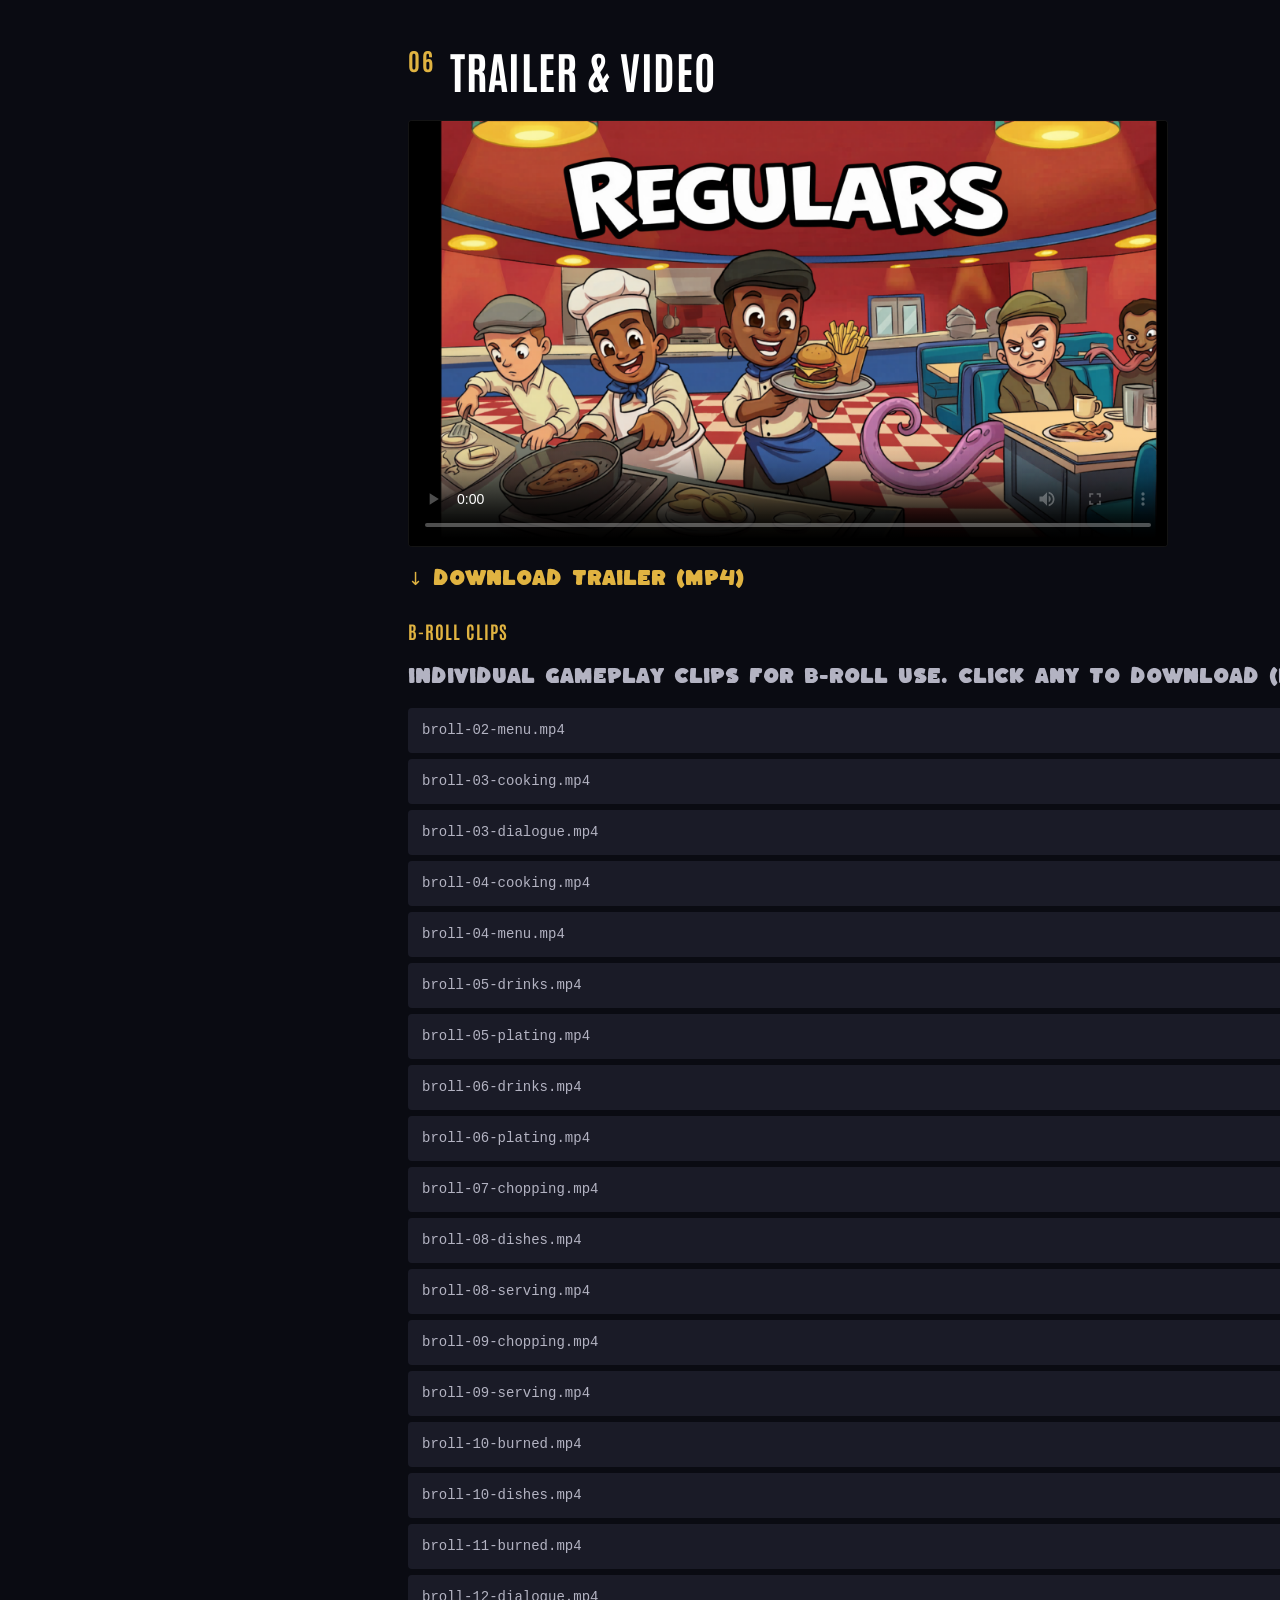
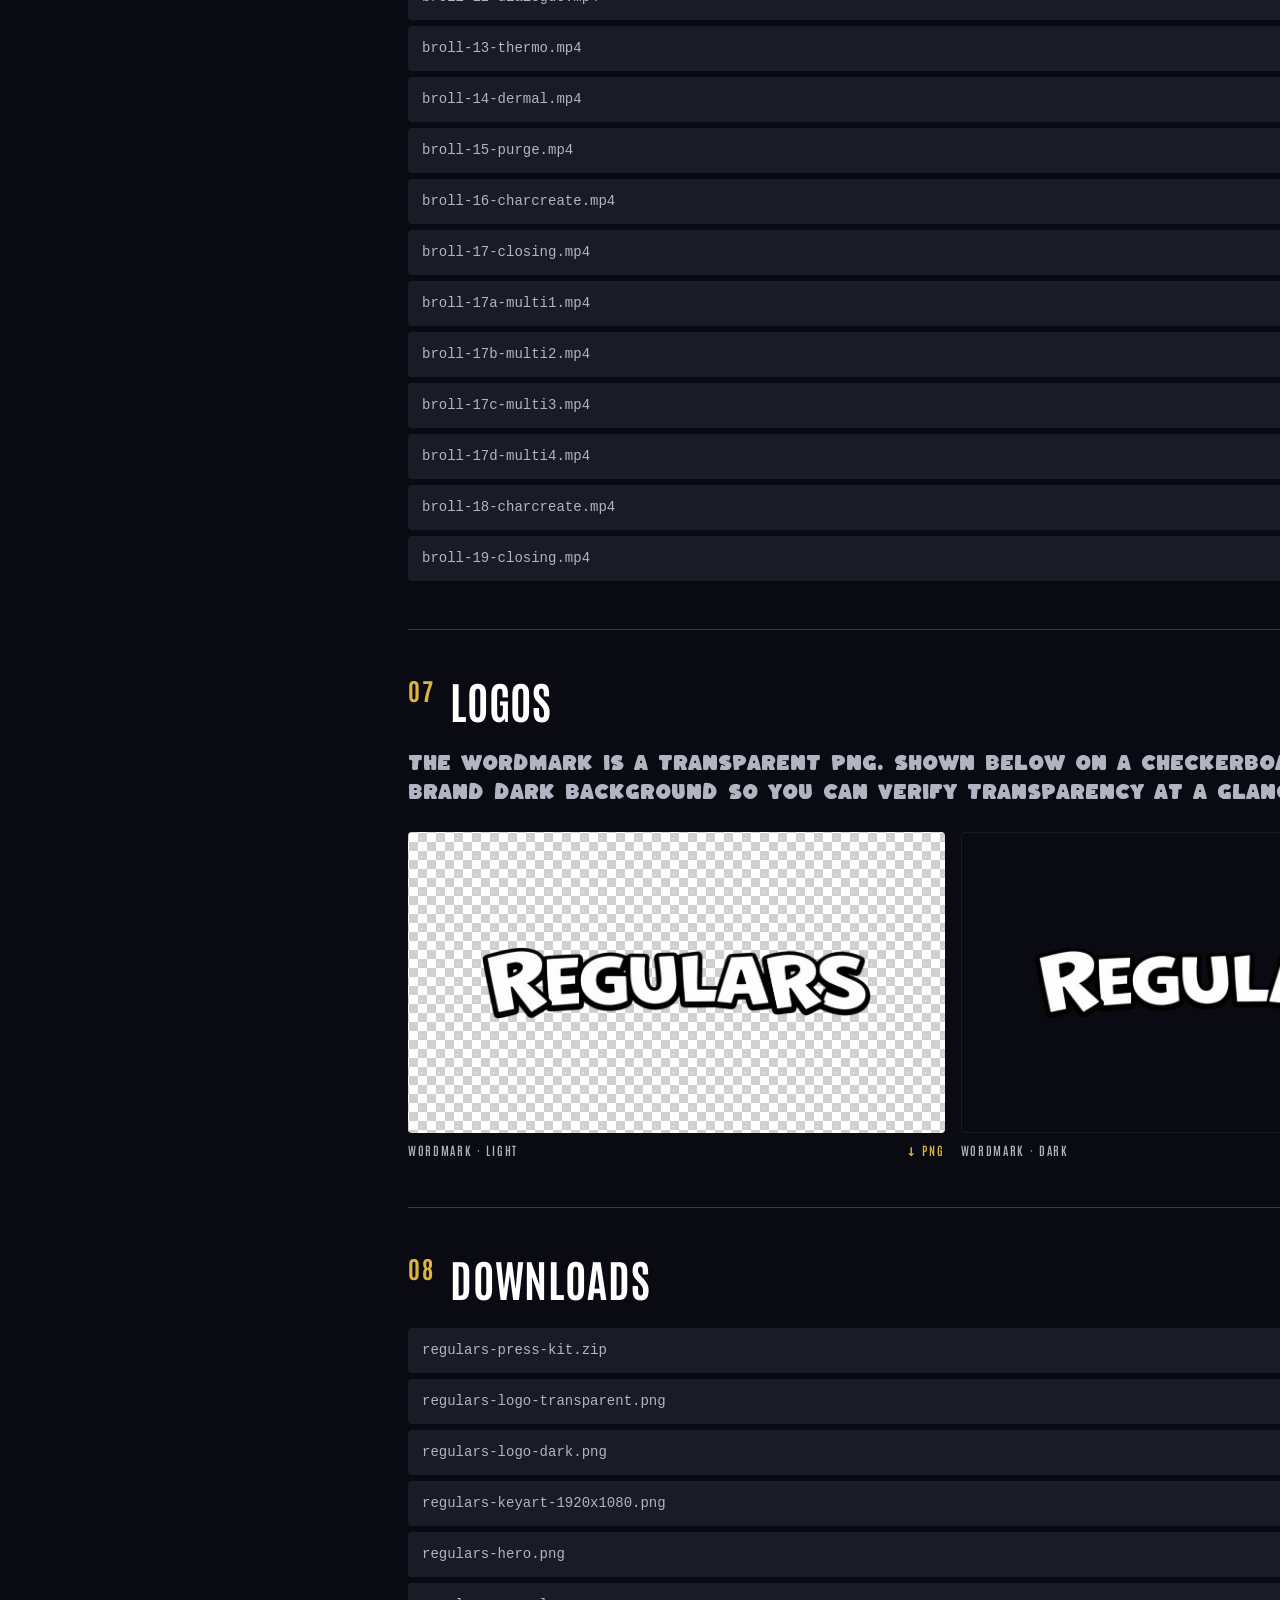
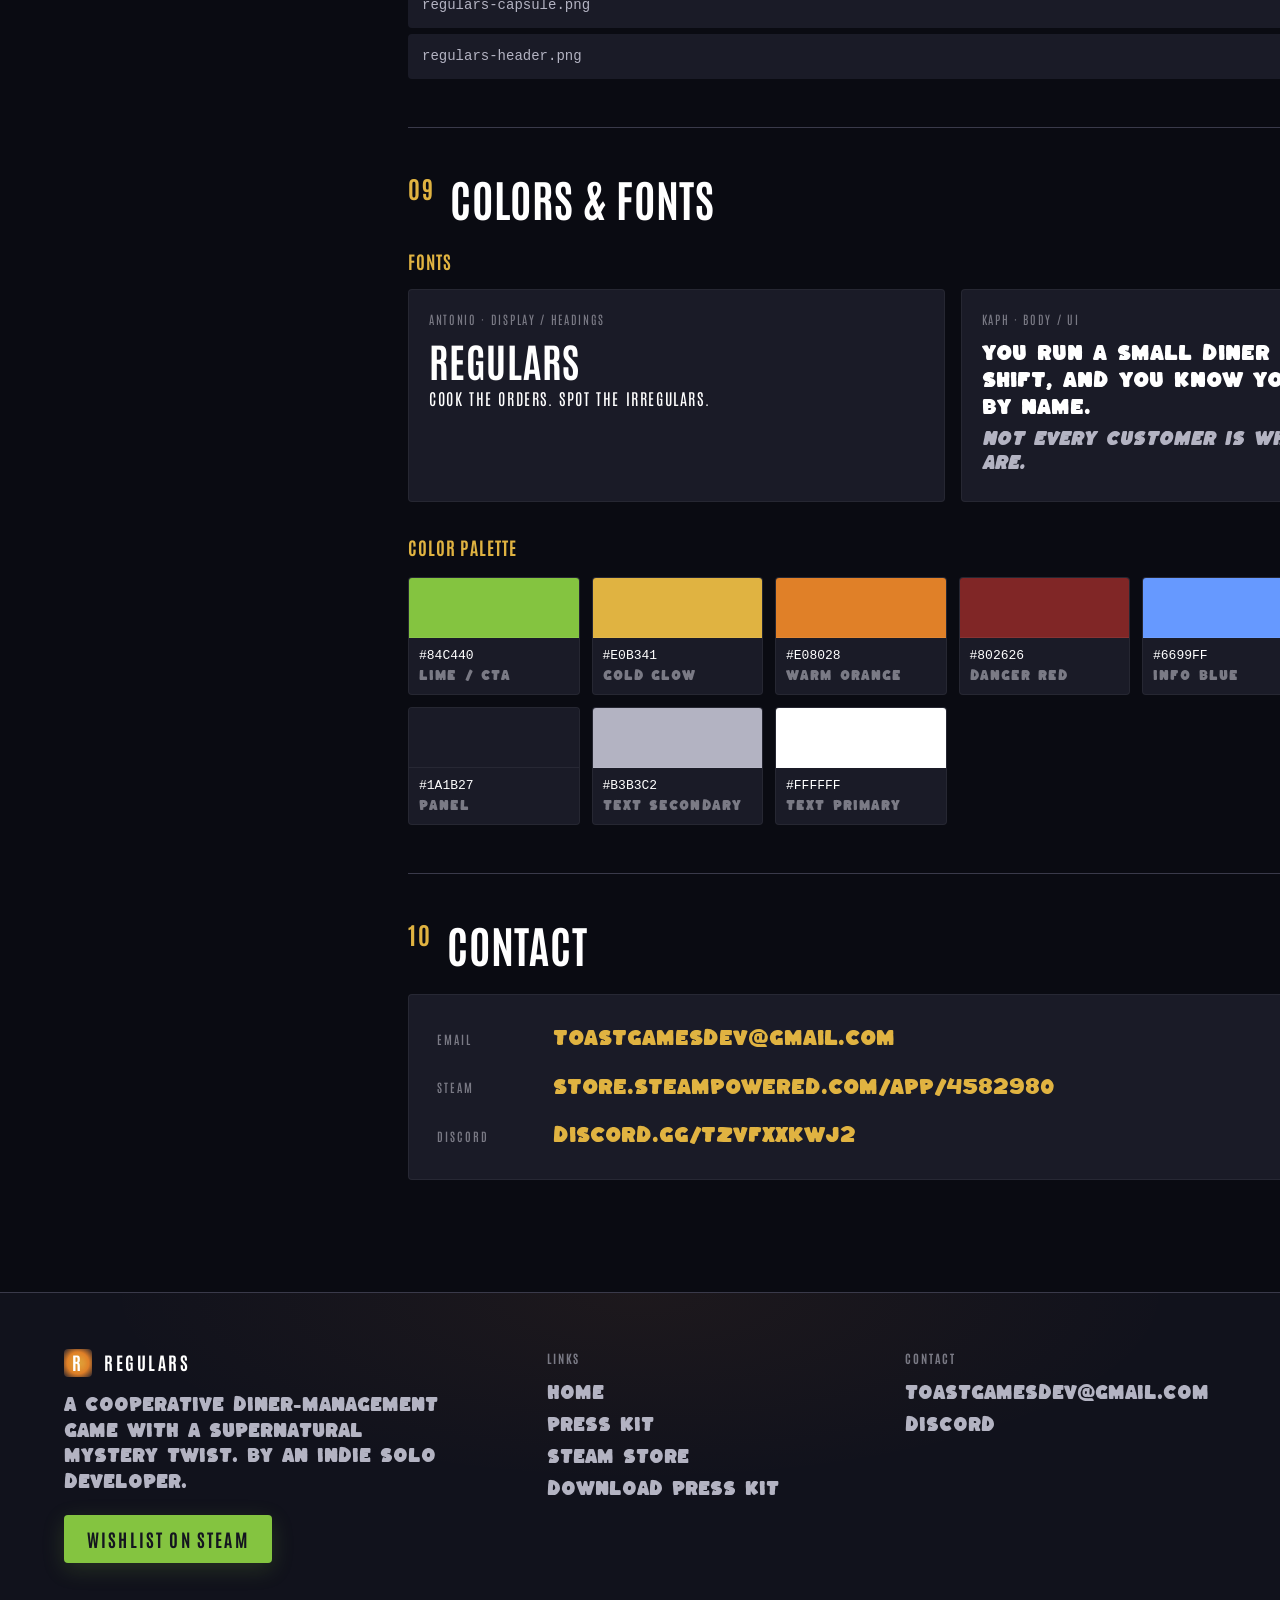
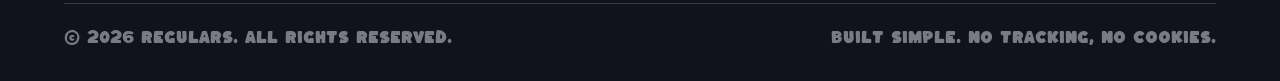
==== commit aa9c148f: "Real press-kit zip + colors & fonts section Co-Authored-By: Claude Opus 4.7 <noreply@anthropic.com>" ====
--- a/press.html
+++ b/press.html
@@ -100,6 +100,7 @@
           <a href="#video">Trailer &amp; video</a>
           <a href="#logos">Logos</a>
           <a href="#downloads">Downloads</a>
+          <a href="#brand">Colors &amp; fonts</a>
           <a href="#contact">Contact</a>
         </aside>
 
@@ -326,9 +327,41 @@
             </ul>
           </section>
 
+          <!-- Brand: colors & fonts -->
+          <section id="brand" class="press-section">
+            <h2><span class="num">09</span>Colors &amp; fonts</h2>
+
+            <h3 class="brand-subhead">Fonts</h3>
+            <div class="font-samples">
+              <div class="font-sample">
+                <div class="font-sample__name">Antonio · display / headings</div>
+                <div class="font-sample__demo t-display" style="font-size: 40px; line-height: 1;">Regulars</div>
+                <div class="font-sample__demo" style="font-family: var(--font-display); text-transform: uppercase; letter-spacing: 0.1em; font-size: 16px;">Cook the orders. Spot the irregulars.</div>
+              </div>
+              <div class="font-sample">
+                <div class="font-sample__name">Kaph · body / UI</div>
+                <div class="font-sample__demo" style="font-family: var(--font-ui); font-size: 18px;">You run a small diner on the night shift, and you know your regulars by name.</div>
+                <div class="font-sample__demo" style="font-family: var(--font-ui); font-style: italic; font-size: 16px; color: var(--text-secondary);">Not every customer is who they say they are.</div>
+              </div>
+            </div>
+
+            <h3 class="brand-subhead" style="margin-top: 32px;">Color palette</h3>
+            <div class="swatches">
+              <div class="swatch"><span class="swatch__chip" style="background:#84C440"></span><span class="swatch__hex">#84C440</span><span class="swatch__label">Lime / CTA</span></div>
+              <div class="swatch"><span class="swatch__chip" style="background:#E0B341"></span><span class="swatch__hex">#E0B341</span><span class="swatch__label">Gold glow</span></div>
+              <div class="swatch"><span class="swatch__chip" style="background:#E08028"></span><span class="swatch__hex">#E08028</span><span class="swatch__label">Warm orange</span></div>
+              <div class="swatch"><span class="swatch__chip" style="background:#802626"></span><span class="swatch__hex">#802626</span><span class="swatch__label">Danger red</span></div>
+              <div class="swatch"><span class="swatch__chip" style="background:#6699FF"></span><span class="swatch__hex">#6699FF</span><span class="swatch__label">Info blue</span></div>
+              <div class="swatch"><span class="swatch__chip" style="background:#0A0B12"></span><span class="swatch__hex">#0A0B12</span><span class="swatch__label">Base bg</span></div>
+              <div class="swatch"><span class="swatch__chip" style="background:#1A1B27"></span><span class="swatch__hex">#1A1B27</span><span class="swatch__label">Panel</span></div>
+              <div class="swatch"><span class="swatch__chip" style="background:#B3B3C2"></span><span class="swatch__hex">#B3B3C2</span><span class="swatch__label">Text secondary</span></div>
+              <div class="swatch"><span class="swatch__chip" style="background:#FFFFFF"></span><span class="swatch__hex">#FFFFFF</span><span class="swatch__label">Text primary</span></div>
+            </div>
+          </section>
+
           <!-- Contact -->
           <section id="contact" class="press-section">
-            <h2><span class="num">09</span>Contact</h2>
+            <h2><span class="num">10</span>Contact</h2>
             <div class="contact-card">
               <div class="contact-row">
                 <span class="contact-row__label">Email</span>
--- a/css/style.css
+++ b/css/style.css
@@ -1045,6 +1045,52 @@
   border-radius: var(--radius);
 }
 
+/* brand: colors & fonts */
+.brand-subhead {
+  font-family: var(--font-display);
+  text-transform: uppercase;
+  letter-spacing: 0.06em;
+  font-size: 18px;
+  color: var(--accent-glow);
+  margin: 0 0 14px;
+}
+.font-samples {
+  display: grid;
+  grid-template-columns: 1fr 1fr;
+  gap: 16px;
+}
+@media (max-width: 700px) { .font-samples { grid-template-columns: 1fr; } }
+.font-sample {
+  background: var(--panel-bg);
+  border: 1px solid rgba(255,255,255,0.05);
+  border-radius: var(--radius);
+  padding: 20px;
+}
+.font-sample__name {
+  font-family: var(--font-display);
+  text-transform: uppercase;
+  letter-spacing: 0.14em;
+  font-size: 12px;
+  color: var(--text-muted);
+  margin-bottom: 12px;
+}
+.font-sample__demo { color: var(--text-primary); margin: 6px 0; }
+.swatches {
+  display: grid;
+  grid-template-columns: repeat(auto-fill, minmax(150px, 1fr));
+  gap: 12px;
+  margin-top: 16px;
+}
+.swatch {
+  background: var(--panel-bg);
+  border: 1px solid rgba(255,255,255,0.05);
+  border-radius: var(--radius);
+  overflow: hidden;
+}
+.swatch__chip { display: block; height: 60px; border-bottom: 1px solid rgba(255,255,255,0.06); }
+.swatch__hex { display: block; font-family: ui-monospace, monospace; font-size: 13px; color: var(--text-primary); padding: 8px 10px 2px; }
+.swatch__label { display: block; font-size: 11px; color: var(--text-muted); padding: 0 10px 10px; text-transform: uppercase; letter-spacing: 0.1em; }
+
 /* Print-friendly press */
 @media print {
   .site-header, .site-footer, .press-toc, .lightbox, .nav-toggle { display: none !important; }
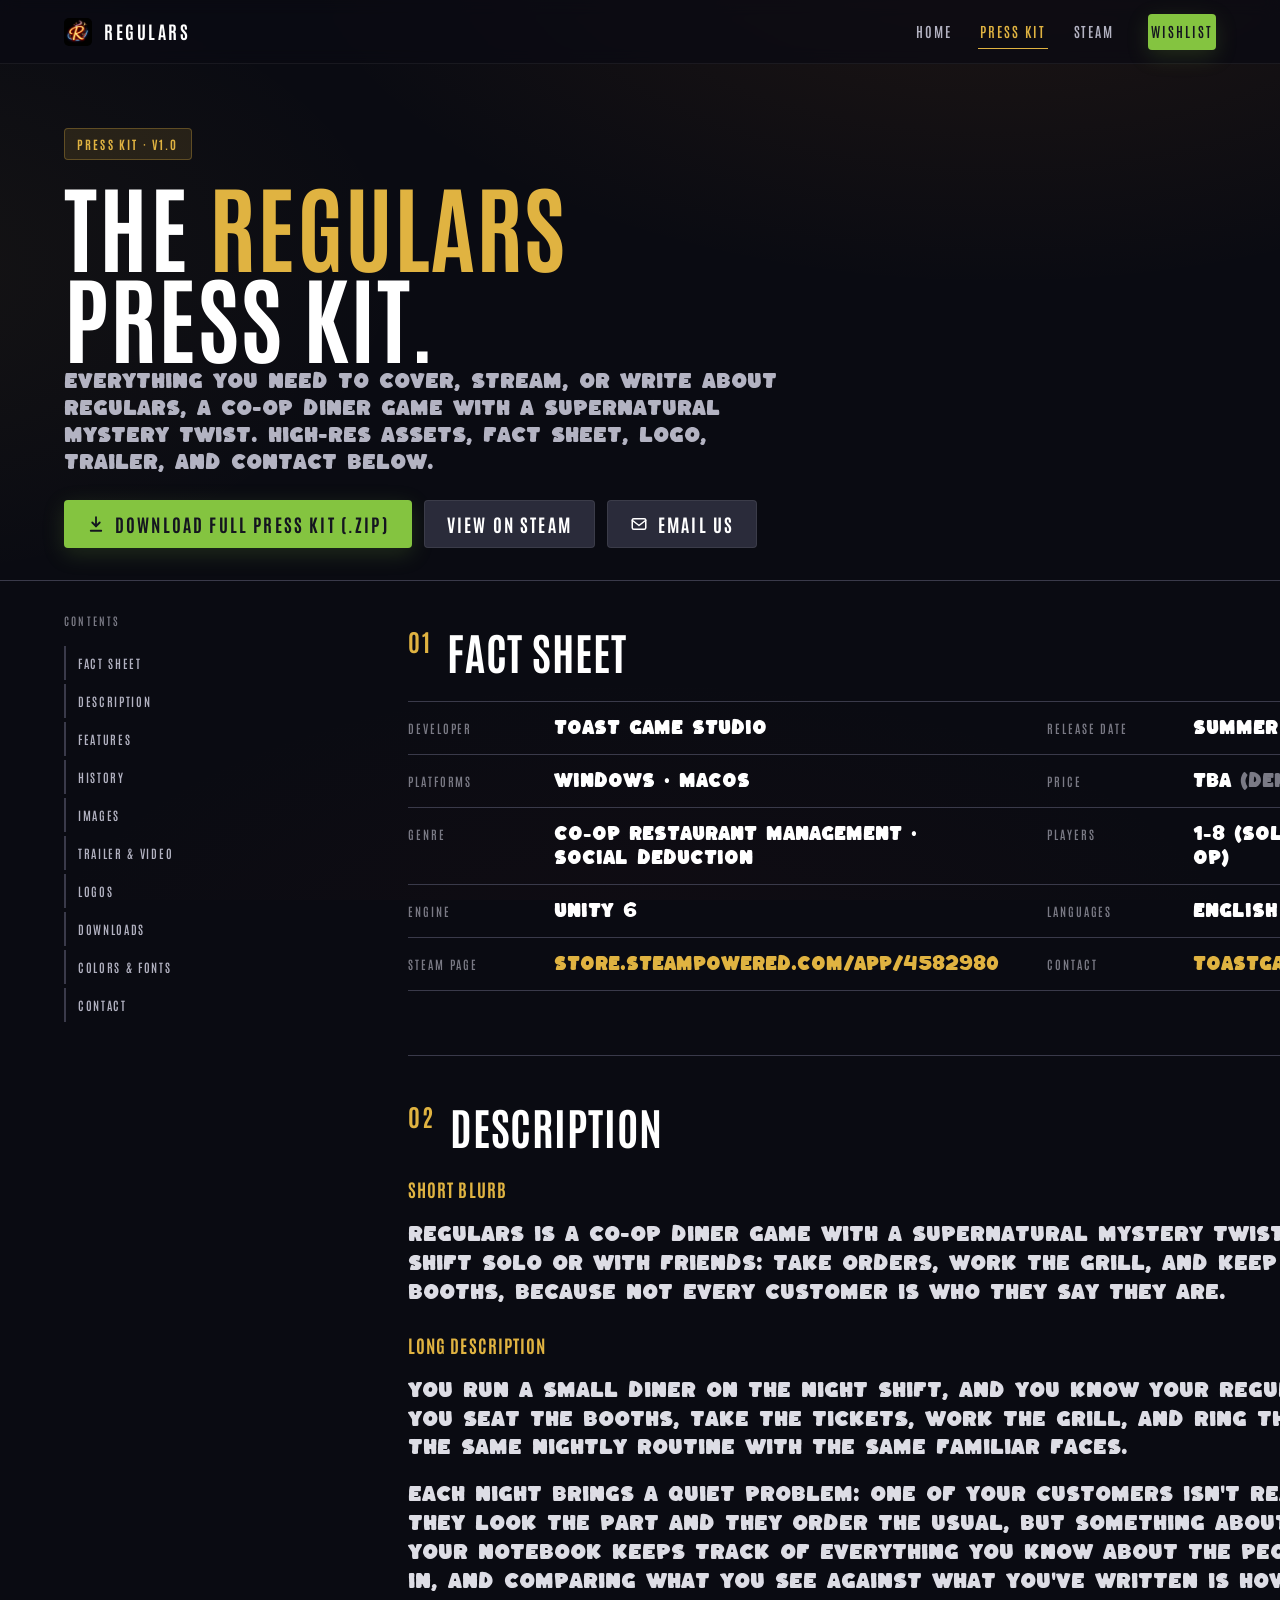
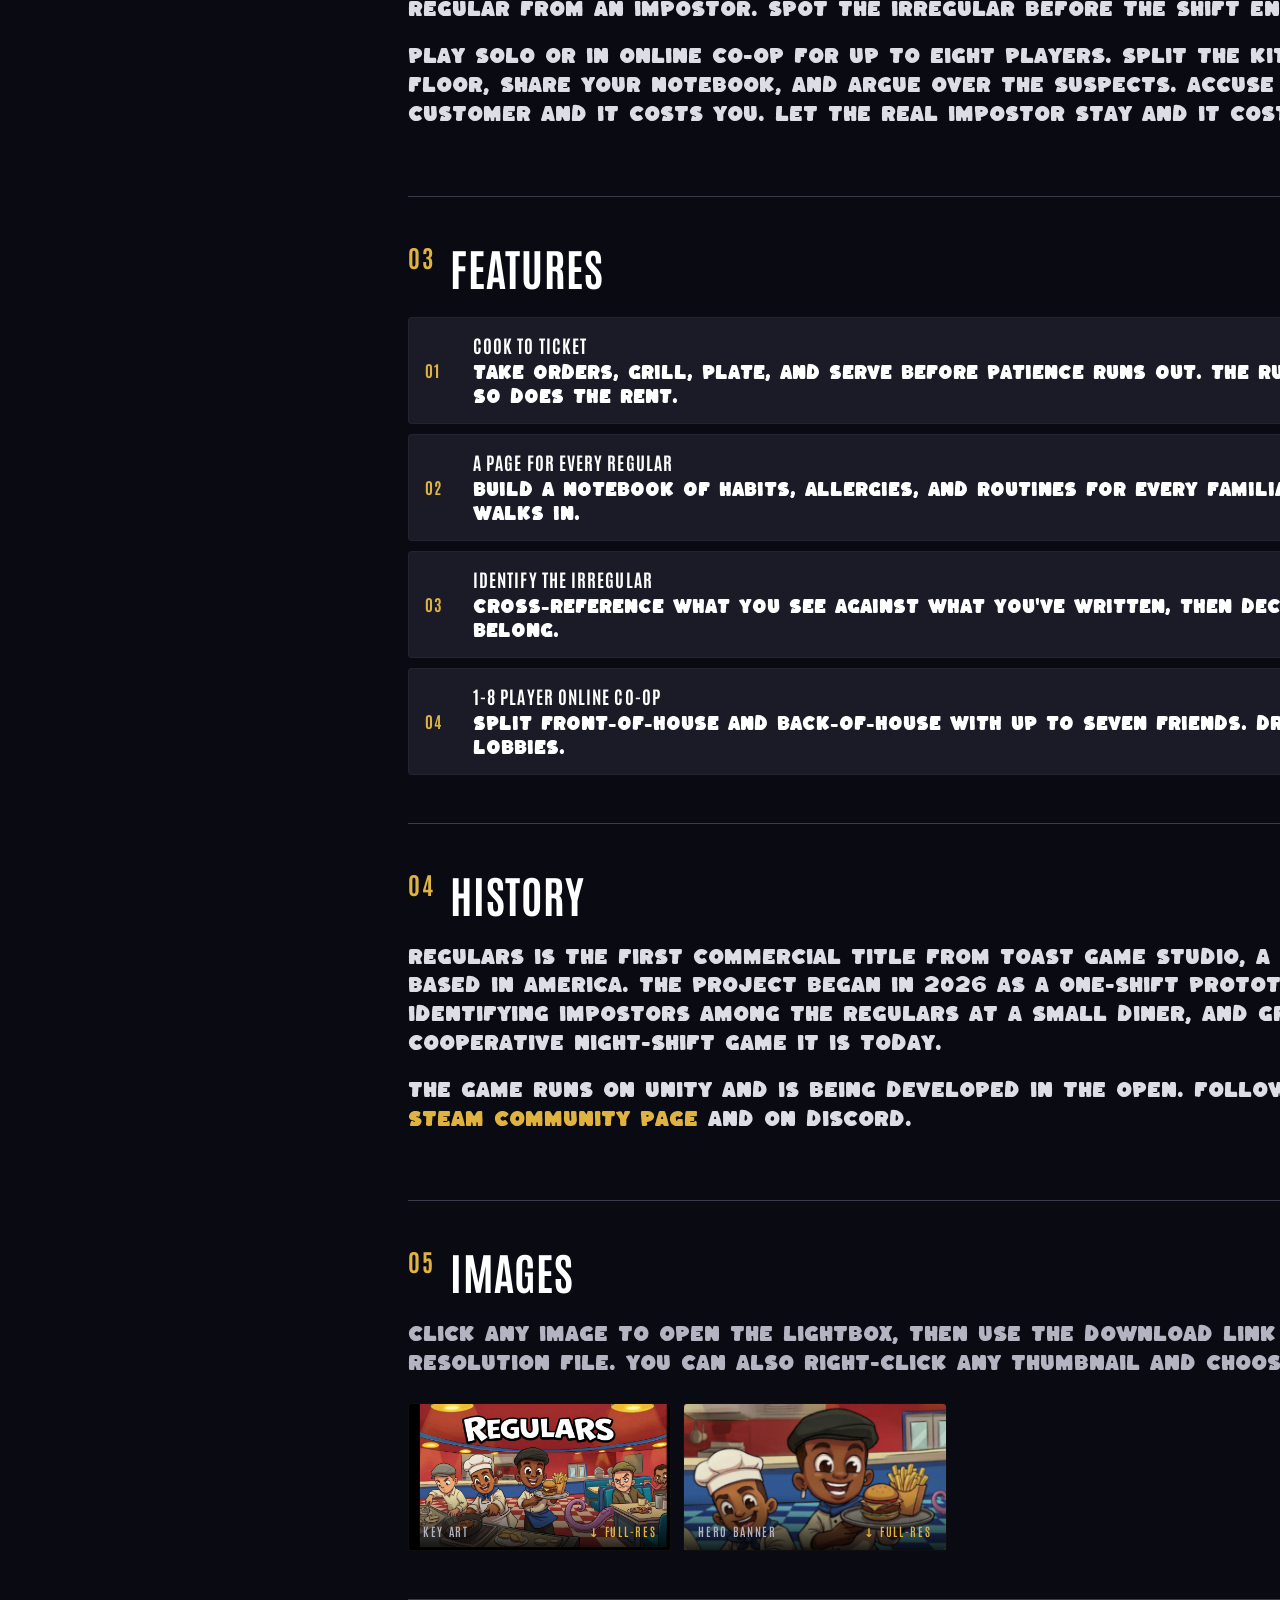
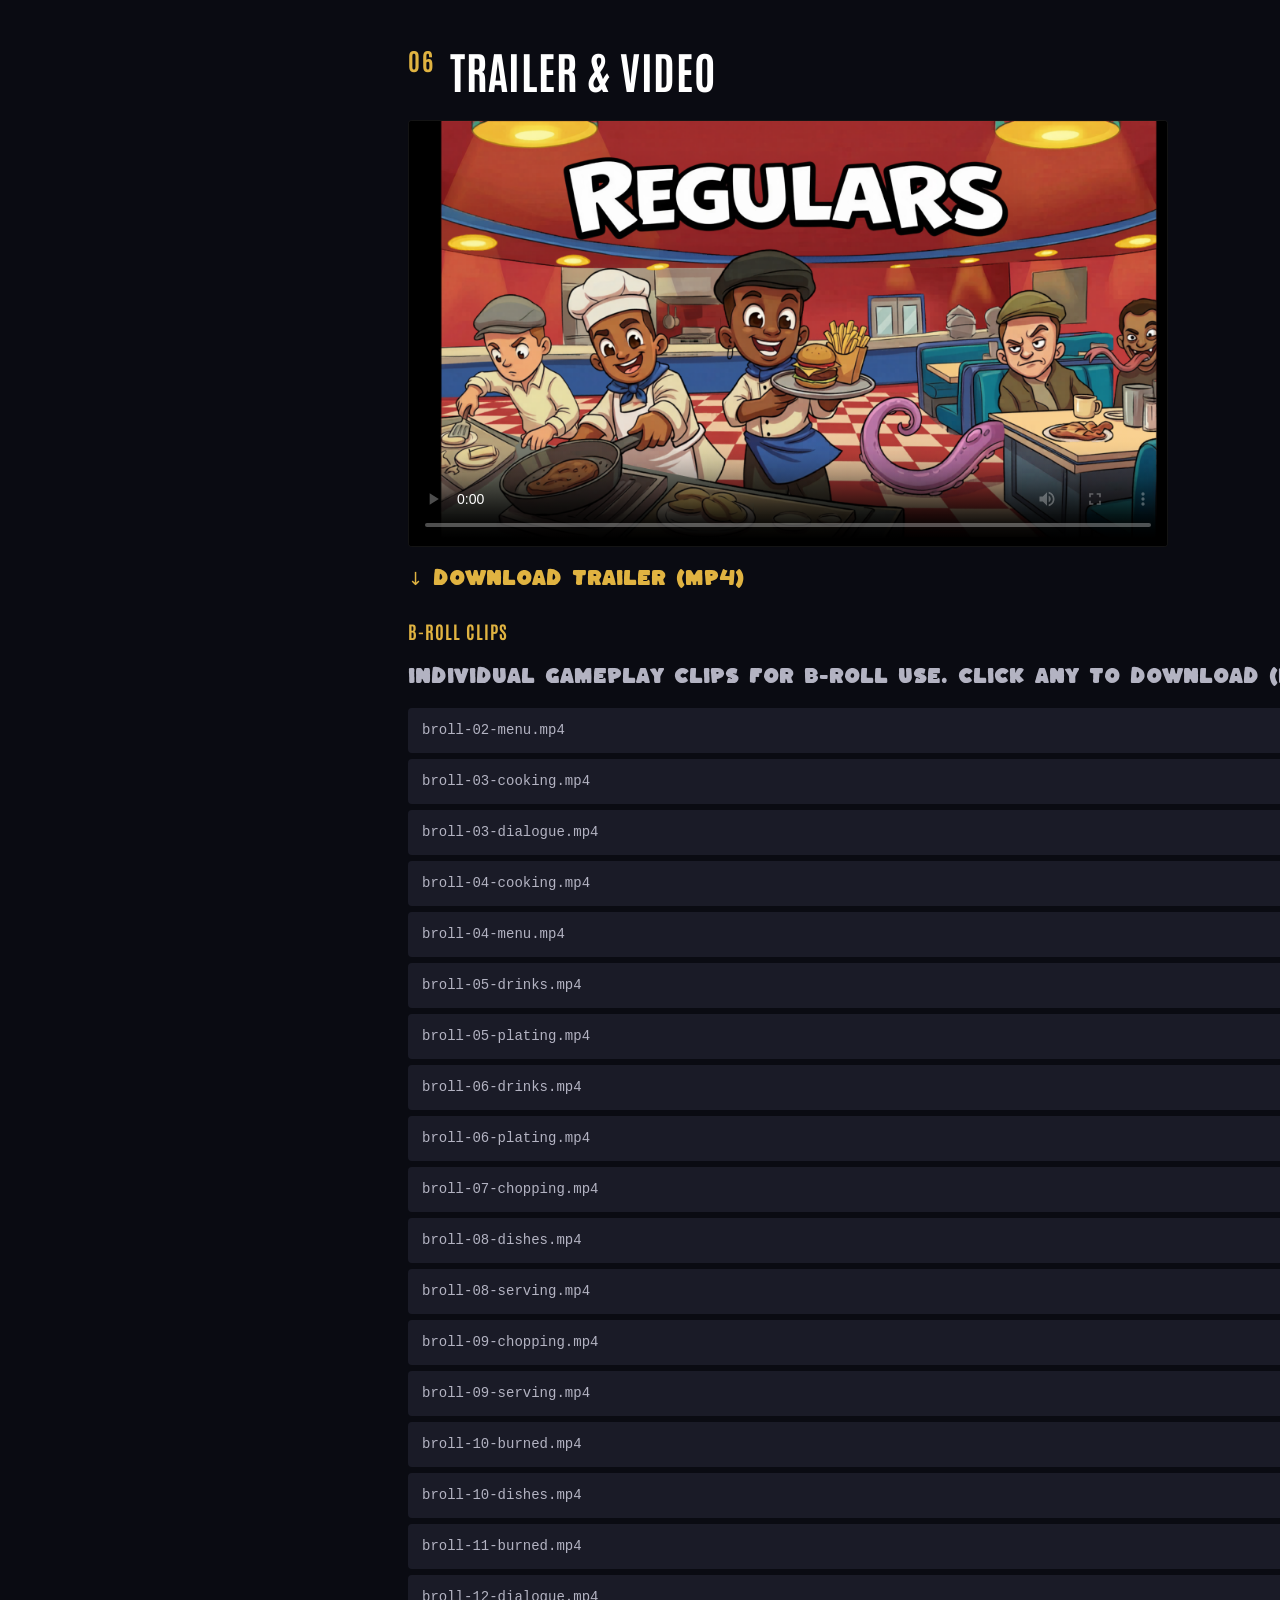
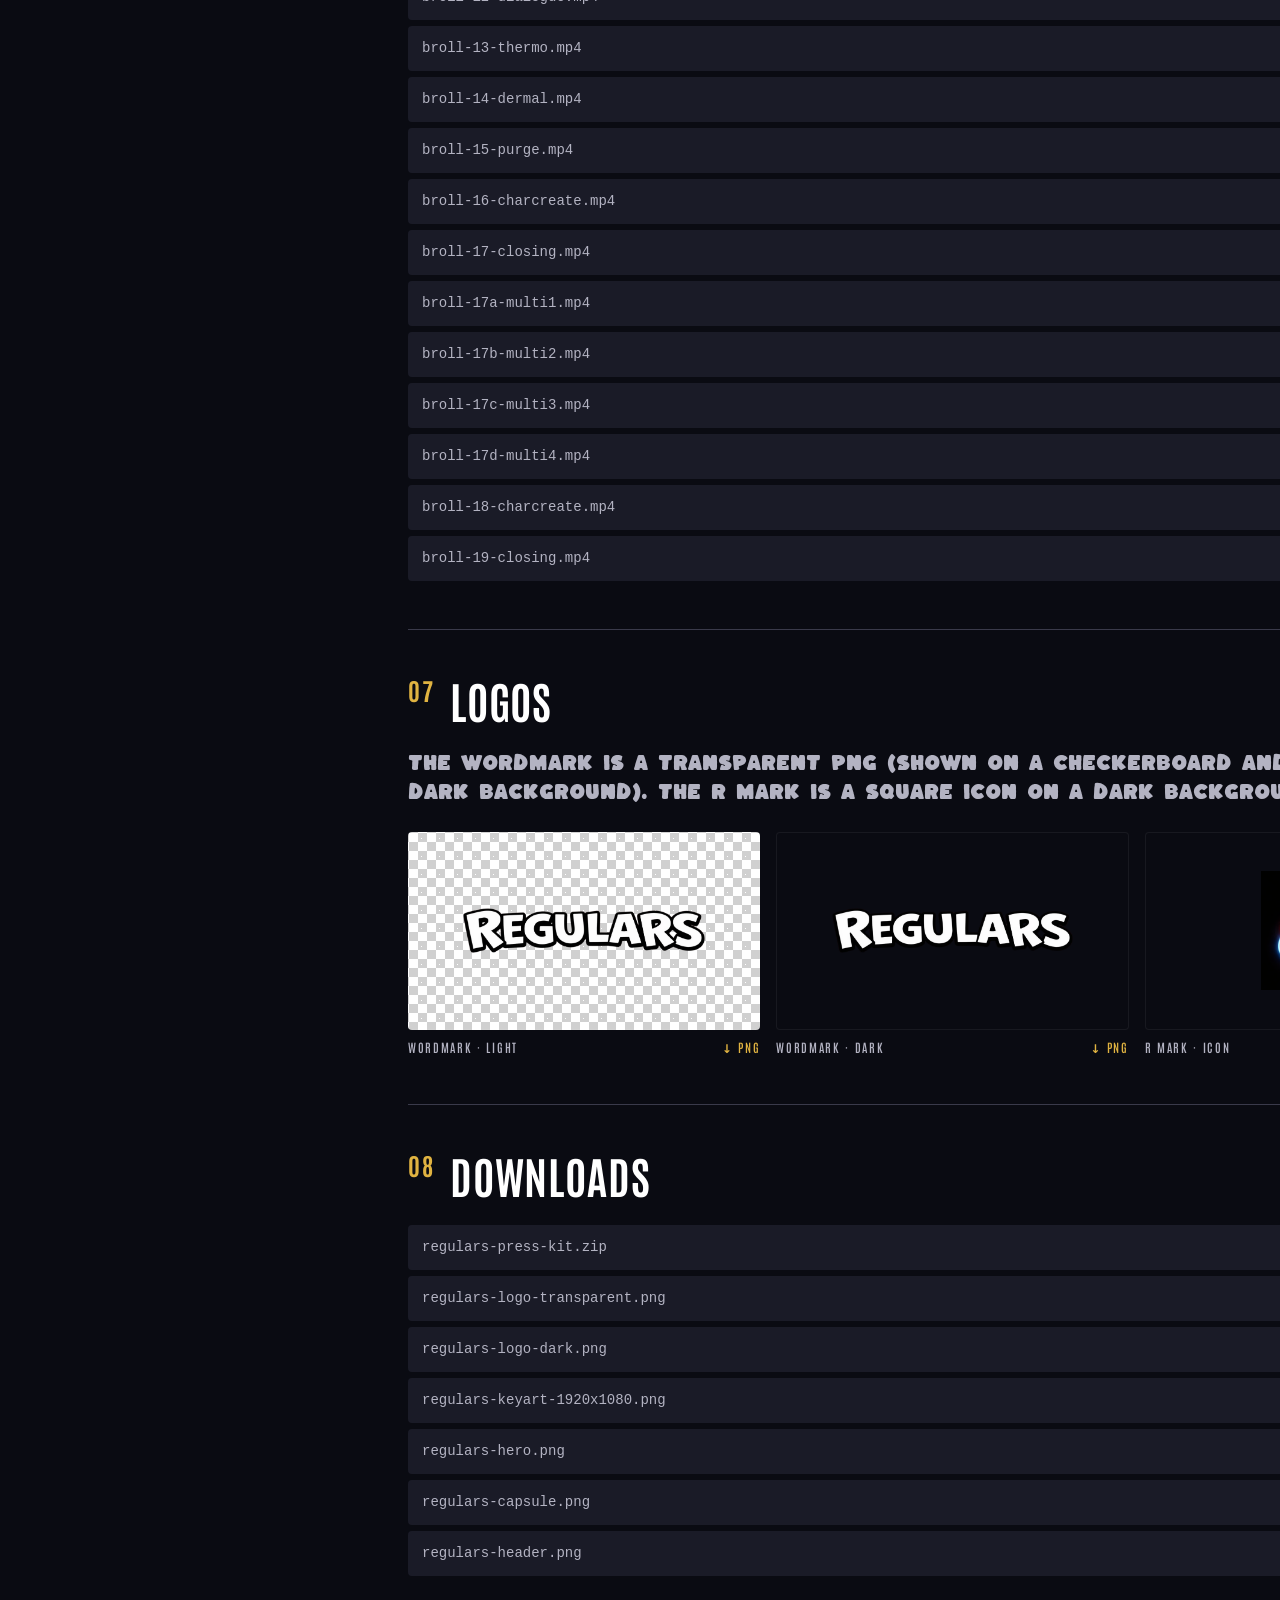
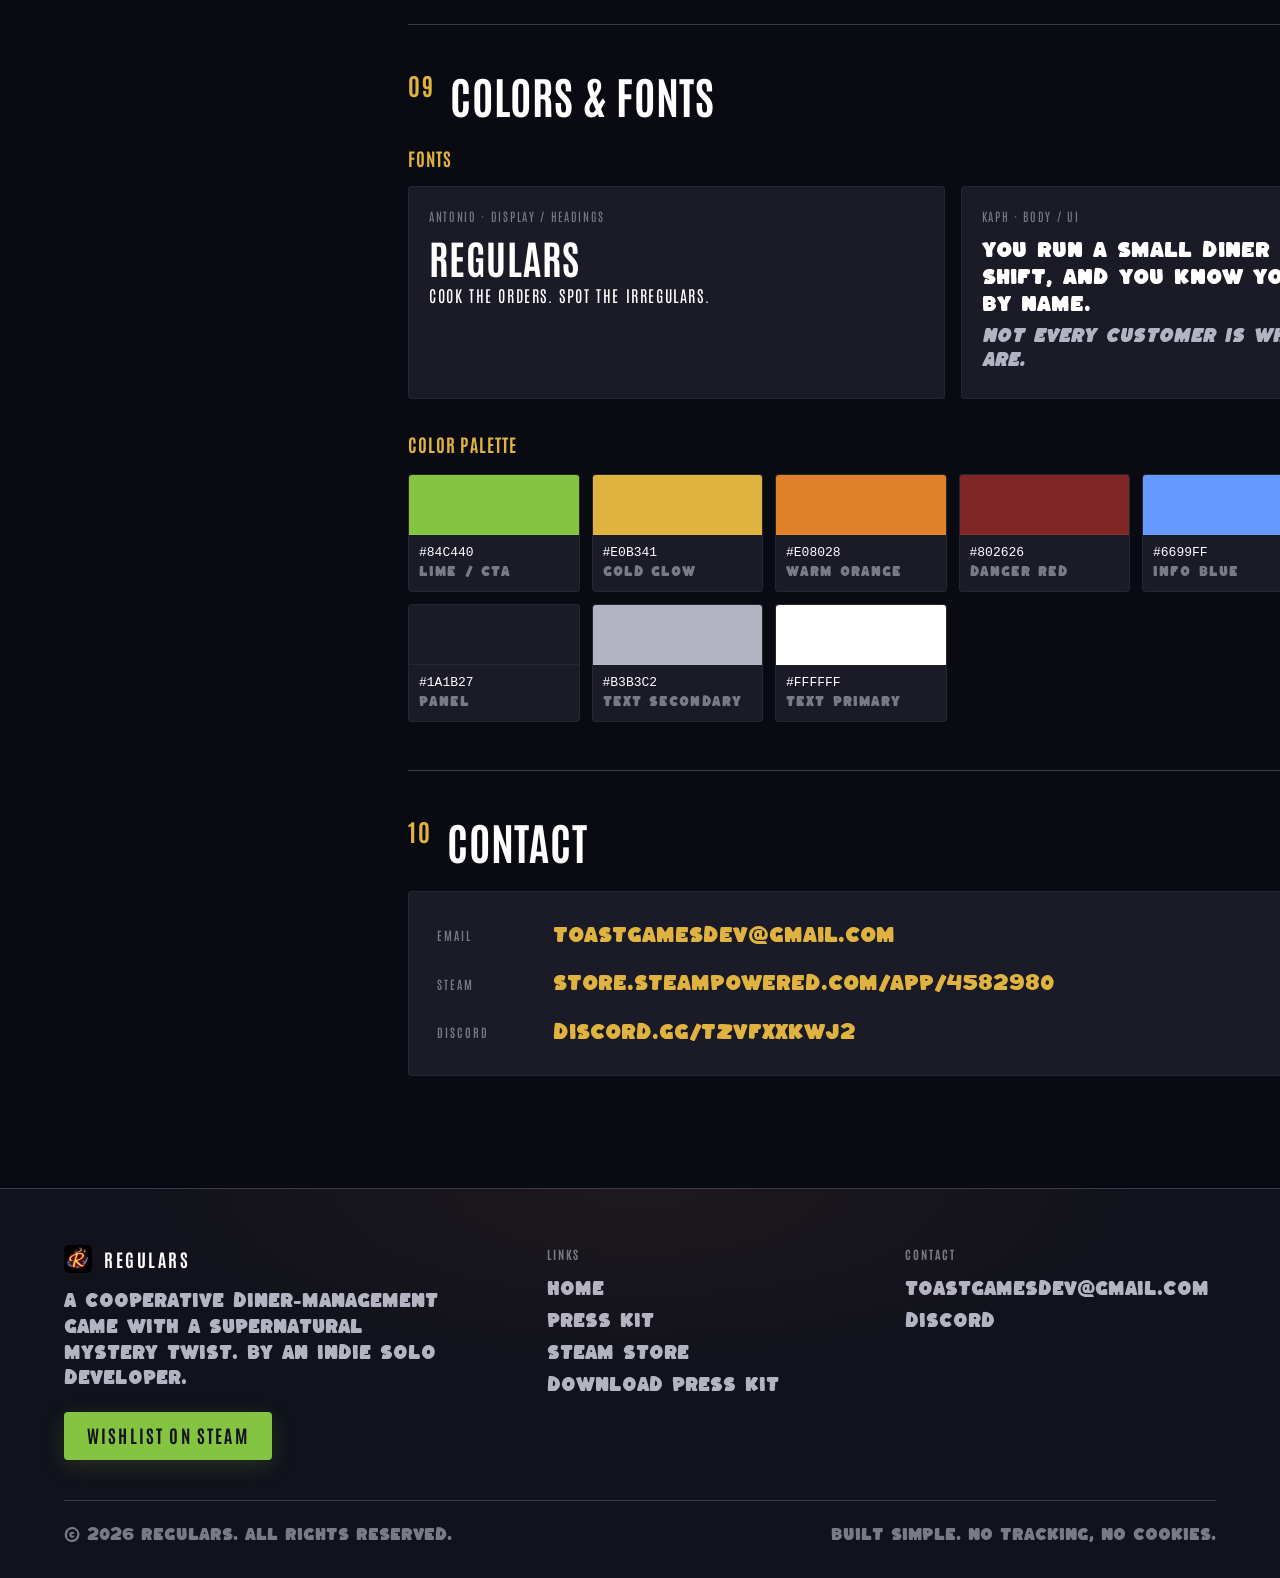
==== commit 5b68c72e: "R brand mark, R in logos, readable Wishlist button Co-Authored-By: Claude Opus 4.7 <noreply@anthropi" ====
--- a/press.html
+++ b/press.html
@@ -37,7 +37,7 @@
   <header class="site-header">
     <div class="container">
       <a class="brand" href="index.html" aria-label="Regulars — home">
-        <span class="brand__mark" aria-hidden="true">R</span>
+        <img class="brand__mark" src="assets/img/regulars-r-mark.png" alt="" aria-hidden="true" width="28" height="28">
         <span>Regulars</span>
       </a>
       <button class="nav-toggle" type="button" data-nav-toggle aria-expanded="false" aria-controls="primary-nav" aria-label="Open menu">
@@ -267,8 +267,8 @@
           <section id="logos" class="press-section">
             <h2><span class="num">07</span>Logos</h2>
             <p style="color: var(--text-secondary); margin-bottom: 24px;">
-              The wordmark is a transparent PNG. Shown below on a checkerboard and on the brand dark
-              background so you can verify transparency at a glance.
+              The wordmark is a transparent PNG (shown on a checkerboard and on the brand dark
+              background). The R mark is a square icon on a dark background.
             </p>
             <div class="logo-swatches">
               <div class="logo-swatch">
@@ -287,6 +287,15 @@
                 <div class="logo-swatch__meta">
                   <span>Wordmark · dark</span>
                   <a class="dl" href="assets/press/regulars-logo-dark.png" download>↓ PNG</a>
+                </div>
+              </div>
+              <div class="logo-swatch">
+                <div class="logo-swatch__chip logo-swatch__chip--dark">
+                  <img src="assets/img/regulars-r-mark.png" alt="Regulars R mark" width="200" height="200" loading="lazy" style="max-width: 120px;">
+                </div>
+                <div class="logo-swatch__meta">
+                  <span>R mark · icon</span>
+                  <a class="dl" href="assets/press/regulars-r-mark.png" download>↓ PNG</a>
                 </div>
               </div>
             </div>
@@ -415,7 +424,7 @@
       <div class="site-footer__grid">
         <div>
           <a class="brand" href="index.html" aria-label="Regulars — home" style="margin-bottom: 16px">
-            <span class="brand__mark" aria-hidden="true">R</span>
+            <img class="brand__mark" src="assets/img/regulars-r-mark.png" alt="" aria-hidden="true" width="28" height="28">
             <span>Regulars</span>
           </a>
           <p class="blurb">
--- a/css/style.css
+++ b/css/style.css
@@ -206,15 +206,9 @@
 .brand__mark {
   width: 28px;
   height: 28px;
-  border-radius: 4px;
-  background: radial-gradient(circle at 50% 50%, var(--accent-glow) 0%, var(--accent-glow-warm) 55%, #1F1F2E 100%);
-  display: grid;
-  place-items: center;
-  color: #fff;
-  font-weight: 900;
-  font-size: 18px;
-  font-family: var(--font-display);
-  text-shadow: 0 0 6px rgba(224,128,40,0.8);
+  border-radius: 5px;
+  object-fit: cover;
+  display: block;
   flex-shrink: 0;
 }
 .nav {
@@ -241,6 +235,10 @@
 }
 .nav__cta {
   margin-left: 8px;
+}
+.nav a.nav__cta,
+.nav a.nav__cta:hover {
+  color: #14151F;
 }
 
 /* ---------- Buttons --------------------------------------------------- */
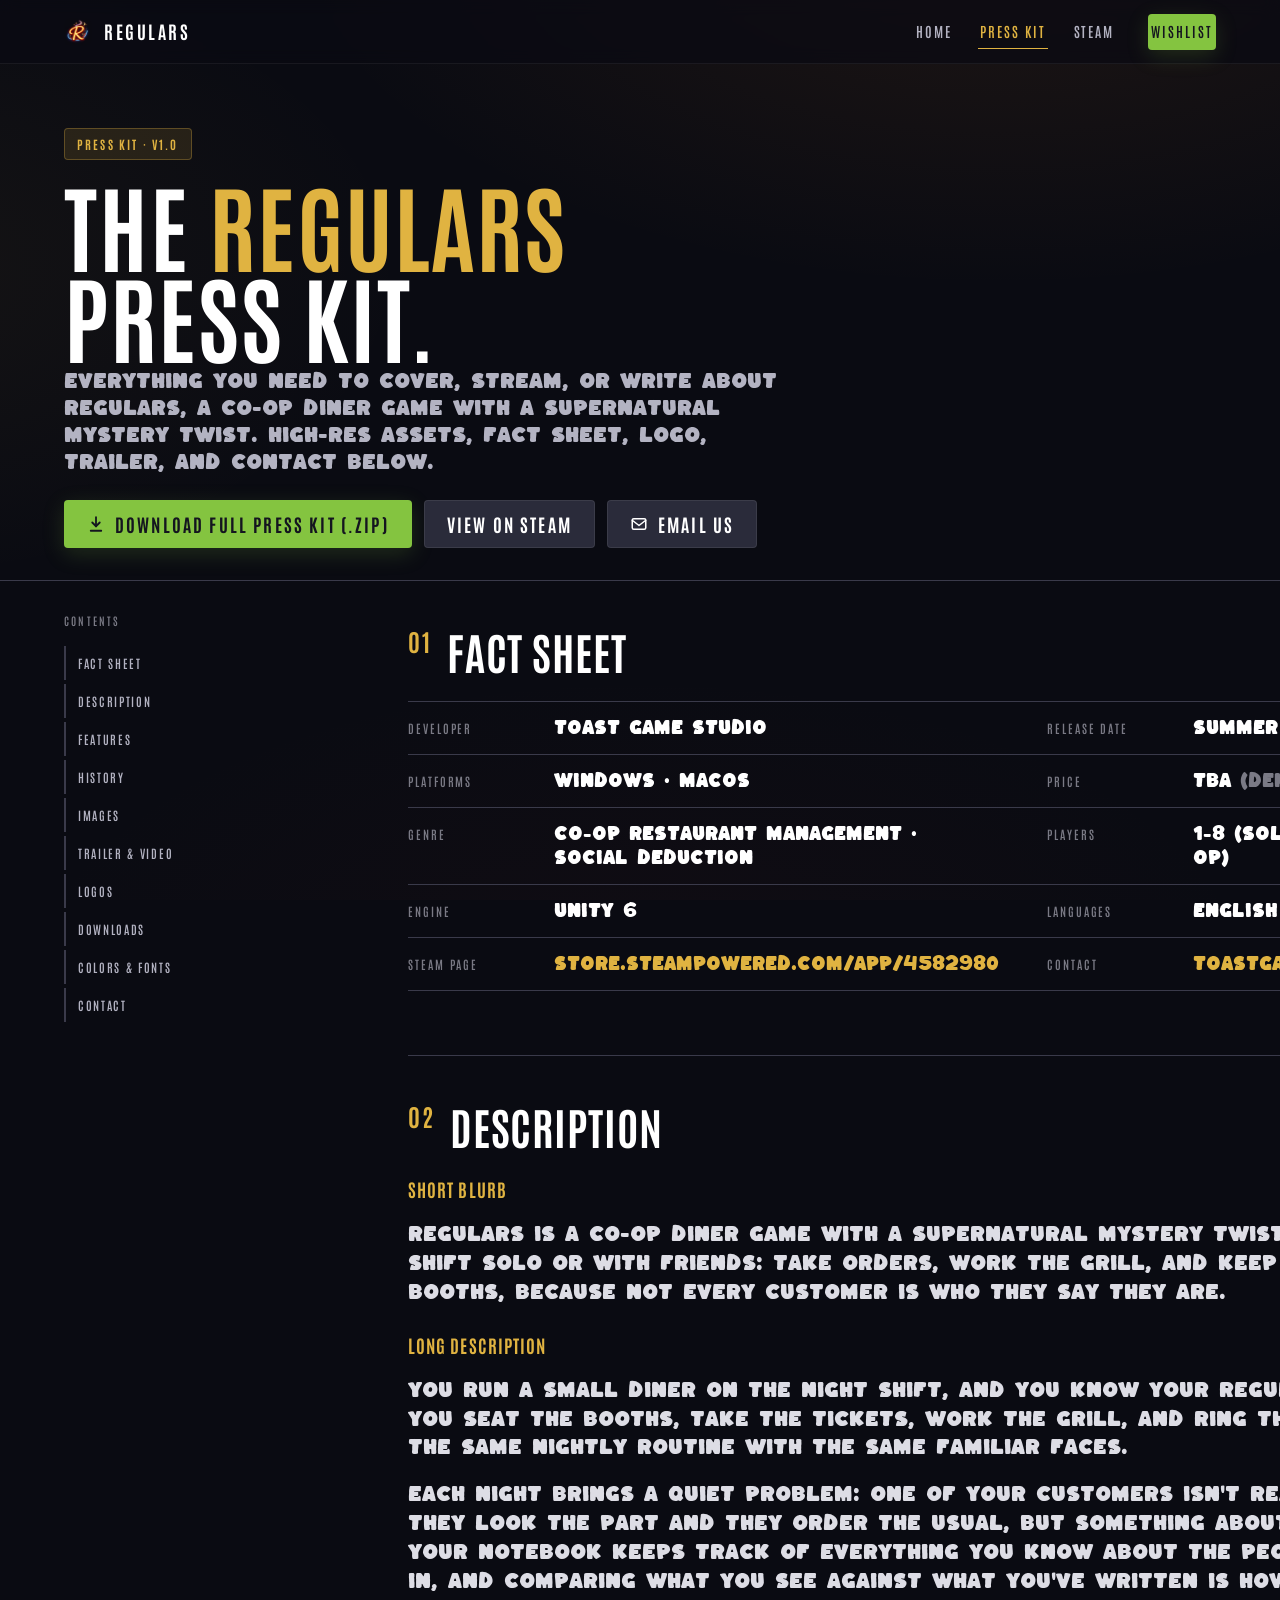
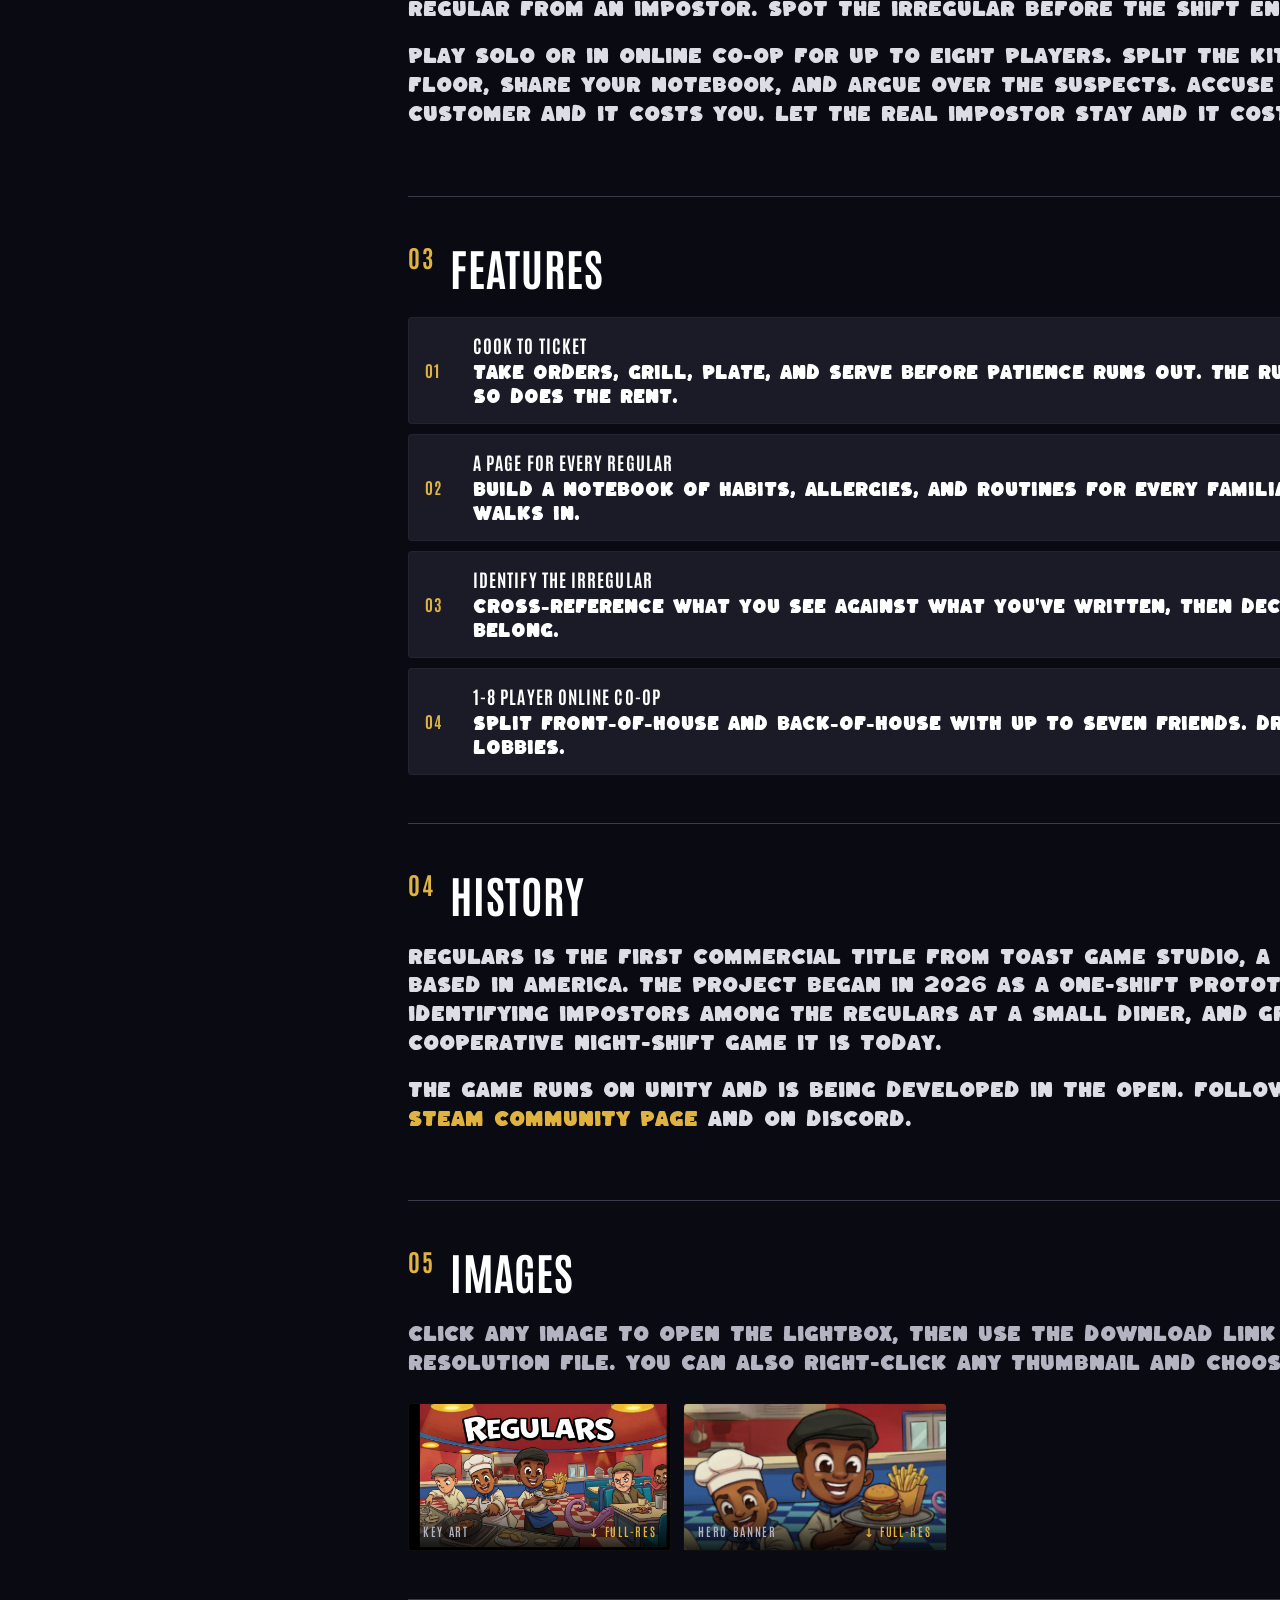
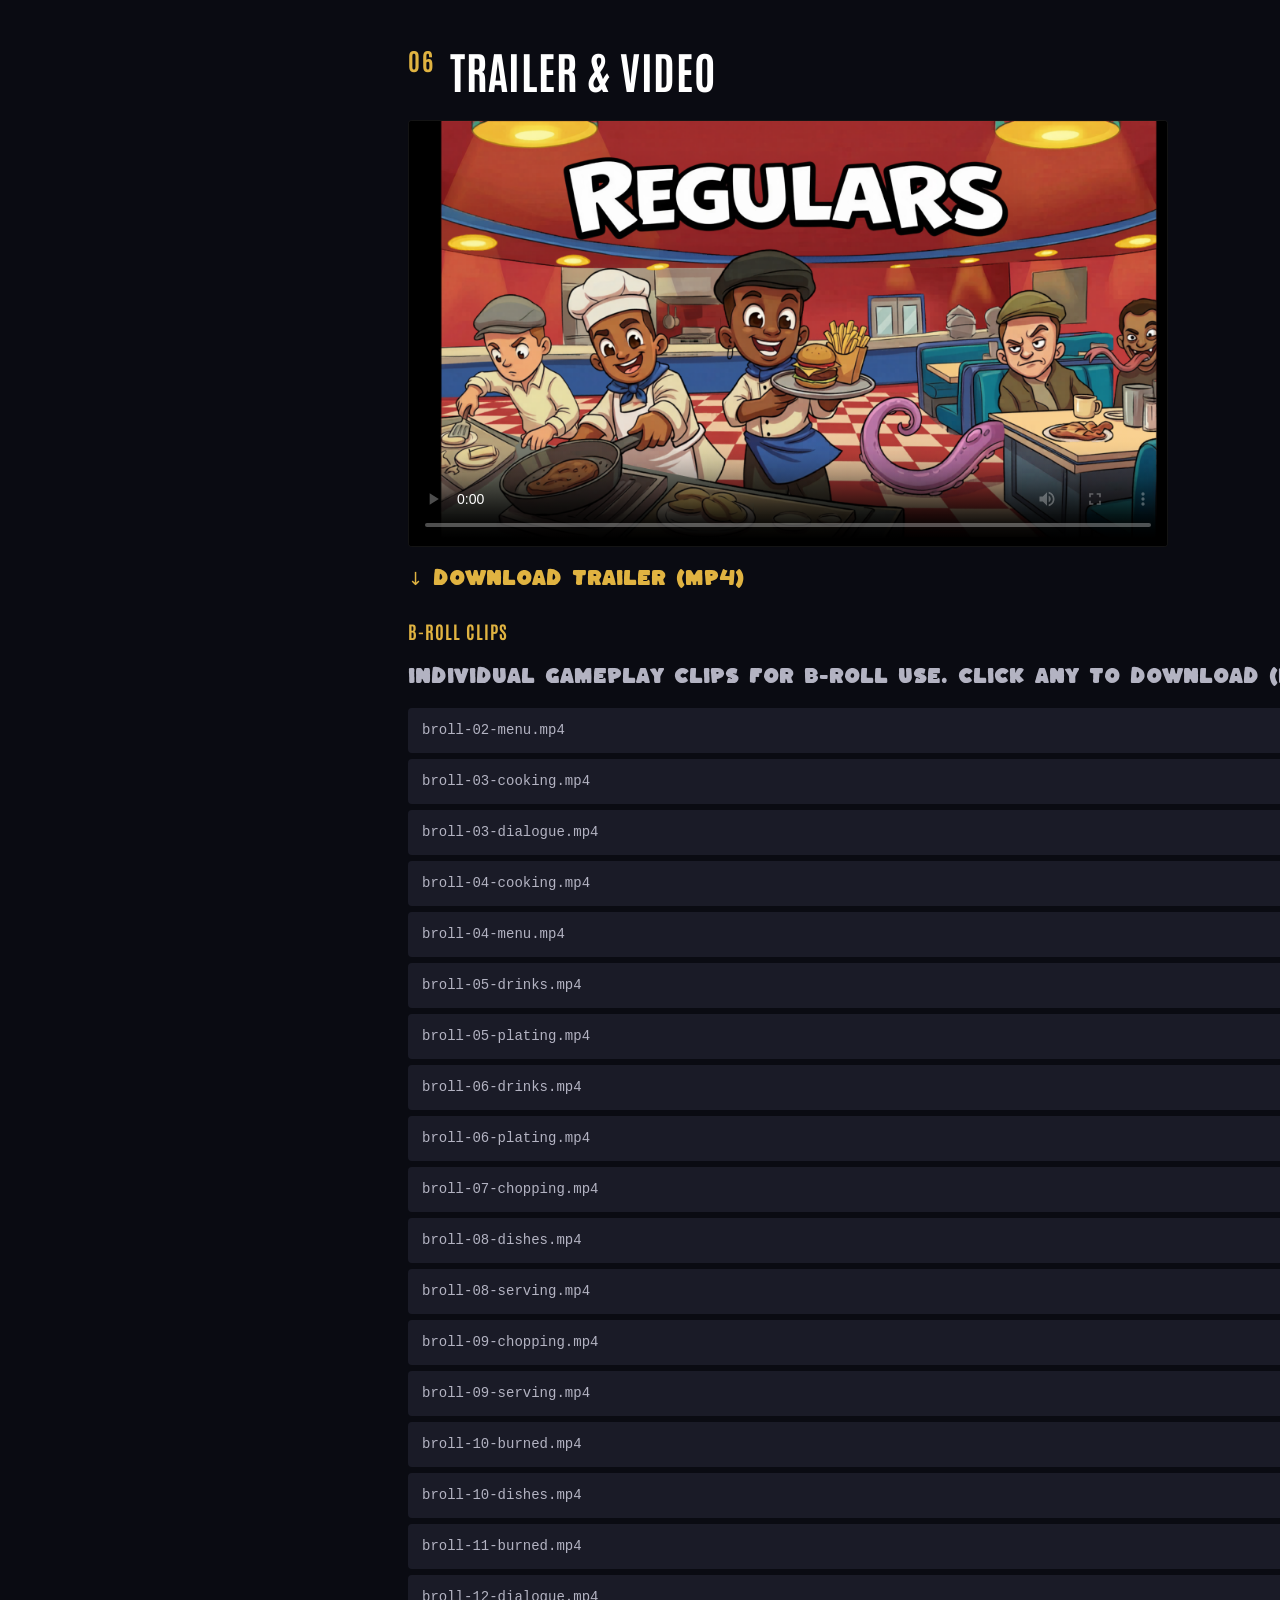
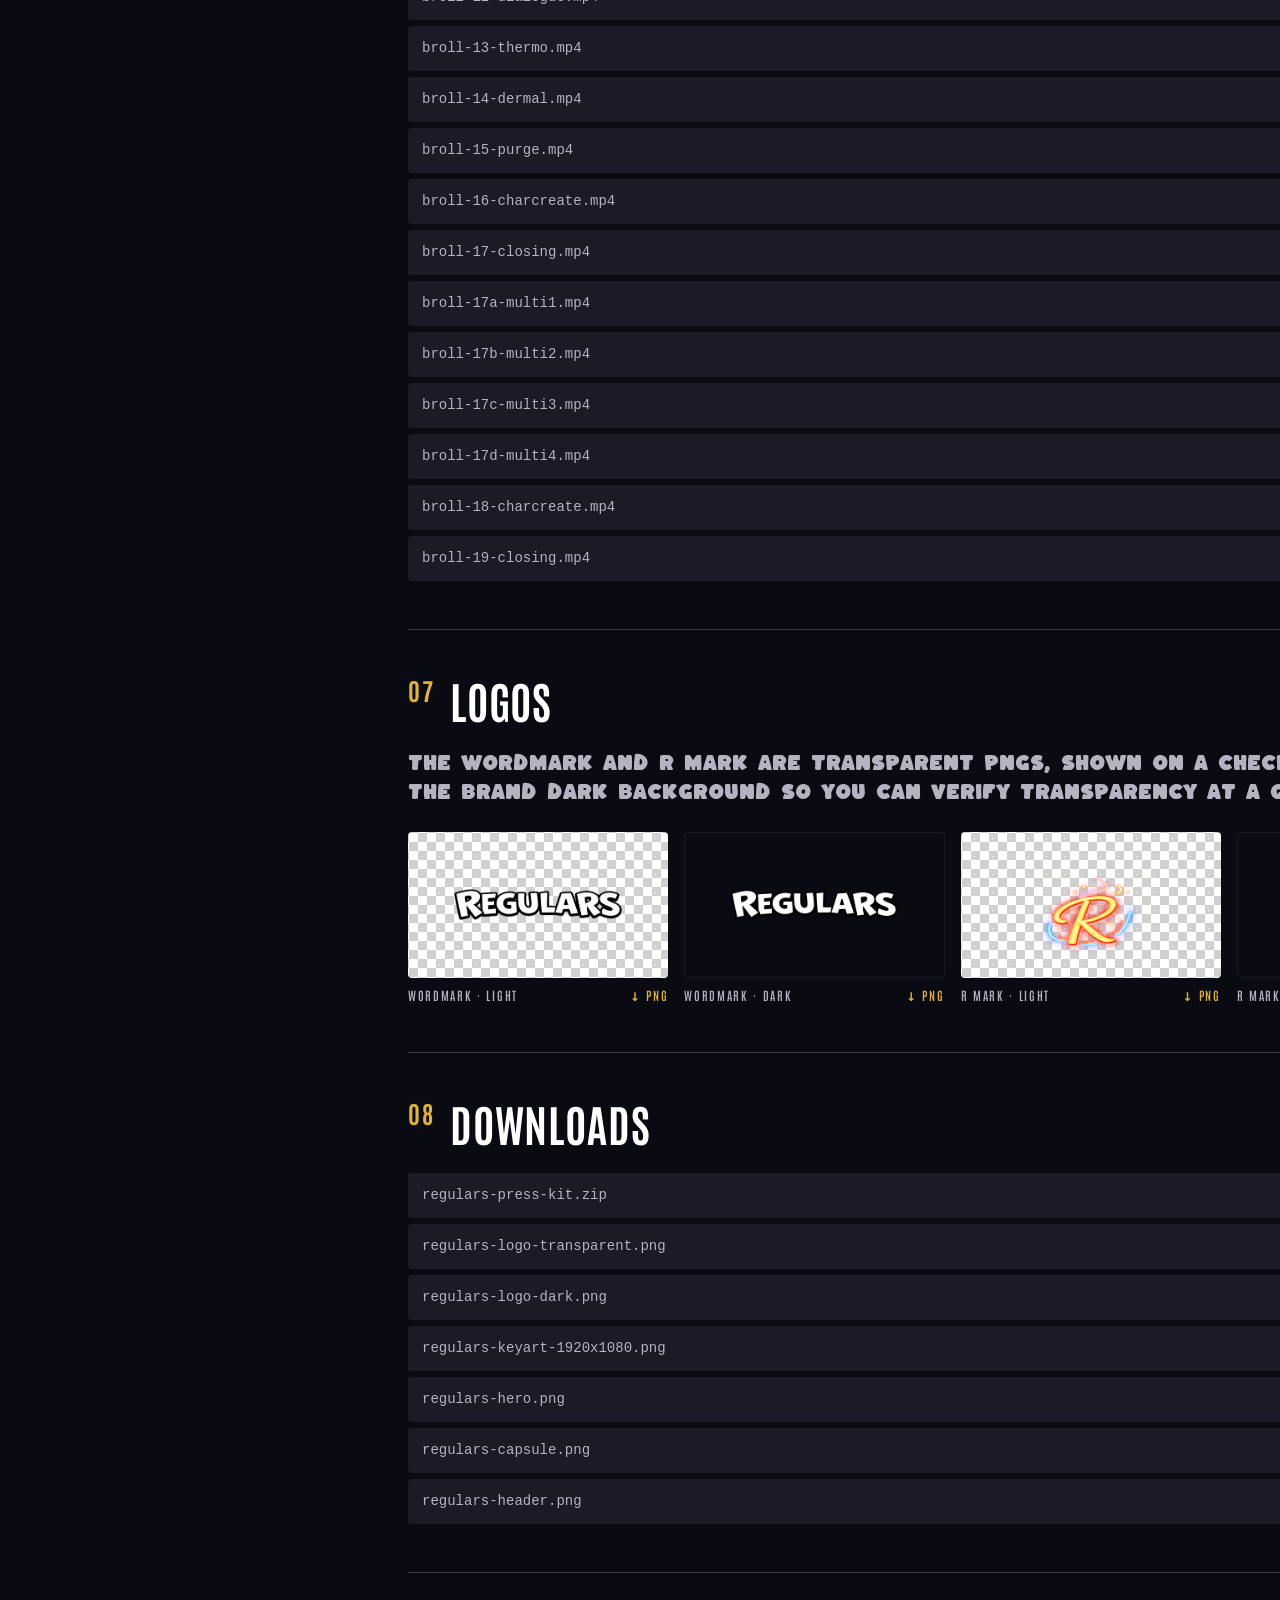
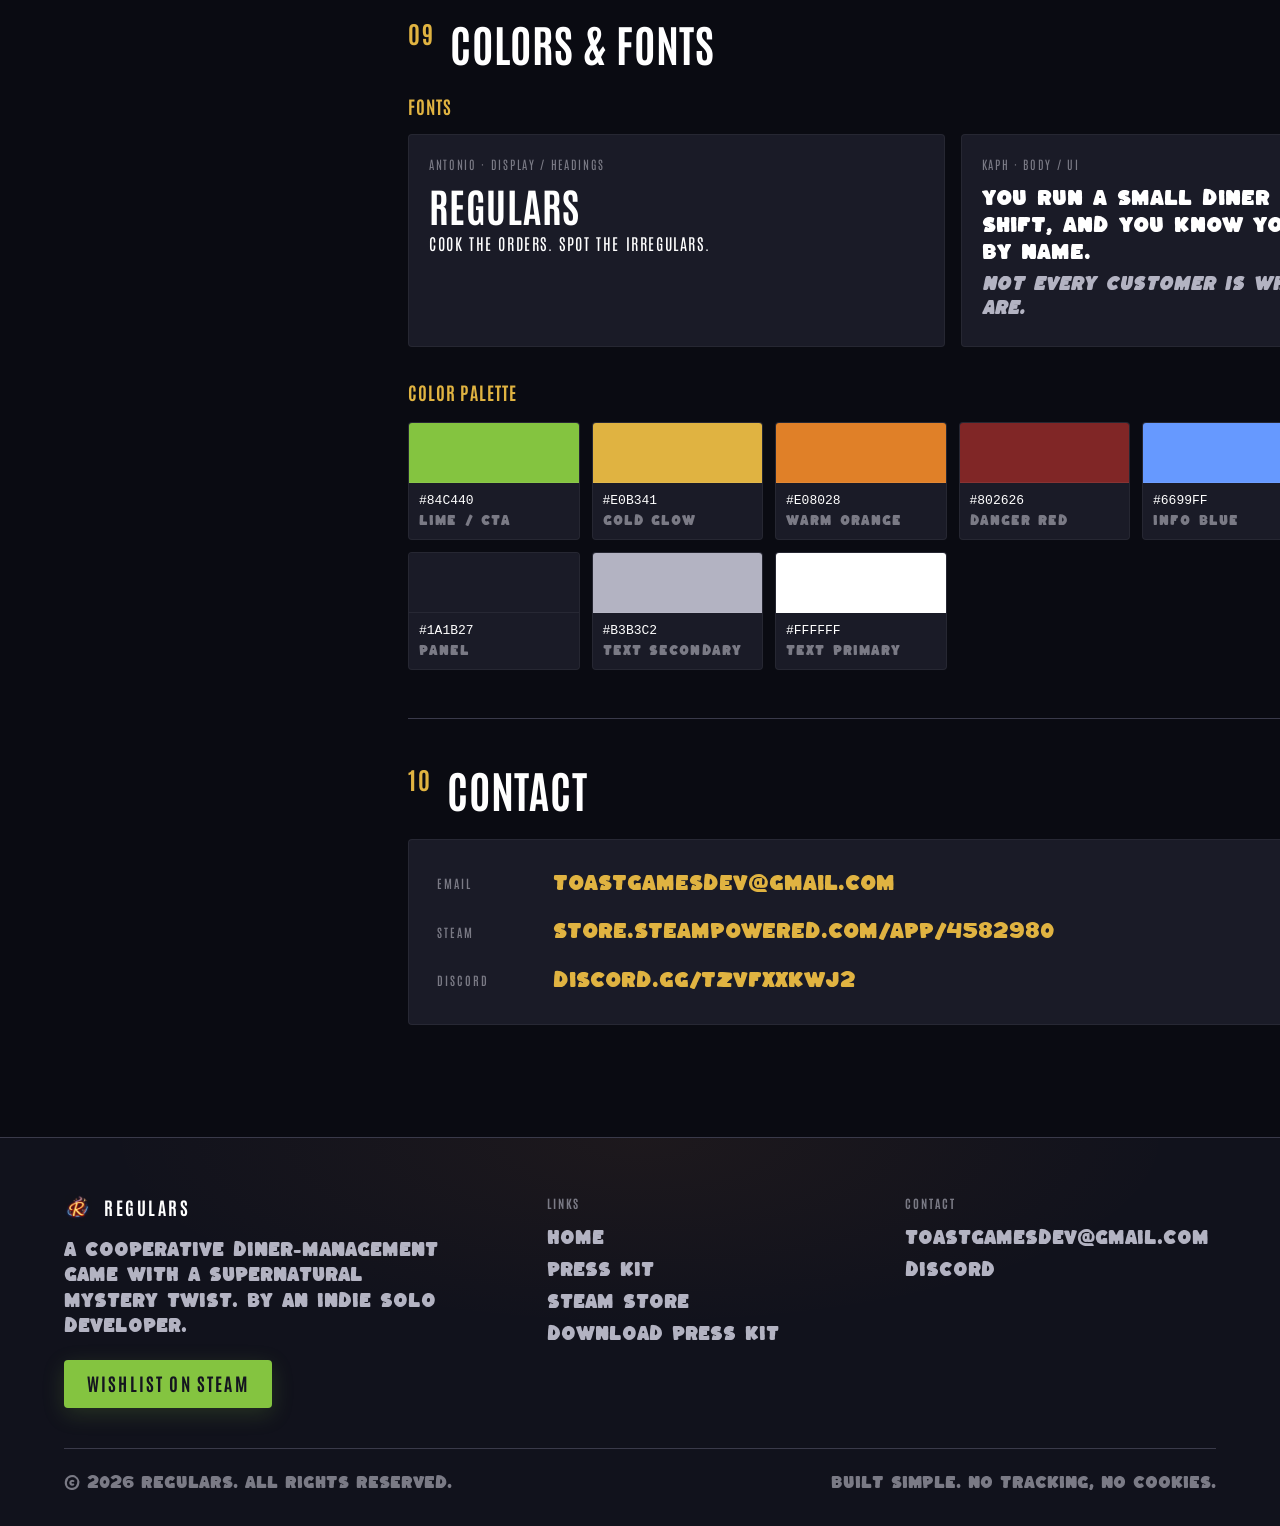
==== commit 03f9d3a8: "Transparent R mark Co-Authored-By: Claude Opus 4.7 <noreply@anthropic.com>" ====
--- a/press.html
+++ b/press.html
@@ -267,8 +267,8 @@
           <section id="logos" class="press-section">
             <h2><span class="num">07</span>Logos</h2>
             <p style="color: var(--text-secondary); margin-bottom: 24px;">
-              The wordmark is a transparent PNG (shown on a checkerboard and on the brand dark
-              background). The R mark is a square icon on a dark background.
+              The wordmark and R mark are transparent PNGs, shown on a checkerboard and on the brand
+              dark background so you can verify transparency at a glance.
             </p>
             <div class="logo-swatches">
               <div class="logo-swatch">
@@ -290,11 +290,20 @@
                 </div>
               </div>
               <div class="logo-swatch">
+                <div class="logo-swatch__chip logo-swatch__chip--check">
+                  <img src="assets/img/regulars-r-mark.png" alt="Regulars R mark on light" width="200" height="200" loading="lazy" style="max-width: 120px;">
+                </div>
+                <div class="logo-swatch__meta">
+                  <span>R mark · light</span>
+                  <a class="dl" href="assets/press/regulars-r-mark.png" download>↓ PNG</a>
+                </div>
+              </div>
+              <div class="logo-swatch">
                 <div class="logo-swatch__chip logo-swatch__chip--dark">
-                  <img src="assets/img/regulars-r-mark.png" alt="Regulars R mark" width="200" height="200" loading="lazy" style="max-width: 120px;">
+                  <img src="assets/img/regulars-r-mark.png" alt="Regulars R mark on dark" width="200" height="200" loading="lazy" style="max-width: 120px;">
                 </div>
                 <div class="logo-swatch__meta">
-                  <span>R mark · icon</span>
+                  <span>R mark · dark</span>
                   <a class="dl" href="assets/press/regulars-r-mark.png" download>↓ PNG</a>
                 </div>
               </div>
